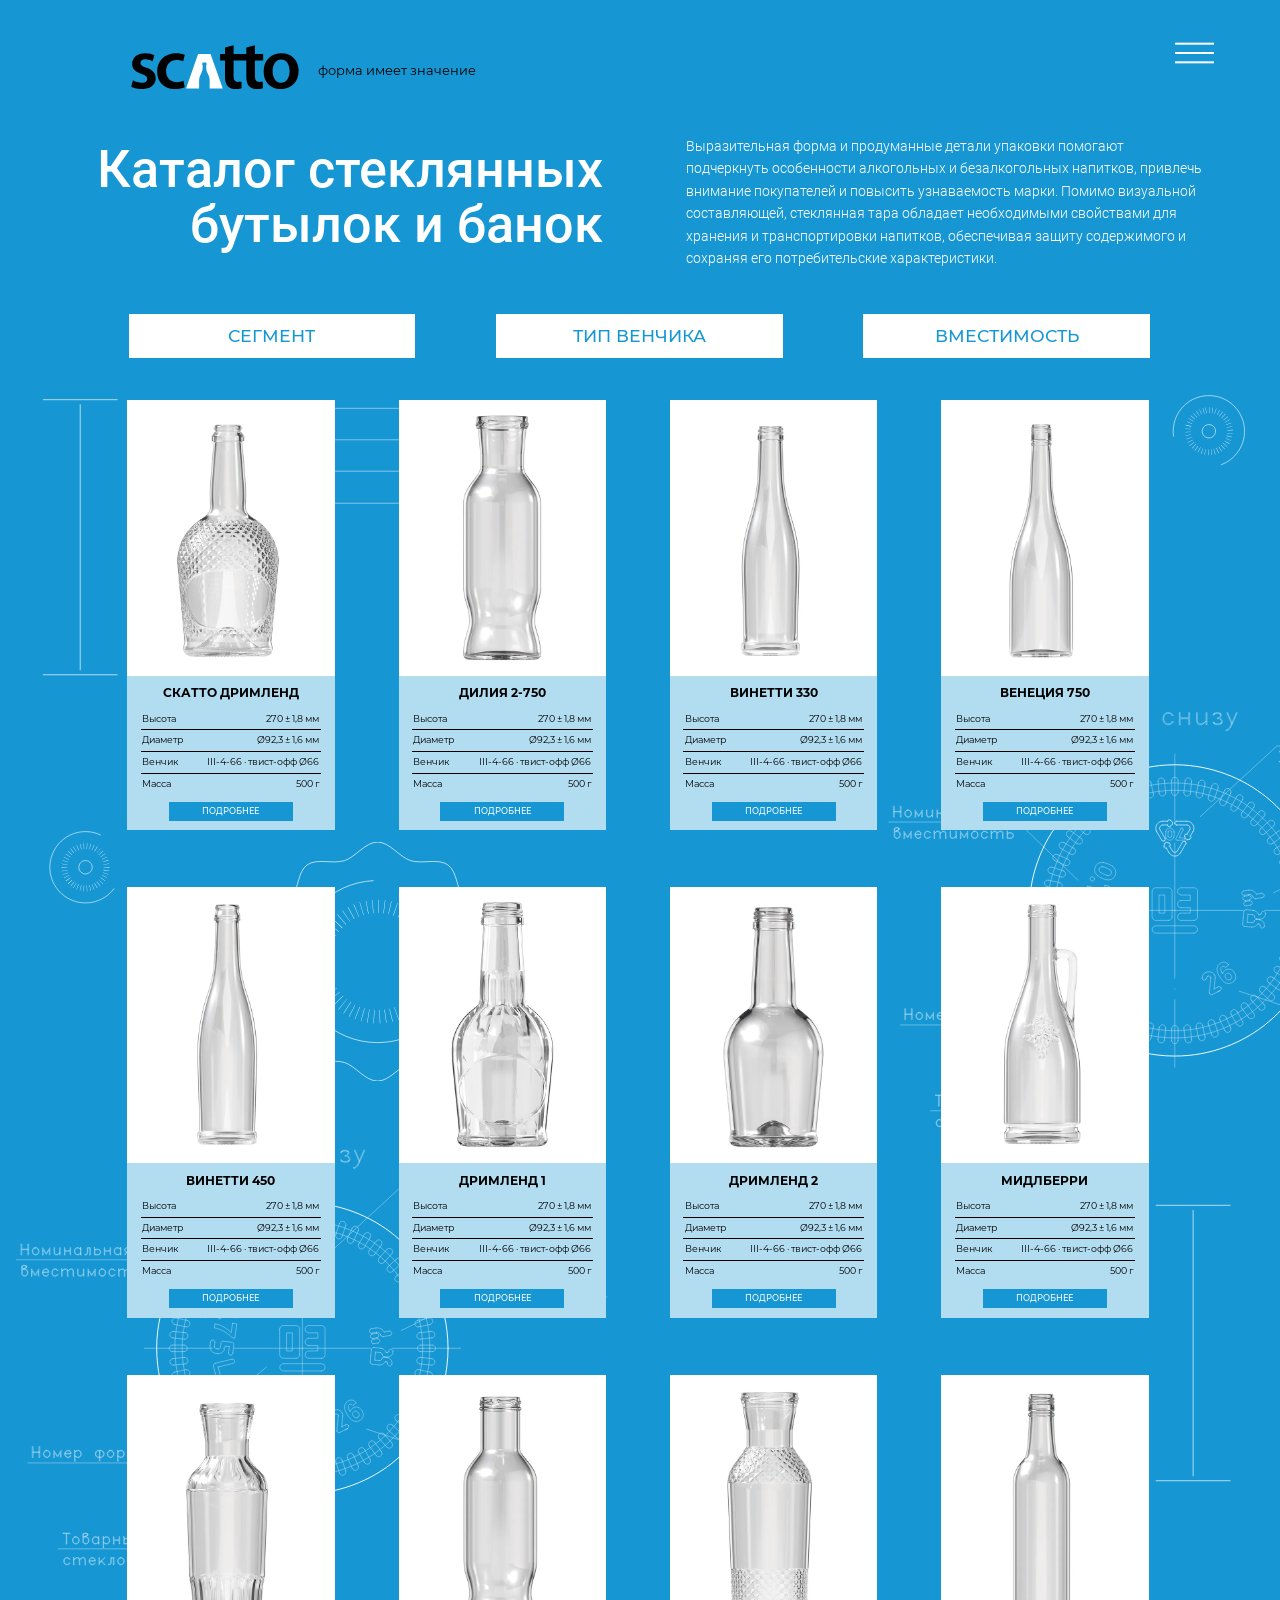
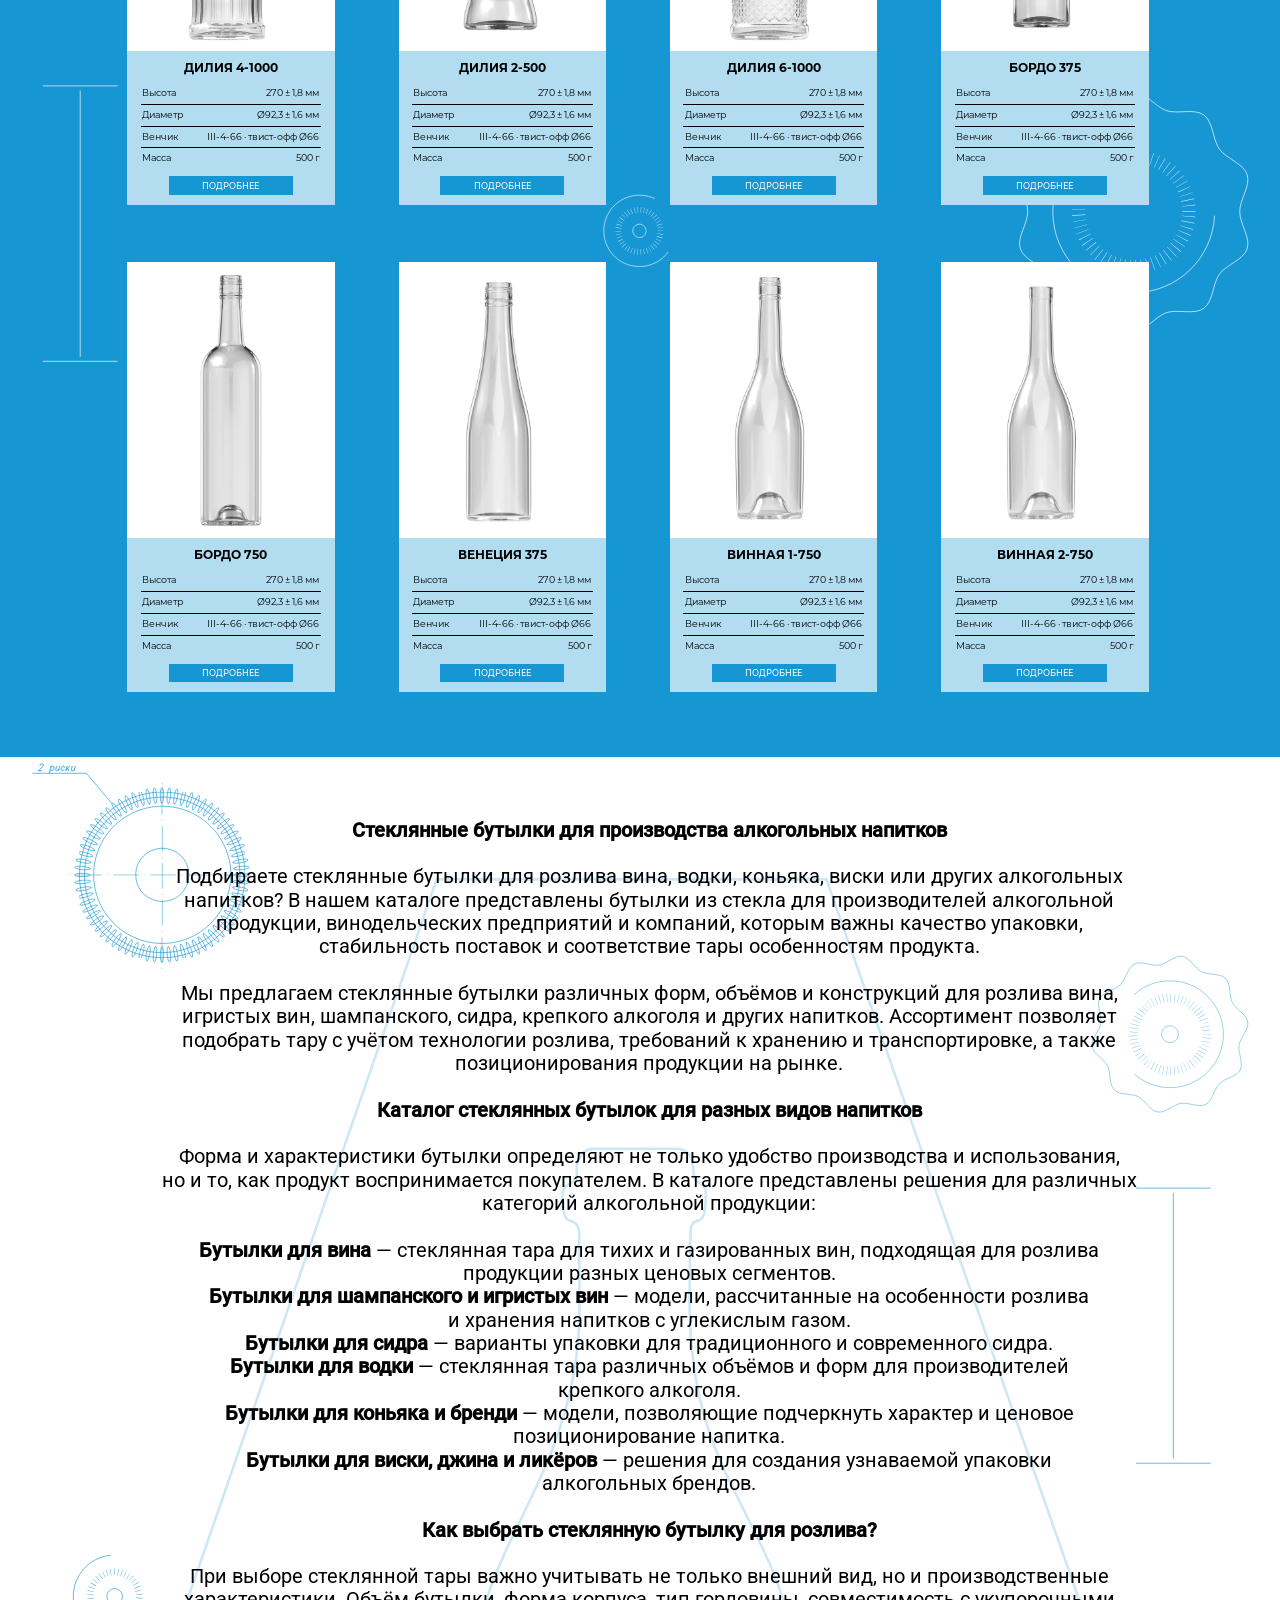
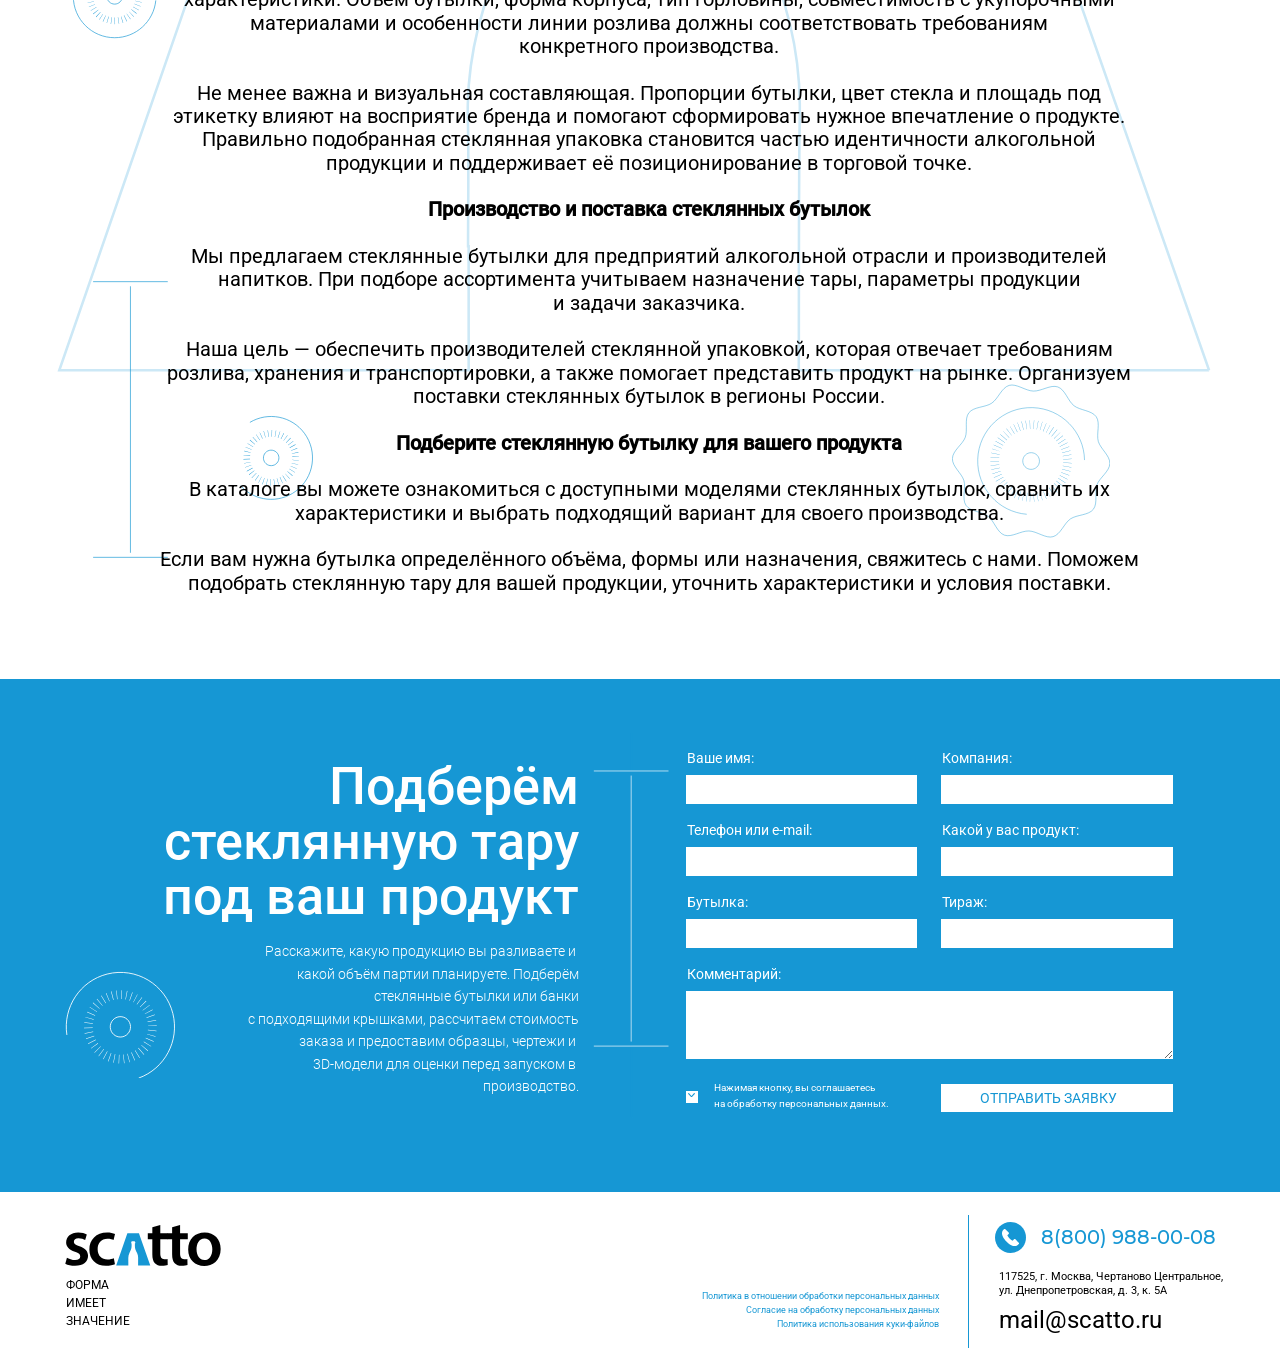
==== catalog.html @ 903e7312 "Кнопки у бутылок ведут в каталог, шапка фиксирована на десктопе, правки для Safari (бургер, вращающи" ====
<!doctype html>
<html lang="ru">
<head>
<meta charset="utf-8">
<meta name="viewport" content="width=device-width, initial-scale=1, viewport-fit=cover">
<title>Каталог стеклянных бутылок и банок | SCATTO</title>
<meta name="description" content="Каталог стеклянных бутылок и банок SCATTO для вина, игристых напитков, крепкого алкоголя и соков. Размеры, масса, венчик, образцы и чертежи по запросу.">
<meta name="theme-color" content="#1697d4">
<meta property="og:type" content="website">
<meta property="og:locale" content="ru_RU">
<meta property="og:site_name" content="SCATTO">
<meta property="og:title" content="Каталог стеклянных бутылок и банок SCATTO">
<meta property="og:description" content="Выберите стеклянную бутылку для вашего напитка: форма, объём, венчик, масса.">
<meta property="og:image" content="assets/img/b-venecia-750-big.webp">
<link rel="icon" href="assets/img/favicon.svg" type="image/svg+xml">
<script>document.documentElement.classList.add("js");try{history.scrollRestoration="manual"}catch(e){}</script>
<link rel="stylesheet" href="styles.css?v=3">
<link rel="stylesheet" href="catalog.css">
<script type="application/ld+json">{"@context": "https://schema.org", "@type": "CollectionPage", "name": "Каталог стеклянных бутылок и банок SCATTO", "mainEntity": {"@type": "ItemList", "itemListElement": [{"@type": "ListItem", "position": 1, "name": "Скатто Дримленд"}, {"@type": "ListItem", "position": 2, "name": "Дилия 2-750"}, {"@type": "ListItem", "position": 3, "name": "Винетти 330"}, {"@type": "ListItem", "position": 4, "name": "Венеция 750"}, {"@type": "ListItem", "position": 5, "name": "Винетти 450"}, {"@type": "ListItem", "position": 6, "name": "Дримленд 1"}, {"@type": "ListItem", "position": 7, "name": "Дримленд 2"}, {"@type": "ListItem", "position": 8, "name": "Мидлберри"}, {"@type": "ListItem", "position": 9, "name": "Дилия 4-1000"}, {"@type": "ListItem", "position": 10, "name": "Дилия 2-500"}, {"@type": "ListItem", "position": 11, "name": "Дилия 6-1000"}, {"@type": "ListItem", "position": 12, "name": "Бордо 375"}, {"@type": "ListItem", "position": 13, "name": "Бордо 750"}, {"@type": "ListItem", "position": 14, "name": "Венеция 375"}, {"@type": "ListItem", "position": 15, "name": "Винная 1-750"}, {"@type": "ListItem", "position": 16, "name": "Винная 2-750"}]}}</script>
</head>
<body class="is-catalog">
<div class="page">
<img class="decor" src="assets/img/cat-decor-1.svg" width="1920" height="1581" alt="" aria-hidden="true" style="top:17.57rem;height:158.12rem">
<img class="decor" src="assets/img/cat-decor-2.svg" width="1920" height="1199" alt="" aria-hidden="true" style="top:174.64rem;height:119.89rem">
<img class="decor" src="assets/img/cat-decor-3.svg" width="1920" height="1818" alt="" aria-hidden="true" style="top:354.13rem;height:181.83rem">
<img class="decor" src="assets/img/cat-decor-4.svg" width="1920" height="421" alt="" aria-hidden="true" style="top:521.9rem;height:42.07rem">
<img class="decor" src="assets/img/cat-decor-5.svg" width="1920" height="585" alt="" aria-hidden="true" style="top:589.54rem;height:58.5rem">
<img class="gauge cgauge" src="assets/img/cat-gauge-1.svg" width="352" height="359" alt="" aria-hidden="true" style="left:39rem;top:126.3rem;width:35.2rem;-webkit-transform-origin:50.03% 50.03%;transform-origin:50.03% 50.03%">
<img class="gauge cgauge" src="assets/img/cat-gauge-2.svg" width="352" height="359" alt="" aria-hidden="true" style="left:152.5rem;top:253.8rem;width:35.2rem;-webkit-transform-origin:49.89% 50.06%;transform-origin:49.89% 50.06%">
<img class="gauge cgauge" src="assets/img/cat-gauge-3.svg" width="249" height="249" alt="" aria-hidden="true" style="left:11.8rem;top:358.8rem;width:24.9rem;-webkit-transform-origin:50.00% 50.00%;transform-origin:50.00% 50.00%">
<img class="gauge cgauge" src="assets/img/cat-gauge-4.svg" width="237" height="237" alt="" aria-hidden="true" style="left:163.7rem;top:383.3rem;width:23.7rem;-webkit-transform-origin:50.00% 50.13%;transform-origin:50.00% 50.13%">
<img class="gauge cgauge" src="assets/img/cat-gauge-5.svg" width="237" height="234" alt="" aria-hidden="true" style="left:142.8rem;top:537.5rem;width:23.7rem;-webkit-transform-origin:50.08% 50.00%;transform-origin:50.08% 50.00%">
<img class="gauge cgauge" src="assets/img/cat-gauge-6.svg" width="176" height="166" alt="" aria-hidden="true" style="left:9.4rem;top:625.1rem;width:17.6rem;-webkit-transform-origin:49.03% 53.92%;transform-origin:49.03% 53.92%">

<header class="hdr" id="top">
  <a class="logo" href="index.html" aria-label="SCATTO, на главную"><img src="assets/img/logo-hero.svg" width="251" height="66" alt="SCATTO"></a>
  <p class="hdr__tag">форма имеет значение</p>
  <button class="burger" type="button" aria-controls="menu" aria-expanded="false" aria-label="Открыть меню"><span></span><span></span><span></span></button>
</header>

<nav class="menu" id="menu" aria-label="Главное меню" hidden>
  <ul class="menu__list">
    <li><a href="index.html#about">О нас</a></li>
    <li><a href="#catalog">Каталог</a></li>
    <li><a href="index.html#delivery">Доставка</a></li>
    <li><a href="index.html#faq">Вопросы</a></li>
    <li><a href="#lead">Подобрать бутылку</a></li>
  </ul>
  <a class="menu__phone" href="tel:88009880008">8(800)&nbsp;988-00-08</a>
  <a class="menu__mail" href="mailto:mail@scatto.ru">mail@scatto.ru</a>
</nav>

<main>
<section class="ct" id="catalog" aria-labelledby="ct-title">
  <h1 class="h2 ct__title" id="ct-title" data-anim="left">Каталог стеклянных <br class="d">бутылок и&nbsp;банок</h1>
  <p class="txt ct__txt" data-anim="right" data-d="150">Выразительная форма и&nbsp;продуманные детали упаковки помогают <br class="d">подчеркнуть особенности алкогольных и&nbsp;безалкогольных напитков, привлечь <br class="d">внимание покупателей и&nbsp;повысить узнаваемость марки. Помимо визуальной <br class="d">составляющей, стеклянная тара обладает необходимыми свойствами для <br class="d">хранения и&nbsp;транспортировки напитков, обеспечивая защиту содержимого и&nbsp;<br class="d">сохраняя его потребительские характеристики.</p>

  <div class="flt" role="group" aria-label="Фильтры каталога">
    <div class="sel" data-f="seg"><button class="sel__b" type="button" aria-haspopup="listbox" aria-expanded="false" data-label="СЕГМЕНТ"><span>СЕГМЕНТ</span></button><ul class="sel__l" role="listbox" hidden><li role="option" data-v="">ВСЕ СЕГМЕНТЫ</li><li role="option" data-v="strong">КРЕПКИЙ АЛКОГОЛЬ</li><li role="option" data-v="juice">СОКИ</li><li role="option" data-v="sparkling">ИГРИСТЫЕ НАПИТКИ</li><li role="option" data-v="champagne">ШАМПАНСКОЕ</li><li role="option" data-v="wine">ТИХИЕ ВИНА</li></ul></div>
    <div class="sel" data-f="neck"><button class="sel__b" type="button" aria-haspopup="listbox" aria-expanded="false" data-label="ТИП ВЕНЧИКА"><span>ТИП ВЕНЧИКА</span></button><ul class="sel__l" role="listbox" hidden><li role="option" data-v="">ВСЕ ТИПЫ</li><li role="option" data-v="t66">III-4-66 · ТВИСТ-ОФФ</li></ul></div>
    <div class="sel" data-f="vol"><button class="sel__b" type="button" aria-haspopup="listbox" aria-expanded="false" data-label="ВМЕСТИМОСТЬ"><span>ВМЕСТИМОСТЬ</span></button><ul class="sel__l" role="listbox" hidden><li role="option" data-v="">ЛЮБАЯ</li><li role="option" data-v="330">330 мл</li><li role="option" data-v="375">375 мл</li><li role="option" data-v="450">450 мл</li><li role="option" data-v="500">500 мл</li><li role="option" data-v="750">750 мл</li><li role="option" data-v="1000">1000 мл</li></ul></div>
  </div>

  <ul class="cg" id="cg">
    <li class="card" data-anim="up" data-d="0" data-seg="strong" data-vol="750" data-neck="t66"
        data-name="СКАТТО ДРИМЛЕНД" data-img="assets/img/b-scatto-dreamland-big.webp" data-vol-t="750 мл" data-h="270 ± 1,8 мм" data-d-t="Ø92,3 ± 1,6 мм" data-neck-t="III-4-66 · твист-офф Ø66" data-m="500 г" data-color="бесцветный" data-desc="Стеклянная бутылка Скатто Дримленд предназначена для розлива напитков в серийном производстве. Подробные характеристики и чертёж пришлём по запросу.">
      <img class="card__img" src="assets/img/b-scatto-dreamland.webp" width="620" height="827" alt="Стеклянная бутылка СКАТТО Дримленд с рельефным ромбовидным узором" loading="lazy">
      <div class="card__body">
        <h3 class="card__title">СКАТТО ДРИМЛЕНД</h3>
        <dl class="card__spec"><div><dt>Высота</dt><dd>270&nbsp;±&nbsp;1,8&nbsp;мм</dd></div><div><dt>Диаметр</dt><dd>Ø92,3&nbsp;±&nbsp;1,6&nbsp;мм</dd></div><div><dt>Венчик</dt><dd>III-4-66&nbsp;·&nbsp;твист-офф&nbsp;Ø66</dd></div><div><dt>Масса</dt><dd>500&nbsp;г</dd></div></dl>
        <button class="btn btn--sm card__more" type="button" aria-haspopup="dialog">Подробнее</button>
      </div>
    </li>
    <li class="card" data-anim="up" data-d="110" data-seg="juice" data-vol="750" data-neck="t66"
        data-name="ДИЛИЯ 2-750" data-img="assets/img/b-diliya-2-750-big.webp" data-vol-t="750 мл" data-h="270 ± 1,8 мм" data-d-t="Ø92,3 ± 1,6 мм" data-neck-t="III-4-66 · твист-офф Ø66" data-m="500 г" data-color="бесцветный" data-desc="Стеклянная бутылка Дилия 2-750 предназначена для розлива напитков в серийном производстве. Подробные характеристики и чертёж пришлём по запросу.">
      <img class="card__img" src="assets/img/b-diliya-2-750.webp" width="620" height="827" alt="Стеклянная бутылка Дилия 2 на 750 мл" loading="lazy">
      <div class="card__body">
        <h3 class="card__title">ДИЛИЯ 2-750</h3>
        <dl class="card__spec"><div><dt>Высота</dt><dd>270&nbsp;±&nbsp;1,8&nbsp;мм</dd></div><div><dt>Диаметр</dt><dd>Ø92,3&nbsp;±&nbsp;1,6&nbsp;мм</dd></div><div><dt>Венчик</dt><dd>III-4-66&nbsp;·&nbsp;твист-офф&nbsp;Ø66</dd></div><div><dt>Масса</dt><dd>500&nbsp;г</dd></div></dl>
        <button class="btn btn--sm card__more" type="button" aria-haspopup="dialog">Подробнее</button>
      </div>
    </li>
    <li class="card" data-anim="up" data-d="220" data-seg="wine" data-vol="330" data-neck="t66"
        data-name="ВИНЕТТИ 330" data-img="assets/img/b-vinetti-330-big.webp" data-vol-t="330 мл" data-h="270 ± 1,8 мм" data-d-t="Ø92,3 ± 1,6 мм" data-neck-t="III-4-66 · твист-офф Ø66" data-m="500 г" data-color="бесцветный" data-desc="Стеклянная бутылка Винетти 330 предназначена для розлива напитков в серийном производстве. Подробные характеристики и чертёж пришлём по запросу.">
      <img class="card__img" src="assets/img/b-vinetti-330.webp" width="620" height="827" alt="Стеклянная бутылка Винетти 330 мл" loading="lazy">
      <div class="card__body">
        <h3 class="card__title">ВИНЕТТИ 330</h3>
        <dl class="card__spec"><div><dt>Высота</dt><dd>270&nbsp;±&nbsp;1,8&nbsp;мм</dd></div><div><dt>Диаметр</dt><dd>Ø92,3&nbsp;±&nbsp;1,6&nbsp;мм</dd></div><div><dt>Венчик</dt><dd>III-4-66&nbsp;·&nbsp;твист-офф&nbsp;Ø66</dd></div><div><dt>Масса</dt><dd>500&nbsp;г</dd></div></dl>
        <button class="btn btn--sm card__more" type="button" aria-haspopup="dialog">Подробнее</button>
      </div>
    </li>
    <li class="card" data-anim="up" data-d="330" data-seg="sparkling" data-vol="750" data-neck="t66"
        data-name="ВЕНЕЦИЯ 750" data-img="assets/img/b-venecia-750-big.webp" data-vol-t="750 мл" data-h="313 ± 1,8 мм" data-d-t="Ø84 ± 1,5 мм" data-neck-t="III-4-66 · твист-офф Ø66" data-m="483 г" data-color="бесцветный" data-desc="Стеклянная бутылка ВЕНЕЦИЯ объёмом 750 мл предназначена для розлива тихих и игристых вин, газированных винных напитков, сидра и другой продукции. Универсальный формат позволяет использовать бутылку для розлива алкогольных напитков различных категорий. VINETTI подходит винодельням и производителям сидра, которым требуется стеклянная тара объёмом 750 мл для серийного выпуска продукции.">
      <img class="card__img" src="assets/img/b-venecia-750.webp" width="620" height="827" alt="Стеклянная бутылка Венеция 750 мл" loading="lazy">
      <div class="card__body">
        <h3 class="card__title">ВЕНЕЦИЯ 750</h3>
        <dl class="card__spec"><div><dt>Высота</dt><dd>270&nbsp;±&nbsp;1,8&nbsp;мм</dd></div><div><dt>Диаметр</dt><dd>Ø92,3&nbsp;±&nbsp;1,6&nbsp;мм</dd></div><div><dt>Венчик</dt><dd>III-4-66&nbsp;·&nbsp;твист-офф&nbsp;Ø66</dd></div><div><dt>Масса</dt><dd>500&nbsp;г</dd></div></dl>
        <button class="btn btn--sm card__more" type="button" aria-haspopup="dialog">Подробнее</button>
      </div>
    </li>
    <li class="card" data-anim="up" data-d="0" data-seg="wine" data-vol="450" data-neck="t66"
        data-name="ВИНЕТТИ 450" data-img="assets/img/b-vinetti-450-big.webp" data-vol-t="450 мл" data-h="270 ± 1,8 мм" data-d-t="Ø92,3 ± 1,6 мм" data-neck-t="III-4-66 · твист-офф Ø66" data-m="500 г" data-color="бесцветный" data-desc="Стеклянная бутылка Винетти 450 предназначена для розлива напитков в серийном производстве. Подробные характеристики и чертёж пришлём по запросу.">
      <img class="card__img" src="assets/img/b-vinetti-450.webp" width="620" height="827" alt="Стеклянная бутылка Винетти 450 мл" loading="lazy">
      <div class="card__body">
        <h3 class="card__title">ВИНЕТТИ 450</h3>
        <dl class="card__spec"><div><dt>Высота</dt><dd>270&nbsp;±&nbsp;1,8&nbsp;мм</dd></div><div><dt>Диаметр</dt><dd>Ø92,3&nbsp;±&nbsp;1,6&nbsp;мм</dd></div><div><dt>Венчик</dt><dd>III-4-66&nbsp;·&nbsp;твист-офф&nbsp;Ø66</dd></div><div><dt>Масса</dt><dd>500&nbsp;г</dd></div></dl>
        <button class="btn btn--sm card__more" type="button" aria-haspopup="dialog">Подробнее</button>
      </div>
    </li>
    <li class="card" data-anim="up" data-d="110" data-seg="strong" data-vol="500" data-neck="t66"
        data-name="ДРИМЛЕНД 1" data-img="assets/img/b-dreamland-1-big.webp" data-vol-t="500 мл" data-h="270 ± 1,8 мм" data-d-t="Ø92,3 ± 1,6 мм" data-neck-t="III-4-66 · твист-офф Ø66" data-m="500 г" data-color="бесцветный" data-desc="Стеклянная бутылка Дримленд 1 предназначена для розлива напитков в серийном производстве. Подробные характеристики и чертёж пришлём по запросу.">
      <img class="card__img" src="assets/img/b-dreamland-1.webp" width="620" height="827" alt="Стеклянная бутылка Дримленд 1" loading="lazy">
      <div class="card__body">
        <h3 class="card__title">ДРИМЛЕНД 1</h3>
        <dl class="card__spec"><div><dt>Высота</dt><dd>270&nbsp;±&nbsp;1,8&nbsp;мм</dd></div><div><dt>Диаметр</dt><dd>Ø92,3&nbsp;±&nbsp;1,6&nbsp;мм</dd></div><div><dt>Венчик</dt><dd>III-4-66&nbsp;·&nbsp;твист-офф&nbsp;Ø66</dd></div><div><dt>Масса</dt><dd>500&nbsp;г</dd></div></dl>
        <button class="btn btn--sm card__more" type="button" aria-haspopup="dialog">Подробнее</button>
      </div>
    </li>
    <li class="card" data-anim="up" data-d="220" data-seg="strong" data-vol="500" data-neck="t66"
        data-name="ДРИМЛЕНД 2" data-img="assets/img/b-dreamland-2-big.webp" data-vol-t="500 мл" data-h="270 ± 1,8 мм" data-d-t="Ø92,3 ± 1,6 мм" data-neck-t="III-4-66 · твист-офф Ø66" data-m="500 г" data-color="бесцветный" data-desc="Стеклянная бутылка Дримленд 2 предназначена для розлива напитков в серийном производстве. Подробные характеристики и чертёж пришлём по запросу.">
      <img class="card__img" src="assets/img/b-dreamland-2.webp" width="620" height="827" alt="Стеклянная бутылка Дримленд 2" loading="lazy">
      <div class="card__body">
        <h3 class="card__title">ДРИМЛЕНД 2</h3>
        <dl class="card__spec"><div><dt>Высота</dt><dd>270&nbsp;±&nbsp;1,8&nbsp;мм</dd></div><div><dt>Диаметр</dt><dd>Ø92,3&nbsp;±&nbsp;1,6&nbsp;мм</dd></div><div><dt>Венчик</dt><dd>III-4-66&nbsp;·&nbsp;твист-офф&nbsp;Ø66</dd></div><div><dt>Масса</dt><dd>500&nbsp;г</dd></div></dl>
        <button class="btn btn--sm card__more" type="button" aria-haspopup="dialog">Подробнее</button>
      </div>
    </li>
    <li class="card" data-anim="up" data-d="330" data-seg="juice" data-vol="500" data-neck="t66"
        data-name="МИДЛБЕРРИ" data-img="assets/img/b-midlberry-big.webp" data-vol-t="500 мл" data-h="270 ± 1,8 мм" data-d-t="Ø92,3 ± 1,6 мм" data-neck-t="III-4-66 · твист-офф Ø66" data-m="500 г" data-color="бесцветный" data-desc="Стеклянная бутылка Мидлберри предназначена для розлива напитков в серийном производстве. Подробные характеристики и чертёж пришлём по запросу.">
      <img class="card__img" src="assets/img/b-midlberry.webp" width="620" height="827" alt="Стеклянная бутылка Мидлберри с ручкой" loading="lazy">
      <div class="card__body">
        <h3 class="card__title">МИДЛБЕРРИ</h3>
        <dl class="card__spec"><div><dt>Высота</dt><dd>270&nbsp;±&nbsp;1,8&nbsp;мм</dd></div><div><dt>Диаметр</dt><dd>Ø92,3&nbsp;±&nbsp;1,6&nbsp;мм</dd></div><div><dt>Венчик</dt><dd>III-4-66&nbsp;·&nbsp;твист-офф&nbsp;Ø66</dd></div><div><dt>Масса</dt><dd>500&nbsp;г</dd></div></dl>
        <button class="btn btn--sm card__more" type="button" aria-haspopup="dialog">Подробнее</button>
      </div>
    </li>
    <li class="card" data-anim="up" data-d="0" data-seg="juice" data-vol="1000" data-neck="t66"
        data-name="ДИЛИЯ 4-1000" data-img="assets/img/b-diliya-4-1000-big.webp" data-vol-t="1000 мл" data-h="270 ± 1,8 мм" data-d-t="Ø92,3 ± 1,6 мм" data-neck-t="III-4-66 · твист-офф Ø66" data-m="500 г" data-color="бесцветный" data-desc="Стеклянная бутылка Дилия 4-1000 предназначена для розлива напитков в серийном производстве. Подробные характеристики и чертёж пришлём по запросу.">
      <img class="card__img" src="assets/img/b-diliya-4-1000.webp" width="620" height="827" alt="Стеклянная бутылка Дилия 4 на 1000 мл с рёбрами" loading="lazy">
      <div class="card__body">
        <h3 class="card__title">ДИЛИЯ 4-1000</h3>
        <dl class="card__spec"><div><dt>Высота</dt><dd>270&nbsp;±&nbsp;1,8&nbsp;мм</dd></div><div><dt>Диаметр</dt><dd>Ø92,3&nbsp;±&nbsp;1,6&nbsp;мм</dd></div><div><dt>Венчик</dt><dd>III-4-66&nbsp;·&nbsp;твист-офф&nbsp;Ø66</dd></div><div><dt>Масса</dt><dd>500&nbsp;г</dd></div></dl>
        <button class="btn btn--sm card__more" type="button" aria-haspopup="dialog">Подробнее</button>
      </div>
    </li>
    <li class="card" data-anim="up" data-d="110" data-seg="juice" data-vol="500" data-neck="t66"
        data-name="ДИЛИЯ 2-500" data-img="assets/img/b-diliya-2-500-big.webp" data-vol-t="500 мл" data-h="270 ± 1,8 мм" data-d-t="Ø92,3 ± 1,6 мм" data-neck-t="III-4-66 · твист-офф Ø66" data-m="500 г" data-color="бесцветный" data-desc="Стеклянная бутылка Дилия 2-500 предназначена для розлива напитков в серийном производстве. Подробные характеристики и чертёж пришлём по запросу.">
      <img class="card__img" src="assets/img/b-diliya-2-500.webp" width="620" height="827" alt="Стеклянная бутылка Дилия 2 на 500 мл" loading="lazy">
      <div class="card__body">
        <h3 class="card__title">ДИЛИЯ 2-500</h3>
        <dl class="card__spec"><div><dt>Высота</dt><dd>270&nbsp;±&nbsp;1,8&nbsp;мм</dd></div><div><dt>Диаметр</dt><dd>Ø92,3&nbsp;±&nbsp;1,6&nbsp;мм</dd></div><div><dt>Венчик</dt><dd>III-4-66&nbsp;·&nbsp;твист-офф&nbsp;Ø66</dd></div><div><dt>Масса</dt><dd>500&nbsp;г</dd></div></dl>
        <button class="btn btn--sm card__more" type="button" aria-haspopup="dialog">Подробнее</button>
      </div>
    </li>
    <li class="card" data-anim="up" data-d="220" data-seg="juice" data-vol="1000" data-neck="t66"
        data-name="ДИЛИЯ 6-1000" data-img="assets/img/b-diliya-6-1000-big.webp" data-vol-t="1000 мл" data-h="270 ± 1,8 мм" data-d-t="Ø92,3 ± 1,6 мм" data-neck-t="III-4-66 · твист-офф Ø66" data-m="500 г" data-color="бесцветный" data-desc="Стеклянная бутылка Дилия 6-1000 предназначена для розлива напитков в серийном производстве. Подробные характеристики и чертёж пришлём по запросу.">
      <img class="card__img" src="assets/img/b-diliya-6-1000.webp" width="620" height="827" alt="Стеклянная бутылка Дилия 6 на 1000 мл с ромбовидным узором" loading="lazy">
      <div class="card__body">
        <h3 class="card__title">ДИЛИЯ 6-1000</h3>
        <dl class="card__spec"><div><dt>Высота</dt><dd>270&nbsp;±&nbsp;1,8&nbsp;мм</dd></div><div><dt>Диаметр</dt><dd>Ø92,3&nbsp;±&nbsp;1,6&nbsp;мм</dd></div><div><dt>Венчик</dt><dd>III-4-66&nbsp;·&nbsp;твист-офф&nbsp;Ø66</dd></div><div><dt>Масса</dt><dd>500&nbsp;г</dd></div></dl>
        <button class="btn btn--sm card__more" type="button" aria-haspopup="dialog">Подробнее</button>
      </div>
    </li>
    <li class="card" data-anim="up" data-d="330" data-seg="wine" data-vol="375" data-neck="t66"
        data-name="БОРДО 375" data-img="assets/img/b-bordo-375-big.webp" data-vol-t="375 мл" data-h="270 ± 1,8 мм" data-d-t="Ø92,3 ± 1,6 мм" data-neck-t="III-4-66 · твист-офф Ø66" data-m="500 г" data-color="бесцветный" data-desc="Стеклянная бутылка Бордо 375 предназначена для розлива напитков в серийном производстве. Подробные характеристики и чертёж пришлём по запросу.">
      <img class="card__img" src="assets/img/b-bordo-375.webp" width="620" height="827" alt="Стеклянная бутылка Бордо 375 мл" loading="lazy">
      <div class="card__body">
        <h3 class="card__title">БОРДО 375</h3>
        <dl class="card__spec"><div><dt>Высота</dt><dd>270&nbsp;±&nbsp;1,8&nbsp;мм</dd></div><div><dt>Диаметр</dt><dd>Ø92,3&nbsp;±&nbsp;1,6&nbsp;мм</dd></div><div><dt>Венчик</dt><dd>III-4-66&nbsp;·&nbsp;твист-офф&nbsp;Ø66</dd></div><div><dt>Масса</dt><dd>500&nbsp;г</dd></div></dl>
        <button class="btn btn--sm card__more" type="button" aria-haspopup="dialog">Подробнее</button>
      </div>
    </li>
    <li class="card" data-anim="up" data-d="0" data-seg="wine" data-vol="750" data-neck="t66"
        data-name="БОРДО 750" data-img="assets/img/b-bordo-750-big.webp" data-vol-t="750 мл" data-h="270 ± 1,8 мм" data-d-t="Ø92,3 ± 1,6 мм" data-neck-t="III-4-66 · твист-офф Ø66" data-m="500 г" data-color="бесцветный" data-desc="Стеклянная бутылка Бордо 750 предназначена для розлива напитков в серийном производстве. Подробные характеристики и чертёж пришлём по запросу.">
      <img class="card__img" src="assets/img/b-bordo-750.webp" width="620" height="827" alt="Стеклянная бутылка Бордо 750 мл" loading="lazy">
      <div class="card__body">
        <h3 class="card__title">БОРДО 750</h3>
        <dl class="card__spec"><div><dt>Высота</dt><dd>270&nbsp;±&nbsp;1,8&nbsp;мм</dd></div><div><dt>Диаметр</dt><dd>Ø92,3&nbsp;±&nbsp;1,6&nbsp;мм</dd></div><div><dt>Венчик</dt><dd>III-4-66&nbsp;·&nbsp;твист-офф&nbsp;Ø66</dd></div><div><dt>Масса</dt><dd>500&nbsp;г</dd></div></dl>
        <button class="btn btn--sm card__more" type="button" aria-haspopup="dialog">Подробнее</button>
      </div>
    </li>
    <li class="card" data-anim="up" data-d="110" data-seg="champagne" data-vol="375" data-neck="t66"
        data-name="ВЕНЕЦИЯ 375" data-img="assets/img/b-venecia-375-big.webp" data-vol-t="375 мл" data-h="270 ± 1,8 мм" data-d-t="Ø92,3 ± 1,6 мм" data-neck-t="III-4-66 · твист-офф Ø66" data-m="500 г" data-color="бесцветный" data-desc="Стеклянная бутылка Венеция 375 предназначена для розлива напитков в серийном производстве. Подробные характеристики и чертёж пришлём по запросу.">
      <img class="card__img" src="assets/img/b-venecia-375.webp" width="620" height="827" alt="Стеклянная бутылка Венеция 375 мл" loading="lazy">
      <div class="card__body">
        <h3 class="card__title">ВЕНЕЦИЯ 375</h3>
        <dl class="card__spec"><div><dt>Высота</dt><dd>270&nbsp;±&nbsp;1,8&nbsp;мм</dd></div><div><dt>Диаметр</dt><dd>Ø92,3&nbsp;±&nbsp;1,6&nbsp;мм</dd></div><div><dt>Венчик</dt><dd>III-4-66&nbsp;·&nbsp;твист-офф&nbsp;Ø66</dd></div><div><dt>Масса</dt><dd>500&nbsp;г</dd></div></dl>
        <button class="btn btn--sm card__more" type="button" aria-haspopup="dialog">Подробнее</button>
      </div>
    </li>
    <li class="card" data-anim="up" data-d="220" data-seg="wine" data-vol="750" data-neck="t66"
        data-name="ВИННАЯ 1-750" data-img="assets/img/b-vinnaya-1-750-big.webp" data-vol-t="750 мл" data-h="270 ± 1,8 мм" data-d-t="Ø92,3 ± 1,6 мм" data-neck-t="III-4-66 · твист-офф Ø66" data-m="500 г" data-color="бесцветный" data-desc="Стеклянная бутылка Винная 1-750 предназначена для розлива напитков в серийном производстве. Подробные характеристики и чертёж пришлём по запросу.">
      <img class="card__img" src="assets/img/b-vinnaya-1-750.webp" width="620" height="827" alt="Стеклянная бутылка Винная 1 на 750 мл" loading="lazy">
      <div class="card__body">
        <h3 class="card__title">ВИННАЯ 1-750</h3>
        <dl class="card__spec"><div><dt>Высота</dt><dd>270&nbsp;±&nbsp;1,8&nbsp;мм</dd></div><div><dt>Диаметр</dt><dd>Ø92,3&nbsp;±&nbsp;1,6&nbsp;мм</dd></div><div><dt>Венчик</dt><dd>III-4-66&nbsp;·&nbsp;твист-офф&nbsp;Ø66</dd></div><div><dt>Масса</dt><dd>500&nbsp;г</dd></div></dl>
        <button class="btn btn--sm card__more" type="button" aria-haspopup="dialog">Подробнее</button>
      </div>
    </li>
    <li class="card" data-anim="up" data-d="330" data-seg="wine" data-vol="750" data-neck="t66"
        data-name="ВИННАЯ 2-750" data-img="assets/img/b-vinnaya-2-750-big.webp" data-vol-t="750 мл" data-h="270 ± 1,8 мм" data-d-t="Ø92,3 ± 1,6 мм" data-neck-t="III-4-66 · твист-офф Ø66" data-m="500 г" data-color="бесцветный" data-desc="Стеклянная бутылка Винная 2-750 предназначена для розлива напитков в серийном производстве. Подробные характеристики и чертёж пришлём по запросу.">
      <img class="card__img" src="assets/img/b-vinnaya-2-750.webp" width="620" height="827" alt="Стеклянная бутылка Винная 2 на 750 мл" loading="lazy">
      <div class="card__body">
        <h3 class="card__title">ВИННАЯ 2-750</h3>
        <dl class="card__spec"><div><dt>Высота</dt><dd>270&nbsp;±&nbsp;1,8&nbsp;мм</dd></div><div><dt>Диаметр</dt><dd>Ø92,3&nbsp;±&nbsp;1,6&nbsp;мм</dd></div><div><dt>Венчик</dt><dd>III-4-66&nbsp;·&nbsp;твист-офф&nbsp;Ø66</dd></div><div><dt>Масса</dt><dd>500&nbsp;г</dd></div></dl>
        <button class="btn btn--sm card__more" type="button" aria-haspopup="dialog">Подробнее</button>
      </div>
    </li>
  </ul>
  <p class="cg__none" id="cg-none" hidden>По&nbsp;этим условиям бутылок нет. Сбросьте фильтры или&nbsp;<a href="#lead">напишите нам</a>, подберём под задачу.</p>
</section>

<section class="seo" aria-label="О каталоге">
  <div class="seo__in" data-anim="up">
    <h2 class="seo__h">Стеклянные бутылки для производства алкогольных напитков</h2>
    <p>Подбираете стеклянные бутылки для розлива вина, водки, коньяка, виски или других алкогольных напитков? В&nbsp;нашем каталоге представлены бутылки из&nbsp;стекла для производителей алкогольной продукции, винодельческих предприятий и&nbsp;компаний, которым важны качество упаковки, стабильность поставок и&nbsp;соответствие тары особенностям продукта.</p>
    <p>Мы предлагаем стеклянные бутылки различных форм, объёмов и&nbsp;конструкций для розлива вина, игристых вин, шампанского, сидра, крепкого алкоголя и&nbsp;других напитков. Ассортимент позволяет подобрать тару с&nbsp;учётом технологии розлива, требований к&nbsp;хранению и&nbsp;транспортировке, а&nbsp;также позиционирования продукции на&nbsp;рынке.</p>
    <h2 class="seo__h">Каталог стеклянных бутылок для разных видов напитков</h2>
    <p>Форма и&nbsp;характеристики бутылки определяют не&nbsp;только удобство производства и&nbsp;использования, но&nbsp;и&nbsp;то, как продукт воспринимается покупателем. В&nbsp;каталоге представлены решения для различных категорий алкогольной продукции:</p>
    <div class="seo__list">
      <p><strong>Бутылки для вина</strong> — стеклянная тара для тихих и&nbsp;газированных вин, подходящая для розлива продукции разных ценовых сегментов.</p>
      <p><strong>Бутылки для шампанского и&nbsp;игристых вин</strong> — модели, рассчитанные на&nbsp;особенности розлива и&nbsp;хранения напитков с&nbsp;углекислым газом.</p>
      <p><strong>Бутылки для сидра</strong> — варианты упаковки для традиционного и&nbsp;современного сидра.</p>
      <p><strong>Бутылки для водки</strong> — стеклянная тара различных объёмов и&nbsp;форм для производителей крепкого алкоголя.</p>
      <p><strong>Бутылки для коньяка и&nbsp;бренди</strong> — модели, позволяющие подчеркнуть характер и&nbsp;ценовое позиционирование напитка.</p>
      <p><strong>Бутылки для виски, джина и&nbsp;ликёров</strong> — решения для создания узнаваемой упаковки алкогольных брендов.</p>
    </div>
    <h2 class="seo__h">Как выбрать стеклянную бутылку для розлива?</h2>
    <p>При выборе стеклянной тары важно учитывать не&nbsp;только внешний вид, но&nbsp;и&nbsp;производственные характеристики. Объём бутылки, форма корпуса, тип горловины, совместимость с&nbsp;укупорочными материалами и&nbsp;особенности линии розлива должны соответствовать требованиям конкретного производства.</p>
    <p>Не&nbsp;менее важна и&nbsp;визуальная составляющая. Пропорции бутылки, цвет стекла и&nbsp;площадь под этикетку влияют на&nbsp;восприятие бренда и&nbsp;помогают сформировать нужное впечатление о&nbsp;продукте. Правильно подобранная стеклянная упаковка становится частью идентичности алкогольной продукции и&nbsp;поддерживает её позиционирование в&nbsp;торговой точке.</p>
    <h2 class="seo__h">Производство и&nbsp;поставка стеклянных бутылок</h2>
    <p>Мы предлагаем стеклянные бутылки для предприятий алкогольной отрасли и&nbsp;производителей напитков. При подборе ассортимента учитываем назначение тары, параметры продукции и&nbsp;задачи заказчика.</p>
    <p>Наша цель — обеспечить производителей стеклянной упаковкой, которая отвечает требованиям розлива, хранения и&nbsp;транспортировки, а&nbsp;также помогает представить продукт на&nbsp;рынке. Организуем поставки стеклянных бутылок в&nbsp;регионы России.</p>
    <h2 class="seo__h">Подберите стеклянную бутылку для вашего продукта</h2>
    <p>В&nbsp;каталоге вы можете ознакомиться с&nbsp;доступными моделями стеклянных бутылок, сравнить их характеристики и&nbsp;выбрать подходящий вариант для своего производства.</p>
    <p>Если вам нужна бутылка определённого объёма, формы или назначения, свяжитесь с&nbsp;нами. Поможем подобрать стеклянную тару для вашей продукции, уточнить характеристики и&nbsp;условия поставки.</p>
  </div>
</section>

<section class="lead lead--cat" id="lead" aria-labelledby="lead-title">
  <div class="lead__l">
    <h2 class="h2 lead__title" id="lead-title" data-anim="left">Подберём <br class="d">стеклянную тару <br class="d">под ваш продукт</h2>
    <p class="txt lead__txt" data-anim="left" data-d="150">Расскажите, какую продукцию вы&nbsp;разливаете и&nbsp;<br class="d">какой объём партии планируете. Подберём <br class="d">стеклянные бутылки или банки <br class="d">с&nbsp;подходящими крышками, рассчитаем стоимость <br class="d">заказа и&nbsp;предоставим образцы, чертежи и&nbsp;<br class="d">3D-модели для оценки перед запуском в&nbsp;<br class="d">производство.</p>
  </div>
  <form class="form" action="#" method="post" novalidate data-anim="right" data-d="200">
    <label class="fld"><span class="fld__l">Ваше имя:</span><input class="fld__i" type="text" name="name" autocomplete="name" required></label>
    <label class="fld"><span class="fld__l">Компания:</span><input class="fld__i" type="text" name="company" autocomplete="organization"></label>
    <label class="fld"><span class="fld__l">Телефон или e-mail:</span><input class="fld__i" type="text" name="contact" autocomplete="tel" inputmode="email" required></label>
    <label class="fld"><span class="fld__l">Какой у&nbsp;вас продукт:</span><input class="fld__i" type="text" name="product"></label>
    <label class="fld"><span class="fld__l">Бутылка:</span><input class="fld__i" type="text" name="bottle" id="f-bottle"></label>
    <label class="fld"><span class="fld__l">Тираж:</span><input class="fld__i" type="text" name="volume" inputmode="numeric"></label>
    <label class="fld fld--wide"><span class="fld__l">Комментарий:</span><textarea class="fld__i fld__t" name="comment" rows="3"></textarea></label>
    <label class="agree"><input class="agree__i" type="checkbox" name="agree" checked required><span class="agree__box" aria-hidden="true"></span><span class="agree__t">Нажимая кнопку, вы&nbsp;соглашаетесь <br>на&nbsp;обработку персональных данных.</span></label>
    <button class="btn form__send" type="submit">Отправить заявку</button>
    <p class="form__msg" role="status" aria-live="polite"></p>
  </form>
</section>
</main>

<footer class="ftr" id="contacts">
  <div class="ftr__brand">
    <a class="ftr__logo" href="index.html" aria-label="SCATTO, на главную"><img src="assets/img/logo-foot.svg" width="235" height="62" alt="SCATTO" loading="lazy"></a>
    <p class="ftr__tag">Форма <br>имеет <br>значение</p>
  </div>
  <ul class="ftr__docs">
    <li><a href="#">Политика в&nbsp;отношении обработки персональных данных</a></li>
    <li><a href="#">Согласие на&nbsp;обработку персональных данных</a></li>
    <li><a href="#">Политика использования куки-файлов</a></li>
  </ul>
  <address class="ftr__contacts">
    <a class="phone" href="tel:88009880008"><img class="phone__ico" src="assets/img/phone.svg" width="47" height="47" alt="" loading="lazy"><span class="phone__num">8(800)&nbsp;988-00-08</span></a>
    <p class="ftr__addr">117525, г.&nbsp;Москва, Чертаново Центральное, <br>ул.&nbsp;Днепропетровская, д.&nbsp;3, к.&nbsp;5А</p>
    <a class="ftr__mail" href="mailto:mail@scatto.ru">mail@scatto.ru</a>
  </address>
</footer>
</div>

<div class="mdl" id="mdl" role="dialog" aria-modal="true" aria-labelledby="mdl-title" hidden>
  <div class="mdl__box">
    <div class="mdl__pic"><img id="mdl-img" src="" width="900" height="1200" alt=""></div>
    <div class="mdl__info">
      <button class="mdl__x" type="button" aria-label="Закрыть"><span></span><span></span></button>
      <h2 class="mdl__t" id="mdl-title"></h2>
      <dl class="mdl__spec">
        <div><dt>Объём</dt><dd id="m-vol"></dd></div>
        <div><dt>Высота</dt><dd id="m-h"></dd></div>
        <div><dt>Диаметр</dt><dd id="m-d"></dd></div>
        <div><dt>Венчик</dt><dd id="m-neck"></dd></div>
        <div><dt>Масса</dt><dd id="m-m"></dd></div>
        <div><dt>Цвет</dt><dd id="m-color"></dd></div>
      </dl>
      <p class="mdl__desc" id="m-desc"></p>
    </div>
  </div>
</div>

<script src="catalog.js" defer></script>
</body>
</html>
---- styles.css ----
/* SCATTO, вариант 3 — вёрстка по макету site_3_1 (1920 px), «чертёжный» стиль.
   Десктоп ≥1100: 1rem = 10 px макета, блоки стоят по координатам макета, страница масштабируется от ширины окна.
   Ниже 1100 — обычный поток, декор чертежа скрыт. */

@font-face { font-family: "Roboto"; src: url("assets/fonts/Roboto-Light.woff") format("woff"); font-weight: 300; font-display: swap; }
@font-face { font-family: "Roboto"; src: url("assets/fonts/Roboto-Regular.woff") format("woff"); font-weight: 400; font-display: swap; }
@font-face { font-family: "Roboto"; src: url("assets/fonts/Roboto-Medium.woff") format("woff"); font-weight: 500; font-display: swap; }
@font-face { font-family: "Montserrat"; src: url("assets/fonts/Montserrat-Regular.woff") format("woff"); font-weight: 400; font-display: swap; }
@font-face { font-family: "Montserrat"; src: url("assets/fonts/Montserrat-Medium.woff") format("woff"); font-weight: 500; font-display: swap; }
@font-face { font-family: "Montserrat"; src: url("assets/fonts/Montserrat-Bold.woff") format("woff"); font-weight: 700; font-display: swap; }

:root {
  --blue: #1697d4;
  --blue-d: #0f7fb5;
  --sky: #b2ddf1;
  --ink: #000;
  --white: #fff;
  --ease: cubic-bezier(.22, 1, .36, 1);
  --rob: "Roboto", Arial, sans-serif;
  --mont: "Montserrat", Arial, sans-serif;
}

*, *::before, *::after { box-sizing: border-box; }
html { font-size: 10px; -webkit-text-size-adjust: 100%; }
@media (min-width: 1100px) { html { font-size: min(calc(100vw / 192), 13.34px); } }
body { margin: 0; background: var(--blue); color: var(--white); font-family: var(--rob); font-weight: 400; line-height: 1.5; overflow-x: hidden; }
img, video, svg { display: block; max-width: 100%; }
a { color: inherit; text-decoration: none; }
button, input, textarea { font: inherit; color: inherit; }
h1, h2, h3, p, ul, dl, dd { margin: 0; padding: 0; }
ul { list-style: none; }
address { font-style: normal; }
:focus-visible { outline: 2px solid var(--white); outline-offset: 3px; }
.d { display: inline; }

.page { position: relative; max-width: 256rem; margin: 0 auto; overflow: hidden; }
.decor { position: absolute; left: 0; width: 192rem; max-width: none; z-index: 1; pointer-events: none; }
.decor--1 { top: 102.17rem; height: 90.1rem; }
.decor--3 { top: 191.41rem; height: 139.2rem; }
.decor--4 { top: 319.06rem; height: 96.5rem; }
.decor--5 { top: 417.33rem; height: 164.5rem; }
.decor--6 { top: 595.29rem; height: 42.1rem; }
.gauge { position: absolute; z-index: 1; height: auto; max-width: none; pointer-events: none; -webkit-animation: spin 26s linear infinite; animation: spin 26s linear infinite; }
.gauge:nth-of-type(even) { -webkit-animation-duration: 34s; animation-duration: 34s; -webkit-animation-direction: reverse; animation-direction: reverse; }
.gauge--4, .gauge--6 { -webkit-animation-duration: 60s; animation-duration: 60s; }
@-webkit-keyframes spin { to { -webkit-transform: rotate(360deg); transform: rotate(360deg); } }
@keyframes spin { to { -webkit-transform: rotate(360deg); transform: rotate(360deg); } }
.gauge--1 { left: 65rem; top: 105.8rem; width: 12.8rem; -webkit-transform-origin: 48.52% 51.64%; transform-origin: 48.52% 51.64%; }
.gauge--2 { left: 130.9rem; top: 184.8rem; width: 12.8rem; -webkit-transform-origin: 51.48% 51.71%; transform-origin: 51.48% 51.71%; }
.gauge--3 { left: 175.6rem; top: 230.6rem; width: 11.6rem; -webkit-transform-origin: 49.40% 52.30%; transform-origin: 49.40% 52.30%; }
.gauge--4 { left: 39rem; top: 298.1rem; width: 35.2rem; -webkit-transform-origin: 50.03% 50.03%; transform-origin: 50.03% 50.03%; }
.gauge--5 { left: 12.1rem; top: 398.6rem; width: 11.1rem; -webkit-transform-origin: 39.10% 50.15%; transform-origin: 39.10% 50.15%; }
.gauge--6 { left: 163.7rem; top: 453.3rem; width: 23.7rem; -webkit-transform-origin: 50.00% 50.04%; transform-origin: 50.00% 50.04%; }
.gauge--7 { left: 22.5rem; top: 562.6rem; width: 12.4rem; -webkit-transform-origin: 50.32% 49.84%; transform-origin: 50.32% 49.84%; }
.gauge--8 { left: 9.3rem; top: 625.1rem; width: 17.7rem; -webkit-transform-origin: 49.32% 52.34%; transform-origin: 49.32% 52.34%; }

/* прогресс слайда — заполняется размерная линия чертежа, над ней номер слайда */
.hero__progress { position: absolute; left: 10.7rem; top: 112.45rem; width: 39.9rem; height: .3rem; z-index: 4; pointer-events: none; }
.hero__progress i { display: block; height: 100%; background: var(--white); transform: scaleX(0); transform-origin: 0 50%; will-change: transform; }
.hero__progress i.is-run { animation: grow var(--dur, 6s) linear forwards; }
.hero__progress.is-paused i { animation-play-state: paused; }
@keyframes grow { to { transform: scaleX(1); } }
.svg-defs { position: absolute; width: 0; height: 0; overflow: hidden; }
.hero__count { position: absolute; left: 10.7rem; top: 107.6rem; z-index: 4; font-family: var(--mont); font-size: 1.6rem; letter-spacing: .12em; color: rgba(255, 255, 255, .7); white-space: nowrap; }
.hero__count b { font-weight: 500; color: var(--white); margin-right: .6rem; }

/* чертёж проявляется шторкой сверху вниз, по одному блоку */
.js .decor { -webkit-clip-path: inset(0 0 100% 0); clip-path: inset(0 0 100% 0); -webkit-transition: -webkit-clip-path 2.2s cubic-bezier(.65, 0, .35, 1); transition: clip-path 2.2s cubic-bezier(.65, 0, .35, 1), -webkit-clip-path 2.2s cubic-bezier(.65, 0, .35, 1); }
.js .decor.is-drawn { -webkit-clip-path: inset(0 0 0 0); clip-path: inset(0 0 0 0); }
.js .gauge { opacity: 0; transition: opacity 1.4s var(--ease); }
.js .gauge.is-drawn { opacity: 1; }
.gauge { -webkit-backface-visibility: hidden; backface-visibility: hidden; }

/* фото в диагональных рамках чуть едут при прокрутке */
.why__photo img { will-change: transform; transition: none; }

main > section, .hdr, .ftr { position: relative; }
main > section > *, .ftr > * { position: relative; z-index: 2; }

/* общие */
.h2 { font-family: var(--rob); font-size: 7.83rem; font-weight: 500; line-height: 8.24rem; hyphens: none; }
.txt { font-size: 2.1rem; font-weight: 300; line-height: 3.385rem; }
.btn { display: inline-flex; align-items: center; justify-content: center; font-family: var(--mont); font-weight: 500; text-transform: uppercase; white-space: nowrap; transition: background-color .35s var(--ease), color .35s var(--ease); }
.btn--sm { width: 18.6rem; height: 2.8rem; font-size: 1.24rem; background: var(--blue); color: var(--white); }
.btn--sm:hover { background: var(--blue-d); }
.btn--lg { width: 43rem; height: 4.7rem; font-size: 2.6rem; background: var(--white); color: var(--blue); padding-left: .9rem; }
.btn--lg:hover { background: #e6f4fb; }

/* ---------- шапка ---------- */
.hdr { position: absolute; left: 0; top: 0; width: 100%; height: 14rem; z-index: 30; pointer-events: none; }
.hdr > * { pointer-events: auto; }
.logo { position: absolute; left: 19.7rem; top: 6.7rem; width: 25.1rem; }
.logo img { width: 100%; height: auto; }
.hdr__tag { position: absolute; left: 47.7rem; top: 9.33rem; font-family: var(--mont); font-size: 1.94rem; line-height: 2.4rem; color: var(--ink); white-space: nowrap; }
.burger { position: absolute; left: 175.2rem; top: 4.6rem; display: block; width: 7.9rem; height: 5.4rem; min-width: 44px; min-height: 44px; margin: 0; padding: 0; border: 0; border-radius: 0; background: transparent; -webkit-appearance: none; appearance: none; cursor: pointer; -webkit-tap-highlight-color: transparent; }
.burger span { position: absolute; left: 1rem; right: 1rem; top: 50%; display: block; height: 2px; margin-top: -1px; background: var(--white); -webkit-transition: -webkit-transform .5s var(--ease), opacity .3s; transition: transform .5s var(--ease), opacity .3s; }
.burger span:nth-child(1) { -webkit-transform: translateY(-1.4rem); transform: translateY(-1.4rem); }
.burger span:nth-child(3) { -webkit-transform: translateY(1.4rem); transform: translateY(1.4rem); }
.burger[aria-expanded="true"] span:nth-child(1) { -webkit-transform: rotate(45deg); transform: rotate(45deg); }
.burger[aria-expanded="true"] span:nth-child(2) { opacity: 0; }
.burger[aria-expanded="true"] span:nth-child(3) { -webkit-transform: rotate(-45deg); transform: rotate(-45deg); }
@media (min-width: 1100px) {
  .hdr { position: fixed; transition: height .4s var(--ease), background-color .4s; }
  .logo, .burger { transition: top .4s var(--ease), width .4s var(--ease), opacity 1s var(--ease), transform 1.2s var(--ease); }
  .hdr.is-stuck { height: 10rem; background: var(--blue); }
  .hdr.is-stuck .logo { top: 1.9rem; width: 20rem; }
  .hdr.is-stuck .hdr__tag { display: none; }
  .hdr.is-stuck .burger { top: 2.3rem; }
}

.menu { position: fixed; inset: 0; z-index: 25; display: flex; flex-direction: column; justify-content: center; padding: 14rem 19.7rem 8rem; background: var(--blue); -webkit-clip-path: circle(0 at calc(100% - 13rem) 7.4rem); clip-path: circle(0 at calc(100% - 13rem) 7.4rem); transition: clip-path .8s var(--ease); }
.menu[hidden] { display: flex; visibility: hidden; }
.menu.is-open { visibility: visible; -webkit-clip-path: circle(150% at calc(100% - 13rem) 7.4rem); clip-path: circle(150% at calc(100% - 13rem) 7.4rem); }
.menu__list a { display: inline-block; font-size: clamp(32px, 6rem, 72px); font-weight: 500; line-height: 1.25; opacity: 0; transform: translateX(-6rem); transition: opacity .7s var(--ease), transform .9s var(--ease), color .3s; }
.menu.is-open .menu__list a { opacity: 1; transform: none; }
.menu.is-open .menu__list li:nth-child(2) a { transition-delay: .08s; }
.menu.is-open .menu__list li:nth-child(3) a { transition-delay: .16s; }
.menu.is-open .menu__list li:nth-child(4) a { transition-delay: .24s; }
.menu.is-open .menu__list li:nth-child(5) a { transition-delay: .32s; }
.menu__list a:hover { color: var(--ink); }
.menu__phone, .menu__mail { margin-top: 4rem; font-family: var(--mont); font-size: clamp(20px, 2.9rem, 32px); font-weight: 500; }
.menu__mail { margin-top: 1rem; }

/* ---------- первый экран ---------- */
.hero { height: 121.6rem; }
/* видео стоит, сверху синяя плашка с вырезом-буквой (как у nikoland: плашка ездит за мышью) */
.hero { overflow: hidden; }
/* окно-буква: контейнер обрезан по форме А (встроенный clipPath), двигается за мышью,
   видео внутри сдвигается обратно — картинка стоит на месте. Видео ничем не накрыто,
   иначе браузер считает его невидимым и останавливает декодирование. */
.hero > .hero__win { z-index: 0; }
.hero__win { --side: 0rem; --mx: 0; --off: calc(var(--side) + var(--mx) * 10rem); position: absolute; left: 86.16rem; top: 14.72rem; width: 92.67rem; height: 87.94rem;
  -webkit-clip-path: url(#a-clip); clip-path: url(#a-clip); transform: translate3d(var(--off), 0, 0); transition: transform 1.2s var(--ease); will-change: transform; }
.hero.is-left .hero__win { --side: -71.92rem; }
.hero__media { position: absolute; left: -86.16rem; top: -14.72rem; width: 192rem; height: 121.6rem; transform: translate3d(calc(-1 * var(--off)), 0, 0); transition: transform 1.2s var(--ease); will-change: transform; }
.hero__video { position: absolute; max-width: none; object-fit: cover; opacity: 0; transform: scale(1.12); transition: opacity 1.1s var(--ease), transform 2.4s var(--ease); }
.hero__video.is-on { opacity: 1; transform: none; }
.hero__video[data-s="1"] { left: 36.9rem; top: 12.9rem; width: 181.6rem; height: 93.5rem; }
.hero__video[data-s="2"] { left: -40.7rem; top: 12.9rem; width: 181.6rem; height: 93.5rem; }
.hero__video[data-s="3"] { left: 44.4rem; top: 11.6rem; width: 166.6rem; height: 93.7rem; }
.hero__video[data-s="4"] { left: -38.9rem; top: 9.6rem; width: 178rem; height: 100.1rem; }
.hero__video[data-s="5"] { left: 65.4rem; top: 11.7rem; width: 166.7rem; height: 93.6rem; }
.hero__cover { position: absolute; inset: 0; background: var(--blue); transform: scaleY(0); transform-origin: 50% 0; }

.hero__slides { position: absolute; inset: 0; z-index: 4; pointer-events: none; }
.slide { position: absolute; left: 19rem; top: 19.29rem; visibility: hidden; }
.slide--r { left: 107.6rem; }
.slide.is-on, .slide.is-out { visibility: visible; }
.slide__title { font-size: 10.43rem; font-weight: 500; line-height: 10.97rem; white-space: nowrap; }
.ln { display: block; overflow: hidden; padding-bottom: .12em; margin-bottom: -.12em; }
.ln > span { display: inline-block; transform: translateY(110%); transition: transform 1.1s var(--ease); }
.slide.is-on .ln > span { transform: none; }
.slide.is-on .ln:nth-child(2) > span { transition-delay: .08s; }
.slide.is-on .ln:nth-child(3) > span { transition-delay: .16s; }
.slide.is-on .ln:nth-child(4) > span { transition-delay: .24s; }
.slide.is-out .ln > span { transform: translateY(-110%); transition-duration: .6s; }
.slide__text { margin: 5.55rem 0 0 .8rem; font-size: 2.4rem; line-height: 3.2rem; white-space: nowrap; opacity: 0; transform: translateX(-10rem); transition: opacity 1.1s var(--ease) .3s, transform 1.3s var(--ease) .3s; }
.slide--r .slide__text { margin-top: 4.21rem; transform: translateX(10rem); }
.slide.is-on .slide__text { opacity: 1; transform: none; }
.slide.is-out .slide__text { opacity: 0; transition-delay: 0s; transition-duration: .5s; }
.slide:nth-child(4) .slide__text { margin-top: 5.27rem; }

.hero__nav { display: contents; }
.hero__arr { position: absolute; top: 49.1rem; z-index: 5; width: 5.1rem; min-width: 44px; height: 8.3rem; padding: 1rem; border: 0; background: none; color: var(--white); cursor: pointer; transition: transform .45s var(--ease), opacity .3s; }
.hero__arr svg { width: 100%; height: 100%; }
.hero__arr--prev { left: 6.8rem; }
.hero__arr--next { left: 179.8rem; }
.hero__arr--prev:hover { transform: translateX(-.8rem); }
.hero__arr--next:hover { transform: translateX(.8rem); }

/* появление первого экрана при загрузке: буква вырастает от основания, видео приближается */
.js .hero__cover { transform: none; }
.js .hero.is-ready .hero__cover { transform: scaleY(0); transition: transform 1.5s cubic-bezier(.76, 0, .24, 1) .15s; }
.js .hero .hero__video.is-on { transform: scale(1.2); }
.js .hero.is-ready .hero__video.is-on { transform: none; }
.js .hdr .logo, .js .hdr__tag, .js .hero__arr { opacity: 0; transform: translateY(-3rem); transition: opacity 1s var(--ease), transform 1.2s var(--ease); }
.js .hero__arr { transform: none; }
.js body.is-ready .hdr .logo, .js body.is-ready .hdr__tag { opacity: 1; transform: none; }
.js body.is-ready .hdr__tag { transition-delay: .15s; }
.js body.is-ready .hero__arr { opacity: 1; transition-delay: .9s; }

/* ---------- почему нас выбирают ---------- */
.why { height: 70.1rem; }
.why__photo { position: absolute; top: 0; overflow: hidden; height: 70.1rem; }
.why__photo img { position: absolute; max-width: none; transition: transform .2s linear; }
.why__photo--l { left: 0; width: 79.8rem; -webkit-clip-path: polygon(0 0, 100% 0, 69.32% 100%, 0 100%); clip-path: polygon(0 0, 100% 0, 69.32% 100%, 0 100%); }
.why__photo--l img { left: -2.9rem; top: -4.2rem; width: 86.5rem; height: 86.5rem; }
.why__photo--r { left: 149.4rem; width: 42.6rem; -webkit-clip-path: polygon(54.62% 0, 100% 0, 100% 100%, 0 100%); clip-path: polygon(54.62% 0, 100% 0, 100% 100%, 0 100%); }
.why__photo--r img { left: -4rem; top: -7.1rem; width: 63.5rem; height: 85rem; }
.why__in { position: absolute; left: 87.2rem; top: 6.95rem; }
.why__title, .why__lead, .why__txt { white-space: nowrap; }
.why__lead { margin-top: 2.79rem; font-size: 3.56rem; line-height: 3.74rem; }
.why__txt { margin: 2.8rem 0 0 .3rem; }

/* ---------- каталог ---------- */
.cat { height: 127.7rem; }
.cat__title { position: absolute; right: 101.5rem; top: 11.65rem; text-align: right; white-space: nowrap; }
.cat__txt { position: absolute; left: 102.9rem; top: 10.3rem; white-space: nowrap; }
.cards { position: absolute; left: 19.1rem; top: 40rem; display: grid; grid-template-columns: repeat(4, 31.1rem); column-gap: 9.6rem; }
.card { background: var(--sky); color: var(--ink); display: flex; flex-direction: column; }
.card__img { width: 100%; height: auto; aspect-ratio: 311 / 414; object-fit: cover; background: #fff; }
.card__body { padding: 1.41rem 2rem 1.45rem; text-align: center; font-family: var(--mont); }
.card__title { font-size: 1.82rem; font-weight: 700; line-height: 2.4rem; }
.card__spec { margin: 1.07rem 0 1.1rem; font-size: 1.41rem; font-weight: 400; line-height: 1.9rem; text-align: left; }
.card__spec div { display: flex; justify-content: space-between; gap: 1rem; padding: .61rem .3rem .61rem .2rem; }
.card__spec div + div { border-top: max(.04rem, .5px) solid #000; }
.card__spec dt, .card__spec dd { margin: 0; }
.card__spec dd { white-space: nowrap; }
.cat__more { position: absolute; left: 74.5rem; top: 113.2rem; }
.card { transition: transform .6s var(--ease), box-shadow .6s var(--ease); }
.card:hover { transform: translateY(-1rem); box-shadow: 0 2.4rem 4rem -2rem rgba(0, 40, 70, .45); }

/* ---------- логистика ---------- */
.logi { height: 98.2rem; }
.logi__l { position: absolute; right: 108.1rem; top: 14.51rem; text-align: right; }
.logi__title, .logi__txt { white-space: nowrap; }
.logi__txt { margin-top: 4.33rem; }
.logi__globe { position: absolute; left: 111.2rem; top: 11.1rem; width: 50rem; height: 50rem; border-radius: 50%; overflow: hidden; z-index: 2; background: #f2f2f2; }
.logi__video { width: 100%; height: 100%; object-fit: cover; transform: scale(1.012); }
.logi__title2 { position: absolute; left: 106.3rem; top: 64.44rem; white-space: nowrap; }

/* ---------- вопросы ---------- */
.faq { height: 163.6rem; background: var(--white); color: var(--ink); }
.faq__in { position: absolute; left: 38rem; top: 7.82rem; width: 122rem; }
.faq__title { text-align: center; white-space: nowrap; margin-left: -2.88rem; }
.faq__list { margin-top: 2.5rem; }
.qa::before, .faq__list::after { content: ""; display: block; height: 2px; background: radial-gradient(circle at 1px 1px, #000 1px, transparent 1.2px) 0 0 / 1.0956rem 2px repeat-x; }
.qa__h { font: inherit; }
.qa__q { display: flex; align-items: center; justify-content: space-between; gap: 3rem; width: 100%; min-height: 10.07rem; padding: 0 0 .9rem; border: 0; background: none; text-align: left; cursor: pointer; font-size: 3.32rem; font-weight: 400; line-height: 4.1rem; }
.qa__q { padding-bottom: .24rem; }
.qa__ico { position: relative; width: 1.6rem; height: 1.6rem; flex: none; margin-right: 3.2rem; transition: transform .5s var(--ease); }
.qa__ico::before, .qa__ico::after { content: ""; position: absolute; left: 0; right: 0; top: 50%; height: .26rem; margin-top: -.13rem; background: var(--blue); }
.qa__ico::after { transform: rotate(90deg); }
.qa.is-open .qa__ico { transform: rotate(45deg) scale(.9); }
.qa__q:hover .qa__ico { transform: rotate(90deg); }
.qa.is-open .qa__q:hover .qa__ico { transform: rotate(135deg) scale(.9); }
.qa__a { display: grid; grid-template-rows: 0fr; transition: grid-template-rows .55s var(--ease); }
.qa__a > div { overflow: hidden; }
.qa.is-open .qa__a { grid-template-rows: 1fr; }
.qa__a p { padding: 0 3rem 3.445rem 0; margin-top: .26rem; font-size: 2.1rem; line-height: 3.38rem; }
.qa.is-open .qa__q { min-height: 0; padding: 2.68rem 0 2.77rem; }
.qa__a a { border-bottom: 1px solid rgba(0, 0, 0, .25); white-space: nowrap; }

/* ---------- заявка ---------- */
.lead { height: 72rem; }
.lead__l { position: absolute; right: 105.2rem; top: 12.18rem; text-align: right; }
.lead__title, .lead__txt { white-space: nowrap; }
.lead__txt { margin-top: 2.31rem; }
.form { position: absolute; left: 102.9rem; top: 10.65rem; display: grid; grid-template-columns: 34.7rem 34.7rem; column-gap: 3.6rem; row-gap: 2.63rem; }
.fld { display: flex; flex-direction: column; gap: 1rem; }
.fld--wide { grid-column: 1 / -1; }
.fld__l { font-size: 2.1rem; line-height: 2.8rem; padding-left: .1rem; }
.fld__i { width: 100%; height: 4.37rem; padding: 0 1.4rem; border: 0; border-radius: 0; background: var(--white); color: var(--ink); font-size: 1.8rem; outline: none; transition: box-shadow .3s var(--ease); -webkit-appearance: none; appearance: none; }
.fld__i:focus { box-shadow: 0 0 0 .3rem rgba(255, 255, 255, .45); }
.fld__t { height: 10.3rem; padding: 1rem 1.4rem; resize: vertical; }
.fld.is-bad .fld__i { box-shadow: 0 0 0 .3rem #ffd2c4; }
.agree { position: relative; display: flex; align-items: flex-start; gap: 2.4rem; margin-top: 1.08rem; cursor: pointer; }
.agree__i { position: absolute; opacity: 0; width: 1.8rem; height: 1.8rem; margin: 0; }
.agree__box { position: relative; width: 1.8rem; height: 1.8rem; flex: none; margin-top: 1.1rem; background: var(--white); }
.agree__i:checked + .agree__box::after { content: ""; position: absolute; left: .27rem; top: .23rem; width: 1.02rem; height: .66rem; background: no-repeat center / 100% 100% url("data:image/svg+xml,%3Csvg xmlns='http://www.w3.org/2000/svg' viewBox='0 0 10.2 6.6'%3E%3Cpath d='M.6.5l4.5 5.6L9.6.5' fill='none' stroke='%231697d4' stroke-width='1.66'/%3E%3C/svg%3E"); }
.agree__i:focus-visible + .agree__box { outline: 2px solid var(--white); outline-offset: 3px; }
.agree.is-bad .agree__box { box-shadow: 0 0 0 .3rem #ffd2c4; }
.agree__t { margin-top: -.63rem; font-size: 1.54rem; line-height: 2.48rem; }
.form__send { margin-top: 1.05rem; width: 34.7rem; height: 4.3rem; border: 0; background: var(--white); color: var(--blue); font-family: var(--rob); font-size: 2.1rem; font-weight: 400; cursor: pointer; padding-right: 3.48rem; }
.form__send:hover { background: #e6f4fb; }
.form__msg { grid-column: 1 / -1; font-size: 1.6rem; }
.form__msg:empty { display: none; }

/* ---------- подвал ---------- */
.ftr { z-index: 3; display: flex; align-items: flex-start; height: 26rem; padding: 4.9rem 9.8rem 0 9.7rem; background: var(--white); color: var(--ink); }
.ftr__logo { display: block; width: 23.5rem; }
.ftr__logo img { width: 100%; height: auto; }
.ftr__tag { margin-top: 1.55rem; padding-left: .2rem; font-size: 1.81rem; line-height: 2.7rem; text-transform: uppercase; }
.ftr__docs { position: absolute; right: 51.2rem; top: 14.49rem; text-align: right; font-size: 1.4rem; line-height: 2.1rem; }
.ftr__docs a { color: var(--blue); transition: color .3s var(--ease); }
.ftr__docs a:hover { color: var(--ink); }
.ftr__contacts { position: absolute; left: 145.15rem; top: 3.5rem; padding-left: 4.05rem; }
.ftr__contacts::before { content: ""; position: absolute; left: 0; top: 0; width: 1px; height: 19.9rem; background: var(--blue); }
.phone { display: flex; align-items: center; gap: 2.3rem; margin-top: .94rem; color: var(--blue); }
.phone__ico { width: 4.7rem; height: 4.7rem; flex: none; transition: transform .5s var(--ease); }
.phone:hover .phone__ico { transform: rotate(-12deg); }
.phone__num { font-family: var(--mont); font-size: 2.93rem; font-weight: 500; line-height: 1; white-space: nowrap; }
.ftr__addr { margin-top: 2.62rem; padding-left: .7rem; font-size: 1.61rem; line-height: 2rem; white-space: nowrap; }
.ftr__mail { display: inline-block; margin-top: 1.4rem; padding-left: .6rem; font-size: 3.59rem; line-height: 4.4rem; transition: color .3s var(--ease); }
.ftr__mail:hover { color: var(--blue); }
a[href^="tel:"] { white-space: nowrap; }

/* ---------- появление при прокрутке (как у nikoland: въезд на 100 px за 1,3 с, лесенкой) ---------- */
.js [data-anim] { opacity: 0; transition: opacity 1.3s var(--ease), transform 1.3s var(--ease); transition-delay: var(--d, 0ms); }
.js [data-anim="left"] { transform: translateX(-10rem); }
.js [data-anim="right"] { transform: translateX(10rem); }
.js [data-anim="up"] { transform: translateY(10rem); }
.js [data-anim="zoom"] { transform: scale(.8) rotate(-12deg); }
.js [data-anim].is-in { opacity: 1; transform: none; }
.js .card.is-in:hover { transform: translateY(-1rem); transition-delay: 0s; }

/* ================= ПЛАНШЕТ И ТЕЛЕФОН <1100 ================= */
@media (max-width: 1099px) {
  :root { --pad: 32px; }
  .d { display: none; }
  .decor, .gauge { display: none; }
  .page { overflow: visible; overflow-x: clip; }
  .h2 { font-size: 44px; line-height: 1.06; text-wrap: balance; }
  .txt { font-size: 17px; line-height: 1.6; text-wrap: pretty; }

  .hdr { position: sticky; top: 0; height: 72px; background: var(--blue); }
  .logo { left: var(--pad); top: 50%; width: 140px; transform: translateY(-50%); }
  .js body.is-ready .hdr .logo { transform: translateY(-50%); }
  .hdr__tag { left: calc(var(--pad) + 156px); top: 50%; font-size: 13px; line-height: 1.3; margin-top: -4px; }
  .burger { left: auto; right: calc(var(--pad) - 10px); top: 50%; width: 52px; height: 48px; margin-top: -24px; }
  .burger span:nth-child(1) { -webkit-transform: translateY(-9px); transform: translateY(-9px); }
  .burger span:nth-child(3) { -webkit-transform: translateY(9px); transform: translateY(9px); }
  .menu { padding: 96px var(--pad) 48px; -webkit-clip-path: circle(0 at calc(100% - 48px) 36px); clip-path: circle(0 at calc(100% - 48px) 36px); }
  .menu.is-open { -webkit-clip-path: circle(150% at calc(100% - 48px) 36px); clip-path: circle(150% at calc(100% - 48px) 36px); }

  .hero { height: auto; padding: 16px var(--pad) 40px; display: flex; flex-direction: column; }
  .hero__win { position: relative; left: auto; top: auto; width: min(100%, 560px); height: auto; aspect-ratio: 926.7 / 879.4; margin: 0 auto; transform: none; }
  .hero__media { left: 0; top: 0; width: 100%; height: 100%; transform: none; }
  .hero__video { left: 0 !important; top: 0 !important; width: 100% !important; height: 100% !important; }
  .hero__slides { position: relative; inset: auto; display: grid; margin-top: 28px; pointer-events: auto; }
  .slide, .slide--r { position: relative; left: 0; top: 0; grid-area: 1 / 1; }
  .slide__title { font-size: clamp(36px, 7vw, 56px); line-height: 1.05; white-space: normal; }
  .slide__text, .slide--r .slide__text, .slide:nth-child(4) .slide__text { margin: 18px 0 0; font-size: 16px; line-height: 1.55; white-space: normal; max-width: 560px; }
  .hero__nav { display: flex; gap: 8px; margin-top: 20px; }
  .hero__progress { position: relative; left: auto; top: auto; order: 9; width: 100%; height: 2px; margin-top: 18px; background: rgba(255, 255, 255, .3); }
  .hero__count { display: none; }
  .hero__arr { position: relative; top: auto; left: auto !important; width: 48px; height: 48px; padding: 11px 15px; border: 1px solid rgba(255, 255, 255, .45); border-radius: 50%; }

  .why { height: auto; padding: 56px var(--pad) 0; display: grid; grid-template-columns: 1fr 1fr; gap: 0 12px; }
  .why__in { position: relative; left: auto; top: auto; grid-column: 1 / -1; order: -1; }
  .why__title, .why__lead, .why__txt { white-space: normal; }
  .why__lead { margin-top: 18px; font-size: 24px; line-height: 1.25; }
  .why__txt { margin: 16px 0 0; }
  .why__photo { position: relative; left: auto !important; width: auto !important; height: 260px; margin-top: 36px; }
  .why__photo--l img { left: -6%; top: -8%; width: 112%; height: auto; }
  .why__photo--r img { left: -8%; top: -10%; width: 116%; height: auto; }
  .why__photo--l { -webkit-clip-path: polygon(0 0, 100% 0, 82% 100%, 0 100%); clip-path: polygon(0 0, 100% 0, 82% 100%, 0 100%); }
  .why__photo--r { -webkit-clip-path: polygon(18% 0, 100% 0, 100% 100%, 0 100%); clip-path: polygon(18% 0, 100% 0, 100% 100%, 0 100%); }

  .cat { height: auto; padding: 64px 0 72px; }
  .cat__title, .cat__txt { position: relative; right: auto; left: auto; top: auto; text-align: left; white-space: normal; padding: 0 var(--pad); }
  .cat__txt { margin-top: 20px; }
  .cards { position: relative; left: auto; top: auto; grid-template-columns: repeat(2, minmax(0, 1fr)); gap: 24px; margin-top: 40px; padding: 0 var(--pad); }
  .card__body { padding: 14px 20px 20px; }
  .card__title { font-size: 18px; line-height: 24px; }
  .card__spec { margin: 8px 0 18px; font-size: 14px; line-height: 19px; }
  .card__spec div { padding: 7px 2px; }
  .card__spec div + div { border-top-width: 1px; border-top-color: rgba(0, 0, 0, .5); }
  .btn--sm { width: auto; min-width: 186px; height: 44px; padding: 0 20px; font-size: 13px; }
  .btn--lg { position: relative; left: auto; top: auto; display: flex; width: min(430px, calc(100% - 2 * var(--pad))); height: 56px; margin: 40px auto 0; font-size: 20px; padding-left: 0; }

  .logi { height: auto; padding: 56px var(--pad) 64px; display: flex; flex-direction: column; }
  .logi__l { position: relative; right: auto; top: auto; text-align: left; }
  .logi__title, .logi__txt, .logi__title2 { white-space: normal; }
  .logi__txt { margin: 20px 0 0; }
  .logi__globe { position: relative; left: auto; top: auto; width: min(100%, 420px); height: auto; aspect-ratio: 1; margin: 40px auto 0; }
  .logi__title2 { position: relative; left: auto; top: auto; margin-top: 36px; }

  .faq { height: auto; padding: 64px 0 72px; }
  .faq__in { position: relative; left: auto; top: auto; width: auto; padding: 0 var(--pad); }
  .faq__title { white-space: normal; margin: 0; }
  .faq__list { margin-top: 32px; }
  .qa::before, .faq__list::after { background-size: 11px 2px; }
  .qa__q { min-height: 80px; padding: 18px 0; gap: 20px; font-size: 20px; line-height: 1.3; }
  .qa.is-open .qa__q { padding: 22px 0 16px; }
  .qa__ico { width: 16px; height: 16px; margin-right: 6px; }
  .qa__ico::before, .qa__ico::after { height: 2px; margin-top: -1px; }
  .qa__a p { margin: 0; padding: 0 24px 24px 0; font-size: 16px; line-height: 1.6; }

  .lead { height: auto; padding: 64px var(--pad) 72px; }
  .lead__l { position: relative; right: auto; top: auto; text-align: left; }
  .lead__title, .lead__txt { white-space: normal; }
  .lead__txt { margin: 20px 0 0; }
  .form { position: relative; left: auto; top: auto; grid-template-columns: 1fr 1fr; column-gap: 20px; row-gap: 18px; margin-top: 36px; }
  .fld { gap: 8px; }
  .fld__l { font-size: 16px; line-height: 1.4; }
  .fld__i { height: 52px; font-size: 16px; }
  .fld__t { height: 120px; }
  .agree { gap: 14px; margin-top: 4px; align-items: center; }
  .agree__i, .agree__box { width: 22px; height: 22px; }
  .agree__box { margin-top: 0; }
  .agree__i:checked + .agree__box::after { left: 5px; top: 7px; width: 12px; height: 8px; }
  .agree__t { font-size: 14px; line-height: 1.45; }
  .agree__t br { display: none; }
  .form__send { width: 100%; height: 56px; font-size: 18px; margin-top: 4px; }
  .form__msg { font-size: 15px; }

  .ftr { height: auto; flex-wrap: wrap; gap: 32px 40px; padding: 48px var(--pad); }
  .ftr__logo { width: 170px; }
  .ftr__tag { font-size: 15px; line-height: 1.5; margin-top: 12px; padding: 0; }
  .ftr__docs { position: static; order: 3; flex-basis: 100%; margin: 0; text-align: left; font-size: 14px; line-height: 1.5; display: flex; flex-wrap: wrap; gap: 8px 28px; }
  .ftr__docs a { display: inline-block; padding: 6px 0; }
  .ftr__contacts { position: relative; left: auto; top: auto; margin: 0 0 0 auto; padding-left: 28px; }
  .ftr__contacts::before { height: 100%; }
  .phone { margin-top: 0; gap: 14px; }
  .phone__ico { width: 40px; height: 40px; }
  .phone__num { font-size: 22px; }
  .ftr__addr { margin-top: 14px; padding: 0; font-size: 15px; line-height: 1.4; white-space: normal; }
  .ftr__mail { margin-top: 10px; padding: 0; font-size: 26px; line-height: 1.3; }

  .js [data-anim="left"] { transform: translateX(-40px); }
  .js [data-anim="right"] { transform: translateX(40px); }
  .js [data-anim="up"] { transform: translateY(40px); }
}

@media (max-width: 767px) {
  :root { --pad: 16px; }
  .hdr { height: 64px; }
  .logo { width: 116px; }
  .hdr__tag { left: calc(var(--pad) + 128px); font-size: 11px; max-width: 90px; white-space: normal; }
  .h2 { font-size: clamp(30px, 8.6vw, 38px); }
  .txt { font-size: 16px; }
  .hero { padding-bottom: 32px; }
  .why { grid-template-columns: 1fr 1fr; }
  .why__photo { height: 200px; margin-top: 28px; }
  .cards { display: flex; gap: 14px; margin-top: 32px; padding: 0 var(--pad) 6px; overflow-x: auto; scroll-snap-type: x mandatory; scroll-padding: 0 var(--pad); scrollbar-width: none; }
  .cards::-webkit-scrollbar { display: none; }
  .card { flex: 0 0 min(78%, 300px); scroll-snap-align: start; }
  .qa__q { min-height: 72px; padding: 16px 0; gap: 16px; font-size: 17px; line-height: 1.35; }
  .qa__a p { font-size: 15px; padding-right: 8px; }
  .form { grid-template-columns: 1fr; row-gap: 16px; }
  .ftr { flex-direction: column; gap: 28px; padding: 40px var(--pad) 36px; }
  .ftr__contacts { margin: 0; padding-left: 20px; }
  .ftr__docs { order: 3; flex-direction: column; gap: 0; }
}

@media (prefers-reduced-motion: reduce) {
  *, *::before, *::after { animation-duration: .01ms !important; animation-iteration-count: 1 !important; transition-duration: .01ms !important; transition-delay: 0s !important; scroll-behavior: auto !important; }
  .js [data-anim] { opacity: 1; transform: none; }
}
---- catalog.css ----
/* SCATTO, вариант 3: страница каталога (макет v3_catalog). Общее (шапка, меню, форма, подвал, карточки) берётся из styles.css.
   Десктоп ≥1100: 1rem = 10 px макета 1920. Ниже 1100 обычный поток. */

.card[hidden], .cg__none[hidden] { display: none; }
.sel__l[hidden] { display: none; }
.mdl[hidden] { display: none; }

/* ---------- фильтры ---------- */
.sel { position: relative; }
.sel__b { display: flex; align-items: center; justify-content: center; width: 100%; height: 4.7rem; min-height: 44px; padding: 0 1.6rem; border: 0; border-radius: 0; background: var(--white); color: var(--blue); font-family: var(--mont); font-size: 2.6rem; font-weight: 500; line-height: 1; text-transform: uppercase; white-space: nowrap; cursor: pointer; transition: background-color .3s var(--ease); }
.sel__b span { overflow: hidden; text-overflow: ellipsis; }
.sel__b:hover, .sel.is-open .sel__b { background: #e6f4fb; }
.sel__l { position: absolute; left: 0; right: 0; top: 100%; z-index: 6; margin: 0; padding: 0; background: var(--white); box-shadow: 0 2.4rem 4rem -2rem rgba(0, 40, 70, .45); }
.sel__l li { display: flex; align-items: center; justify-content: center; height: 4.74rem; min-height: 44px; padding: 0 1.2rem; color: var(--blue); font-family: var(--mont); font-size: 2.6rem; font-weight: 500; line-height: 1; text-align: center; text-transform: uppercase; cursor: pointer; transition: background-color .2s var(--ease); }
.sel__l li:hover, .sel__l li:focus-visible, .sel__l li[aria-selected="true"] { background: var(--sky); outline: 0; }
.sel.is-set .sel__b { background: var(--sky); }

.cg { display: grid; grid-template-columns: repeat(4, 31.1rem); column-gap: 9.6rem; row-gap: 8.55rem; }
.cg__none { font-size: 2.1rem; font-weight: 300; line-height: 3.4rem; }
.cg__none a { border-bottom: 1px solid rgba(255, 255, 255, .6); }
.card__more { border: 0; cursor: pointer; }

/* ---------- текст для поисковиков ---------- */
.seo { background: var(--white); color: var(--ink); }
.seo__in { font-size: 3rem; font-weight: 400; line-height: 3.5rem; text-align: center; }
.seo__in p { margin: 0 0 3.5rem; text-wrap: pretty; }
.seo__list { margin-bottom: 3.5rem; }
.seo__list p { margin: 0; }
.seo__h { margin: 0 0 3.5rem; font-size: 3rem; font-weight: 700; line-height: 3.5rem; }
.seo__in strong { font-weight: 700; }

/* ---------- окно «Подробнее» ---------- */
.mdl { position: fixed; inset: 0; z-index: 40; display: flex; align-items: flex-start; justify-content: center; padding: 16px; background: rgba(8, 55, 90, .5); opacity: 0; transition: opacity .35s var(--ease); overflow-y: auto; }
.mdl.is-open { opacity: 1; }
.mdl__box { position: relative; margin: auto; display: grid; grid-template-columns: 4.93fr 5.41fr; width: min(1052px, 100%); background: var(--white); color: var(--ink); font-family: var(--mont); transform: translateY(28px) scale(.98); transition: transform .5s var(--ease); }
.mdl.is-open .mdl__box { transform: none; }
.mdl__pic { display: flex; align-items: center; justify-content: center; min-height: 0; padding: 24px; }
.mdl__pic img { width: 100%; height: 100%; max-height: 640px; object-fit: contain; }
.mdl__info { position: relative; margin: 14px 18px 14px 0; padding: 36px 56px 40px; background: var(--sky); }
.mdl__x { position: absolute; right: 12px; top: 12px; width: 44px; height: 44px; padding: 0; border: 1px solid var(--blue); background: transparent; cursor: pointer; transition: background-color .3s var(--ease); }
.mdl__x:hover { background: rgba(255, 255, 255, .6); }
.mdl__x span { position: absolute; left: 11px; right: 11px; top: 50%; height: 1.5px; margin-top: -1px; background: var(--blue); transform: rotate(45deg); }
.mdl__x span + span { transform: rotate(-45deg); }
.mdl__t { padding: 0 48px; text-align: center; font-size: 26px; font-weight: 700; line-height: 1.3; }
.mdl__spec { margin: 32px 0 0; font-size: 21px; line-height: 1.3; }
.mdl__spec div { display: flex; justify-content: space-between; gap: 16px; padding: 11px 6px; }
.mdl__spec div + div { border-top: 1px solid rgba(0, 0, 0, .55); }
.mdl__spec dt, .mdl__spec dd { margin: 0; }
.mdl__spec dd { text-align: right; }
.mdl__desc { margin: 28px 0 0; padding: 0 10px; text-align: center; font-size: 19px; line-height: 1.25; }

@media (min-width: 1100px) {
  .ct { padding: 60rem 0 9.8rem 19.1rem; height: auto; }
  .ct__title { position: absolute; right: 101.5rem; top: 21.5rem; text-align: right; white-space: nowrap; }
  .ct__txt { position: absolute; left: 102.9rem; top: 20.2rem; white-space: nowrap; }
  .flt { position: absolute; left: 19.3rem; top: 47.1rem; z-index: 6; width: 148.2rem; height: 4.7rem; }
  .sel { position: absolute; top: 0; width: 43rem; }
  .sel[data-f="seg"] { left: 0; }
  .sel[data-f="neck"] { left: 55.1rem; }
  .sel[data-f="vol"] { left: 110.2rem; }
  .cg { position: relative; z-index: 2; }
  .cg__none { padding: 6rem 0 12rem; }
  .seo { height: auto; min-height: 228.3rem; padding: 9.19rem 0 9rem; }
  .seo__in { width: 148.4rem; margin-left: 23.2rem; }
  .lead--cat { height: 76.9rem; }
  .lead--cat .lead__l { top: 12.06rem; }
  .lead--cat .form { top: 10.5rem; }
  .mdl { padding: 0; }
  .mdl__box { width: 105.2rem; height: 84.4rem; }
  .mdl__pic { padding: 0; }
  .mdl__pic img { max-height: none; }
  .mdl__info { margin: 1.4rem 1.8rem 1.4rem 0; padding: 4.3rem 5.8rem 0 7rem; }
  .mdl__x { right: 1.4rem; top: 1.4rem; width: 2.6rem; height: 2.6rem; min-width: 26px; min-height: 26px; }
  .mdl__x span { left: .5rem; right: .5rem; }
  .mdl__t { padding: 0; font-size: 2.68rem; }
  .mdl__spec { margin-top: 5.2rem; font-size: 2.19rem; }
  .mdl__spec div { padding: 1.35rem .6rem; }
  .mdl__desc { margin-top: 3.3rem; padding: 0 .4rem; font-size: 2rem; line-height: 2.4rem; }
}

@media (max-width: 1099px) {
  .ct { height: auto; padding: 0 0 56px; }
  .ct__title, .ct__txt { position: relative; right: auto; left: auto; top: auto; text-align: left; white-space: normal; padding: 32px var(--pad) 0; }
  .ct__txt { padding-top: 20px; }
  .flt { display: grid; grid-template-columns: repeat(3, minmax(0, 1fr)); gap: 12px; padding: 32px var(--pad) 0; position: relative; z-index: 6; }
  .sel__b { font-size: 15px; height: 52px; padding: 0 10px; }
  .sel__l li { font-size: 15px; height: 48px; }
  .cg { grid-template-columns: repeat(2, minmax(0, 1fr)); gap: 24px; margin-top: 32px; padding: 0 var(--pad); }
  .cg__none { padding: 40px var(--pad) 0; font-size: 17px; line-height: 1.6; }
  .card__more { width: auto; }
  .seo { padding: 56px var(--pad) 24px; }
  .seo__in { font-size: 17px; line-height: 1.65; text-align: left; max-width: 760px; margin: 0 auto; }
  .seo__in p { margin-bottom: 20px; }
  .seo__h { margin-bottom: 14px; font-size: 21px; line-height: 1.3; }
  .seo__list { margin-bottom: 20px; }
  .seo__list p { margin-bottom: 10px; }
  .mdl__box { grid-template-columns: 1fr; width: min(560px, 100%); margin: auto; }
  .mdl__pic { height: 340px; padding: 20px 20px 0; }
  .mdl__info { margin: 0; padding: 28px 24px 32px; }
}

@media (max-width: 767px) {
  .flt { grid-template-columns: 1fr; gap: 10px; }
  .sel__b { font-size: 16px; }
  .sel__l li { font-size: 16px; }
  .cg { grid-template-columns: 1fr; gap: 16px; }
  .cg .card { flex-direction: row; }
  .cg .card__img { width: 38%; height: auto; flex: none; aspect-ratio: auto; object-fit: contain; align-self: stretch; }
  .cg .card__body { flex: 1; min-width: 0; display: flex; flex-direction: column; justify-content: center; padding: 14px 14px 16px; text-align: left; }
  .cg .card__spec { margin: 6px 0 12px; font-size: 13px; line-height: 17px; }
  .cg .card__spec div { flex-wrap: wrap; column-gap: 8px; padding: 5px 0; }
  .cg .card__spec dd { white-space: normal; text-align: right; }
  .cg .btn--sm { width: 100%; min-width: 0; }
  .mdl { padding: 0; }
  .mdl__box { width: 100%; min-height: 100%; }
  .mdl__pic { height: 300px; }
  .mdl__t { font-size: 22px; padding: 0 40px; }
  .mdl__spec { font-size: 17px; }
  .mdl__desc { font-size: 16px; }
}
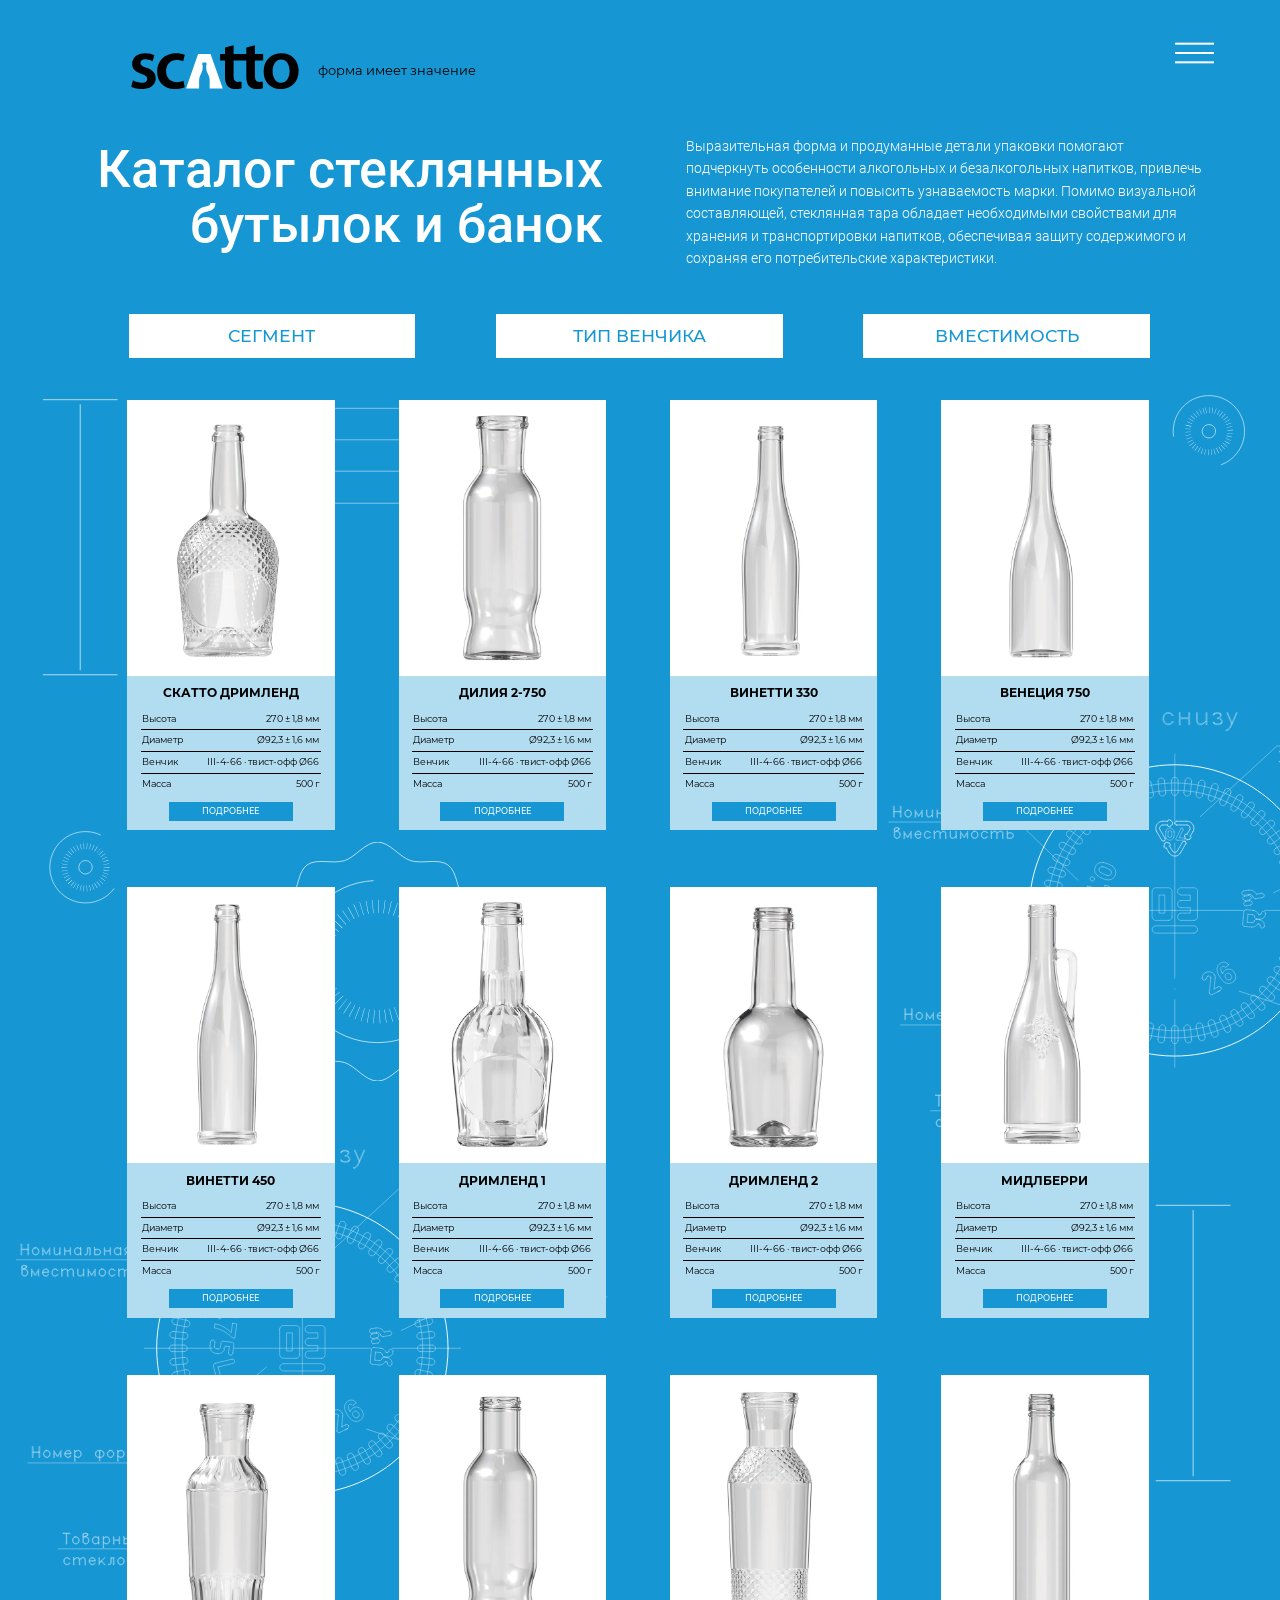
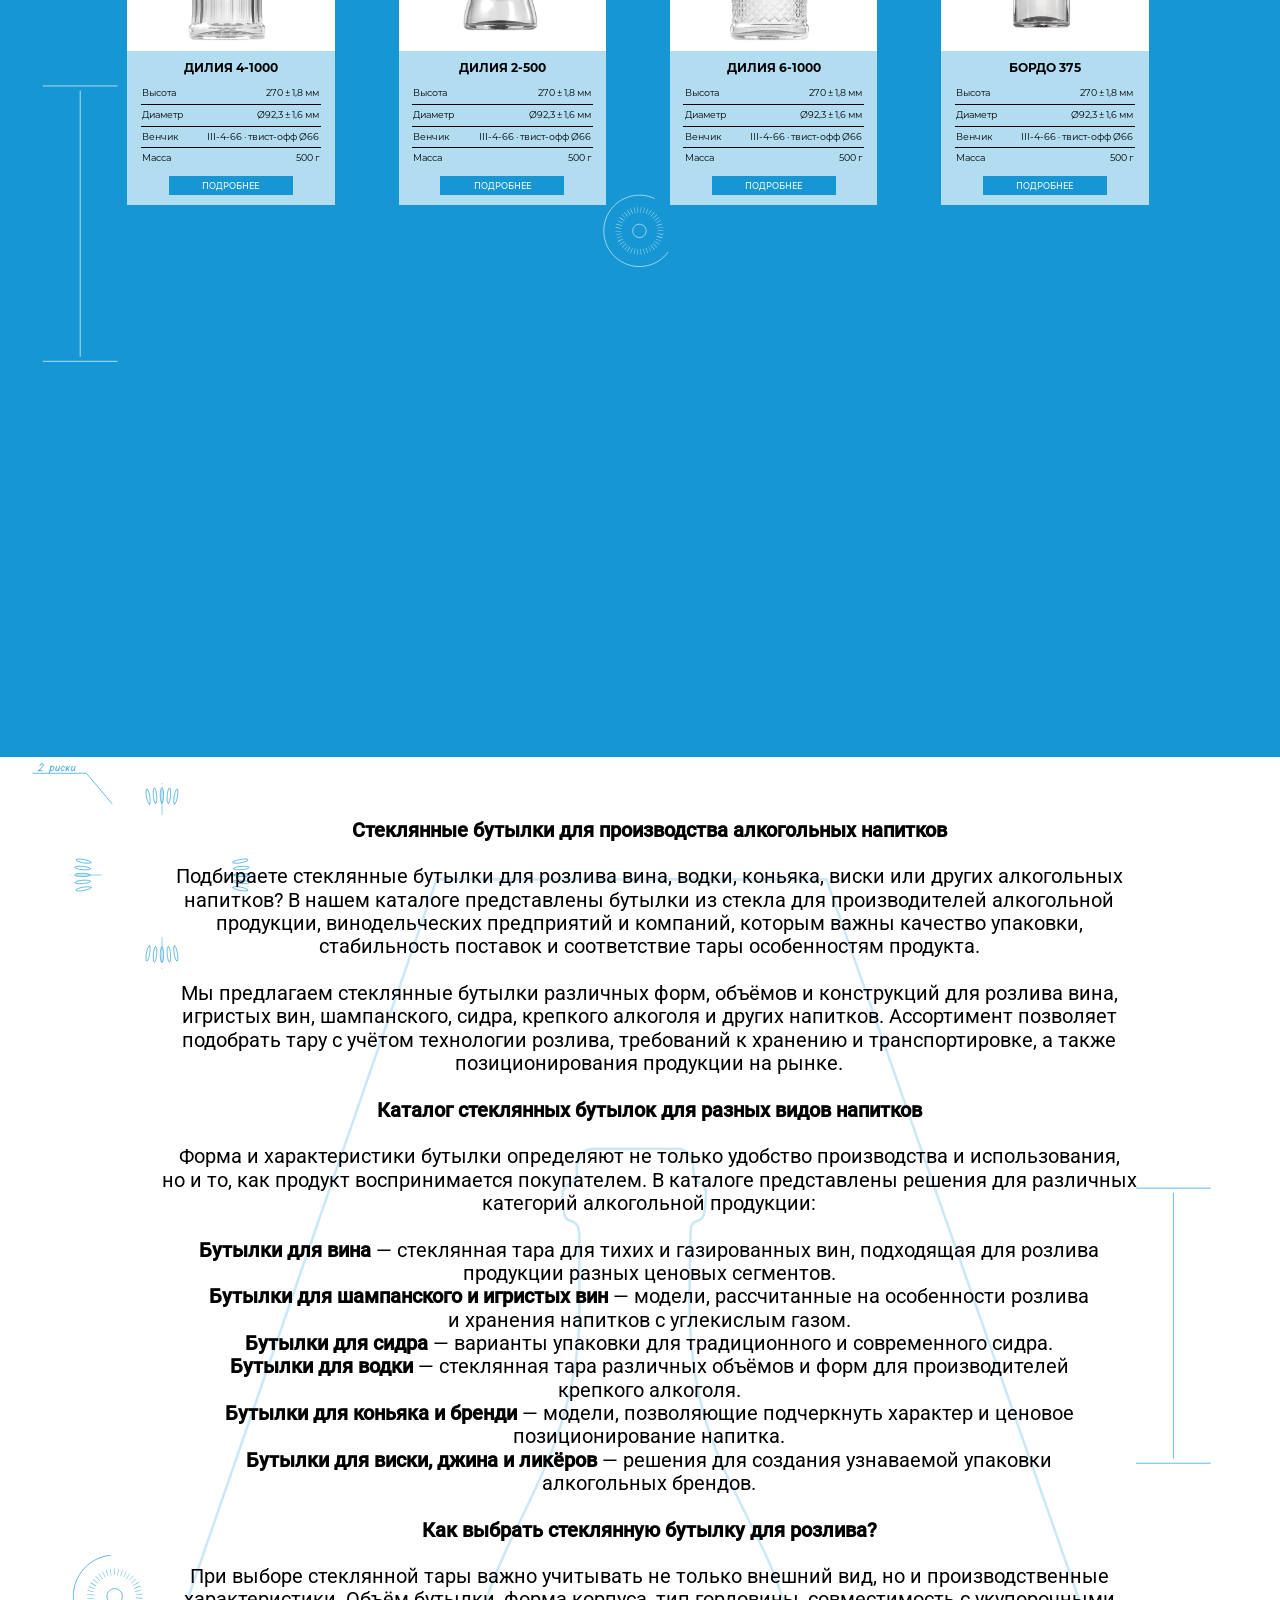
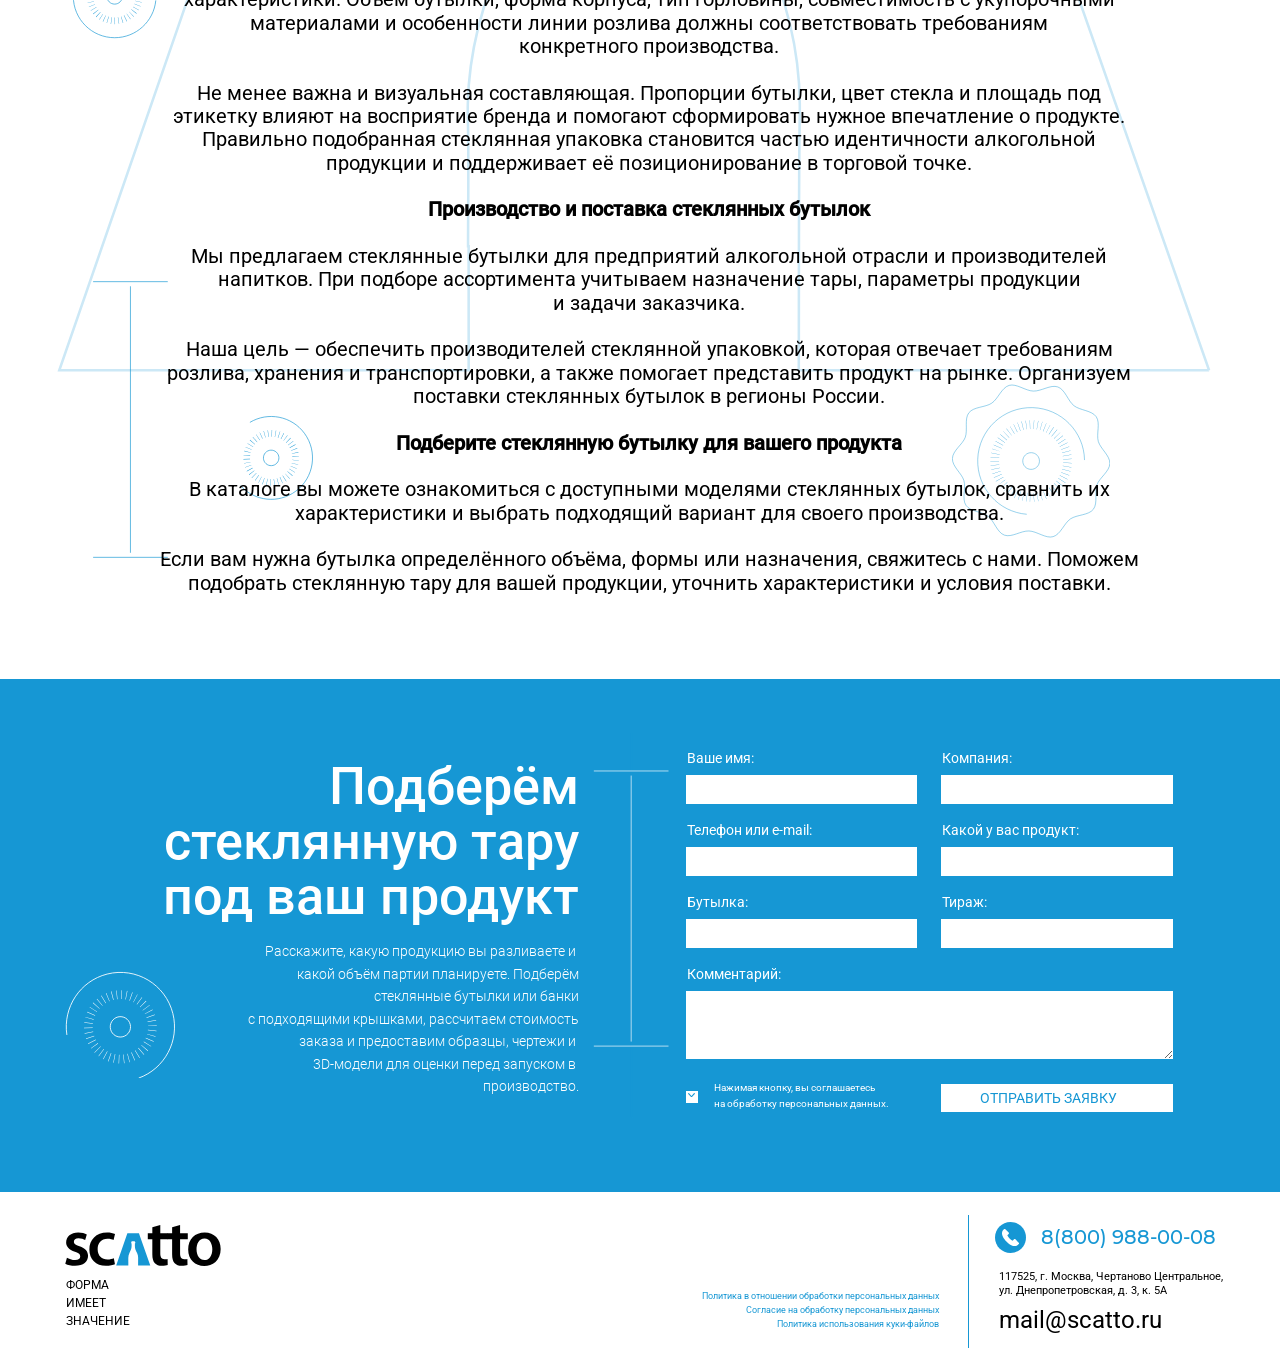
==== commit 5d28db6e: "Шапка: логотип виден сразу, если страница открыта уже прокрученной" ====
--- a/catalog.html
+++ b/catalog.html
@@ -14,7 +14,7 @@
 <meta property="og:image" content="assets/img/b-venecia-750-big.webp">
 <link rel="icon" href="assets/img/favicon.svg" type="image/svg+xml">
 <script>document.documentElement.classList.add("js");try{history.scrollRestoration="manual"}catch(e){}</script>
-<link rel="stylesheet" href="styles.css?v=3">
+<link rel="stylesheet" href="styles.css?v=4">
 <link rel="stylesheet" href="catalog.css">
 <script type="application/ld+json">{"@context": "https://schema.org", "@type": "CollectionPage", "name": "Каталог стеклянных бутылок и банок SCATTO", "mainEntity": {"@type": "ItemList", "itemListElement": [{"@type": "ListItem", "position": 1, "name": "Скатто Дримленд"}, {"@type": "ListItem", "position": 2, "name": "Дилия 2-750"}, {"@type": "ListItem", "position": 3, "name": "Винетти 330"}, {"@type": "ListItem", "position": 4, "name": "Венеция 750"}, {"@type": "ListItem", "position": 5, "name": "Винетти 450"}, {"@type": "ListItem", "position": 6, "name": "Дримленд 1"}, {"@type": "ListItem", "position": 7, "name": "Дримленд 2"}, {"@type": "ListItem", "position": 8, "name": "Мидлберри"}, {"@type": "ListItem", "position": 9, "name": "Дилия 4-1000"}, {"@type": "ListItem", "position": 10, "name": "Дилия 2-500"}, {"@type": "ListItem", "position": 11, "name": "Дилия 6-1000"}, {"@type": "ListItem", "position": 12, "name": "Бордо 375"}, {"@type": "ListItem", "position": 13, "name": "Бордо 750"}, {"@type": "ListItem", "position": 14, "name": "Венеция 375"}, {"@type": "ListItem", "position": 15, "name": "Винная 1-750"}, {"@type": "ListItem", "position": 16, "name": "Винная 2-750"}]}}</script>
 </head>
@@ -294,6 +294,6 @@
   </div>
 </div>
 
-<script src="catalog.js" defer></script>
+<script src="catalog.js?v=4" defer></script>
 </body>
 </html>
--- a/styles.css
+++ b/styles.css
@@ -106,6 +106,7 @@
   .hdr.is-stuck .logo { top: 1.9rem; width: 20rem; }
   .hdr.is-stuck .hdr__tag { display: none; }
   .hdr.is-stuck .burger { top: 2.3rem; }
+  .js .hdr.is-stuck .logo, .js .hdr.is-stuck .hdr__tag { opacity: 1; -webkit-transform: none; transform: none; }
 }
 
 .menu { position: fixed; inset: 0; z-index: 25; display: flex; flex-direction: column; justify-content: center; padding: 14rem 19.7rem 8rem; background: var(--blue); -webkit-clip-path: circle(0 at calc(100% - 13rem) 7.4rem); clip-path: circle(0 at calc(100% - 13rem) 7.4rem); transition: clip-path .8s var(--ease); }
@@ -306,6 +307,8 @@
   .hdr { position: sticky; top: 0; height: 72px; background: var(--blue); }
   .logo { left: var(--pad); top: 50%; width: 140px; transform: translateY(-50%); }
   .js body.is-ready .hdr .logo { transform: translateY(-50%); }
+  .js .hdr.is-stuck .logo { opacity: 1; -webkit-transform: translateY(-50%); transform: translateY(-50%); }
+  .js .hdr.is-stuck .hdr__tag { opacity: 1; -webkit-transform: none; transform: none; }
   .hdr__tag { left: calc(var(--pad) + 156px); top: 50%; font-size: 13px; line-height: 1.3; margin-top: -4px; }
   .burger { left: auto; right: calc(var(--pad) - 10px); top: 50%; width: 52px; height: 48px; margin-top: -24px; }
   .burger span:nth-child(1) { -webkit-transform: translateY(-9px); transform: translateY(-9px); }
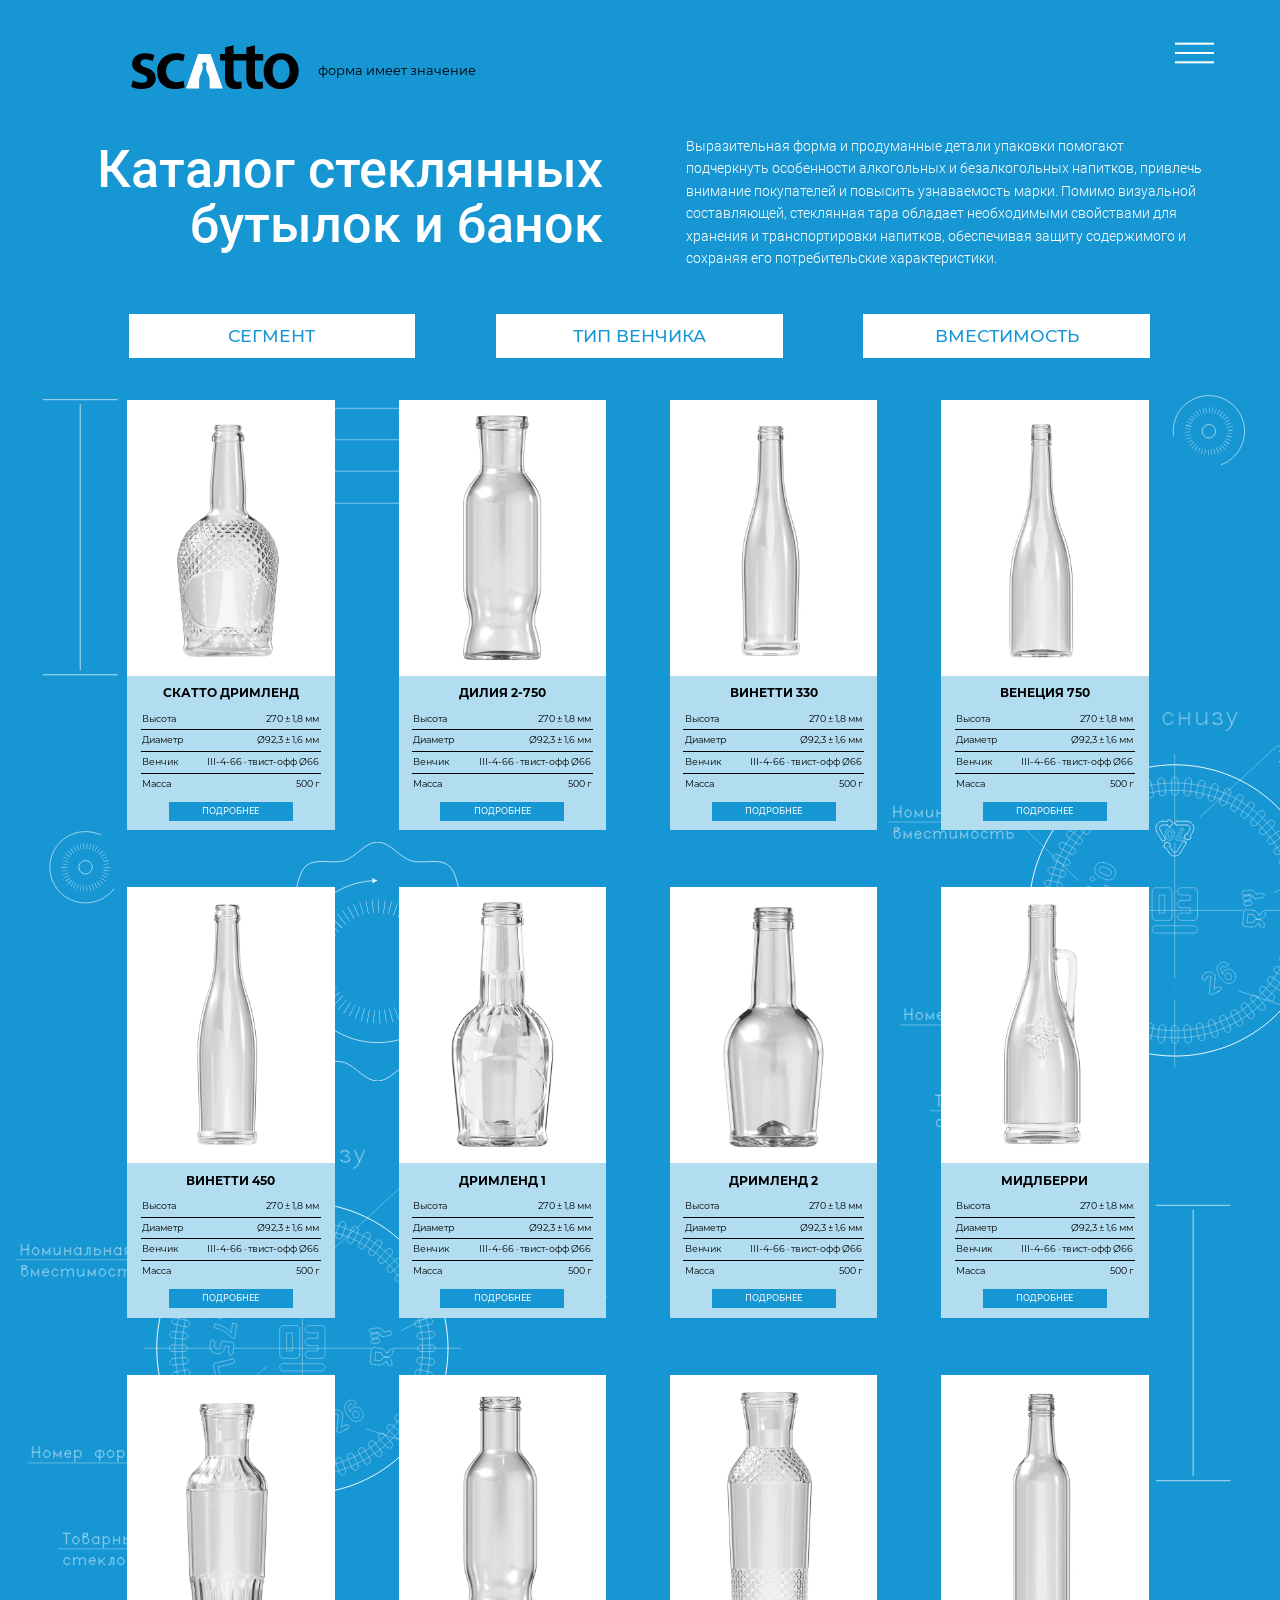
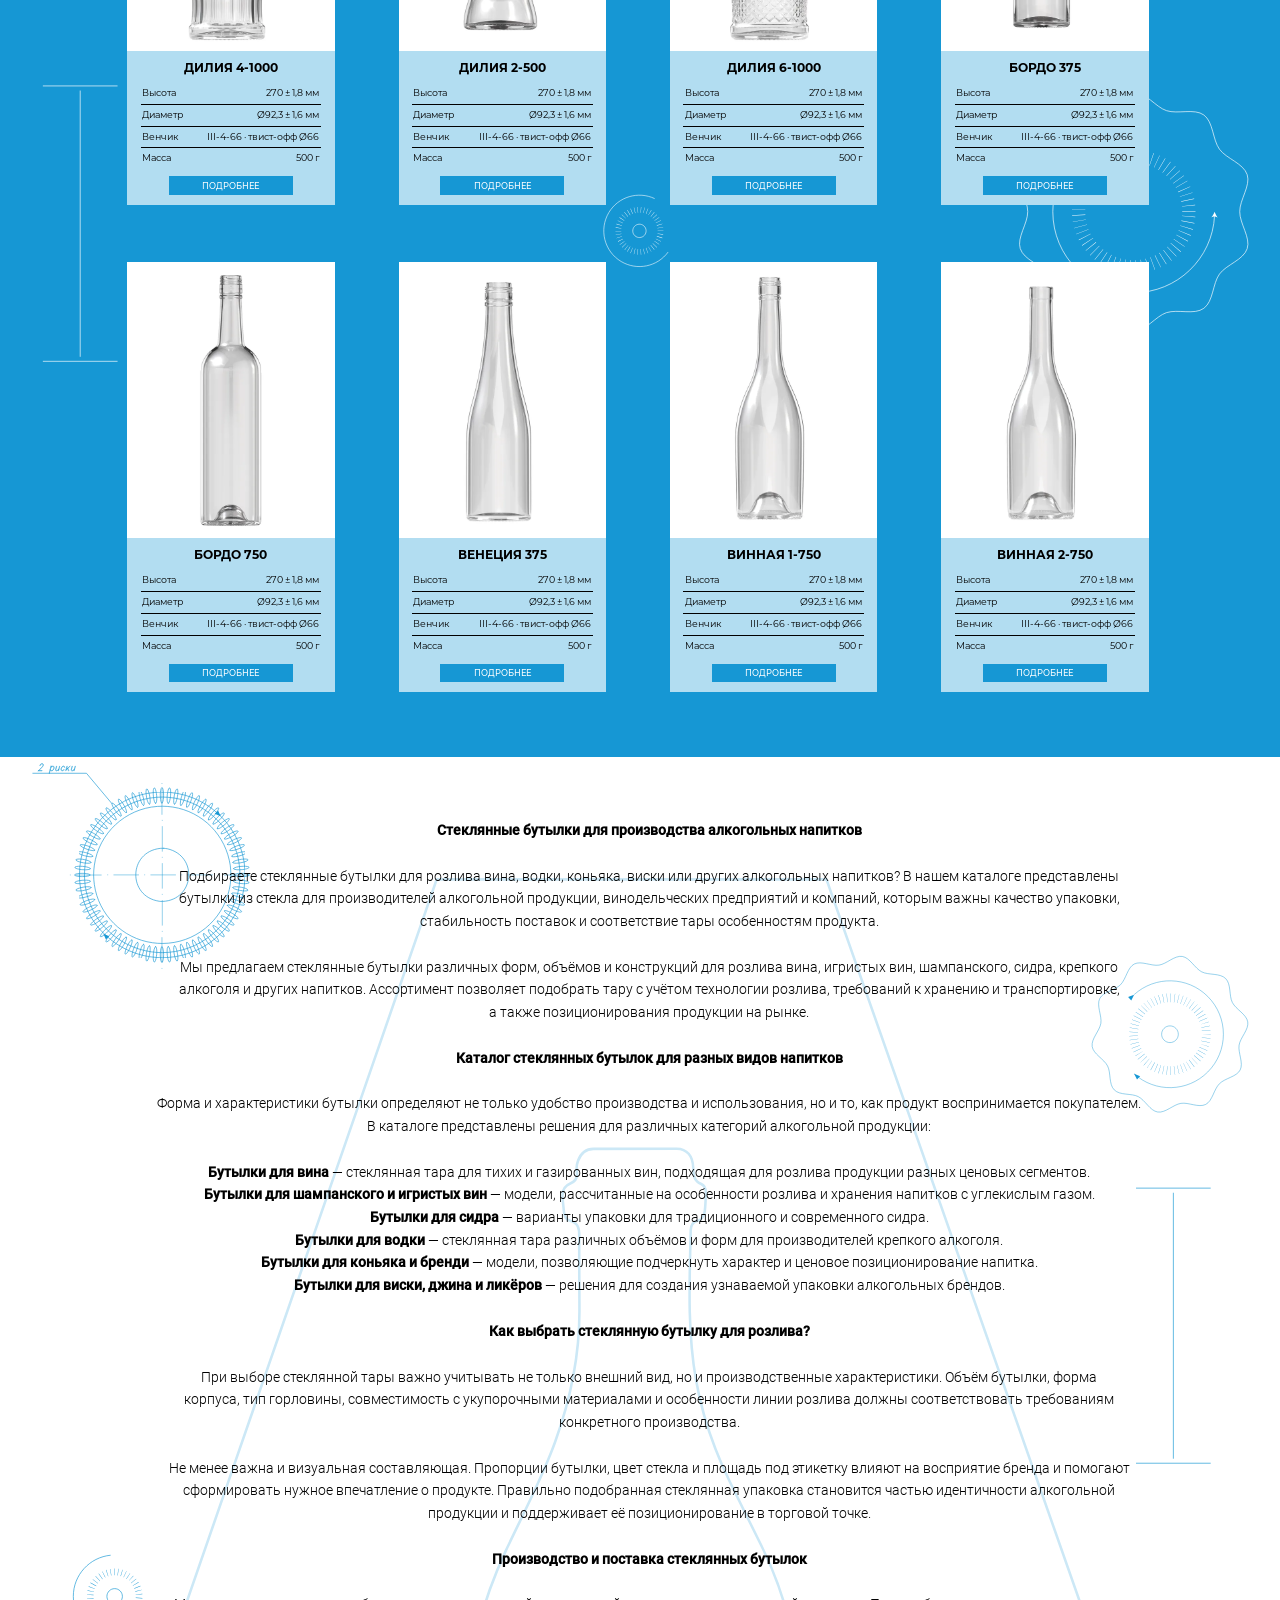
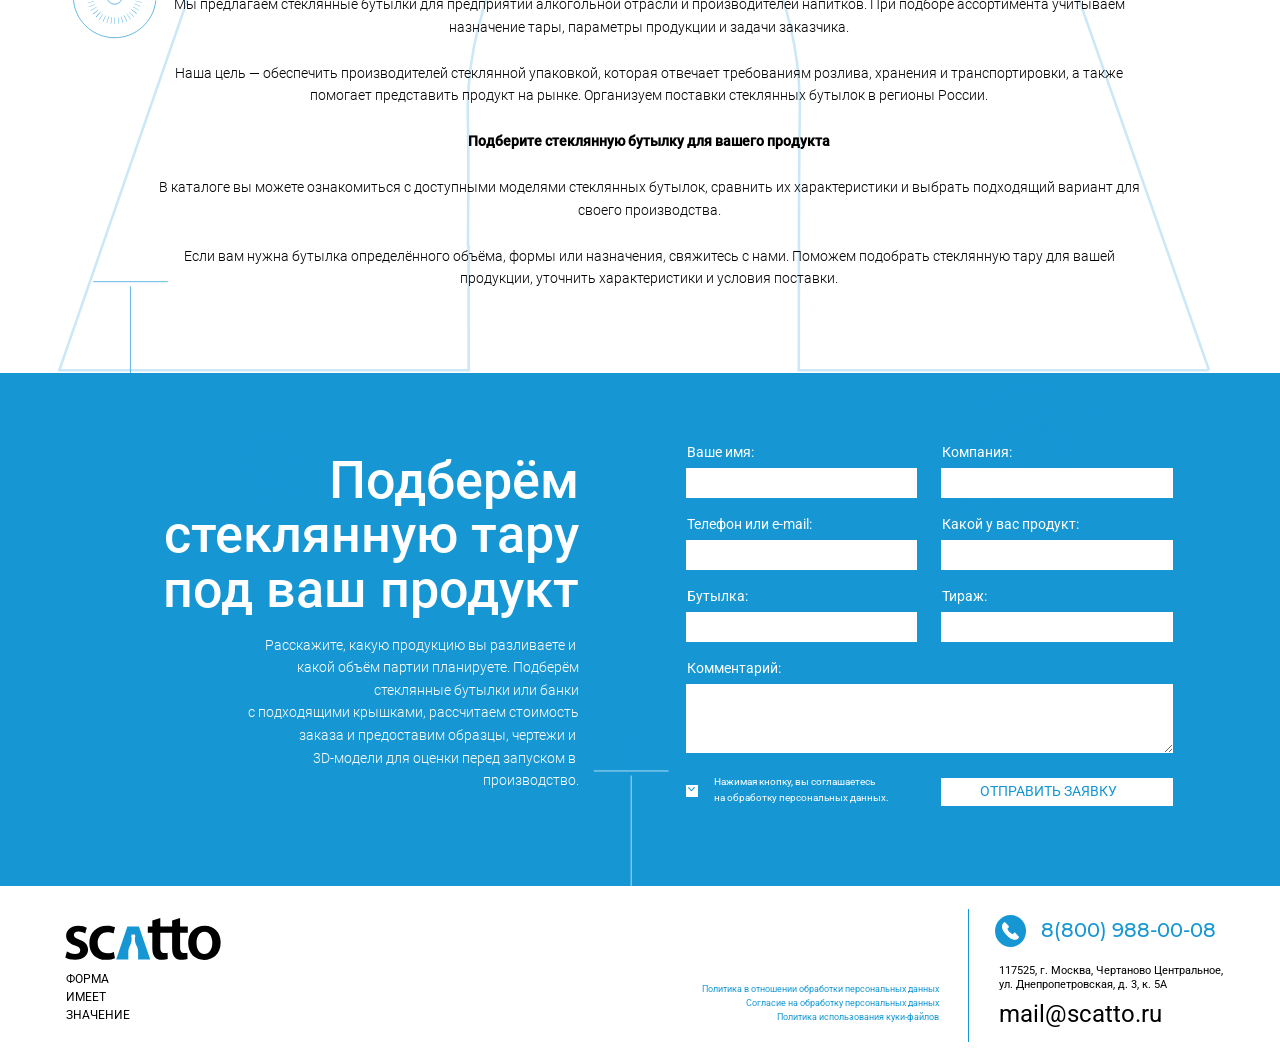
==== commit bc4c536c: "Вернуть стрелки на вращающиеся круги каталога" ====
--- a/catalog.html
+++ b/catalog.html
@@ -25,12 +25,12 @@
 <img class="decor" src="assets/img/cat-decor-3.svg" width="1920" height="1818" alt="" aria-hidden="true" style="top:354.13rem;height:181.83rem">
 <img class="decor" src="assets/img/cat-decor-4.svg" width="1920" height="421" alt="" aria-hidden="true" style="top:521.9rem;height:42.07rem">
 <img class="decor" src="assets/img/cat-decor-5.svg" width="1920" height="585" alt="" aria-hidden="true" style="top:589.54rem;height:58.5rem">
-<img class="gauge cgauge" src="assets/img/cat-gauge-1.svg" width="352" height="359" alt="" aria-hidden="true" style="left:39rem;top:126.3rem;width:35.2rem;-webkit-transform-origin:50.03% 50.03%;transform-origin:50.03% 50.03%">
-<img class="gauge cgauge" src="assets/img/cat-gauge-2.svg" width="352" height="359" alt="" aria-hidden="true" style="left:152.5rem;top:253.8rem;width:35.2rem;-webkit-transform-origin:49.89% 50.06%;transform-origin:49.89% 50.06%">
-<img class="gauge cgauge" src="assets/img/cat-gauge-3.svg" width="249" height="249" alt="" aria-hidden="true" style="left:11.8rem;top:358.8rem;width:24.9rem;-webkit-transform-origin:50.00% 50.00%;transform-origin:50.00% 50.00%">
-<img class="gauge cgauge" src="assets/img/cat-gauge-4.svg" width="237" height="237" alt="" aria-hidden="true" style="left:163.7rem;top:383.3rem;width:23.7rem;-webkit-transform-origin:50.00% 50.13%;transform-origin:50.00% 50.13%">
-<img class="gauge cgauge" src="assets/img/cat-gauge-5.svg" width="237" height="234" alt="" aria-hidden="true" style="left:142.8rem;top:537.5rem;width:23.7rem;-webkit-transform-origin:50.08% 50.00%;transform-origin:50.08% 50.00%">
-<img class="gauge cgauge" src="assets/img/cat-gauge-6.svg" width="176" height="166" alt="" aria-hidden="true" style="left:9.4rem;top:625.1rem;width:17.6rem;-webkit-transform-origin:49.03% 53.92%;transform-origin:49.03% 53.92%">
+<img class="gauge cgauge" src="assets/img/cat-gauge-1.svg?v=2" width="352" height="359" alt="" aria-hidden="true" style="left:39rem;top:126.3rem;width:35.2rem;-webkit-transform-origin:50.03% 50.03%;transform-origin:50.03% 50.03%">
+<img class="gauge cgauge" src="assets/img/cat-gauge-2.svg?v=2" width="352" height="359" alt="" aria-hidden="true" style="left:152.5rem;top:253.8rem;width:35.2rem;-webkit-transform-origin:49.89% 50.06%;transform-origin:49.89% 50.06%">
+<img class="gauge cgauge" src="assets/img/cat-gauge-3.svg?v=2" width="249" height="249" alt="" aria-hidden="true" style="left:11.8rem;top:358.8rem;width:24.9rem;-webkit-transform-origin:50.00% 50.00%;transform-origin:50.00% 50.00%">
+<img class="gauge cgauge" src="assets/img/cat-gauge-4.svg?v=2" width="237" height="237" alt="" aria-hidden="true" style="left:163.7rem;top:383.3rem;width:23.7rem;-webkit-transform-origin:50.00% 50.13%;transform-origin:50.00% 50.13%">
+<img class="gauge cgauge" src="assets/img/cat-gauge-5.svg?v=2" width="237" height="234" alt="" aria-hidden="true" style="left:142.8rem;top:537.5rem;width:23.7rem;-webkit-transform-origin:50.08% 50.00%;transform-origin:50.08% 50.00%">
+<img class="gauge cgauge" src="assets/img/cat-gauge-6.svg?v=2" width="176" height="166" alt="" aria-hidden="true" style="left:9.4rem;top:625.1rem;width:17.6rem;-webkit-transform-origin:49.03% 53.92%;transform-origin:49.03% 53.92%">
 
 <header class="hdr" id="top">
   <a class="logo" href="index.html" aria-label="SCATTO, на главную"><img src="assets/img/logo-hero.svg" width="251" height="66" alt="SCATTO"></a>
--- a/catalog.css
+++ b/catalog.css
@@ -22,11 +22,11 @@
 
 /* ---------- текст для поисковиков ---------- */
 .seo { background: var(--white); color: var(--ink); }
-.seo__in { font-size: 3rem; font-weight: 400; line-height: 3.5rem; text-align: center; }
+.seo__in { font-size: 2.1rem; font-weight: 300; line-height: 3.385rem; text-align: center; }
 .seo__in p { margin: 0 0 3.5rem; text-wrap: pretty; }
 .seo__list { margin-bottom: 3.5rem; }
 .seo__list p { margin: 0; }
-.seo__h { margin: 0 0 3.5rem; font-size: 3rem; font-weight: 700; line-height: 3.5rem; }
+.seo__h { margin: 0 0 3.5rem; font-size: inherit; font-weight: 700; line-height: inherit; }
 .seo__in strong { font-weight: 700; }
 
 /* ---------- окно «Подробнее» ---------- */
@@ -60,7 +60,7 @@
   .sel[data-f="vol"] { left: 110.2rem; }
   .cg { position: relative; z-index: 2; }
   .cg__none { padding: 6rem 0 12rem; }
-  .seo { height: auto; min-height: 228.3rem; padding: 9.19rem 0 9rem; }
+  .seo { padding: 9.19rem 0 9rem; }
   .seo__in { width: 148.4rem; margin-left: 23.2rem; }
   .lead--cat { height: 76.9rem; }
   .lead--cat .lead__l { top: 12.06rem; }
@@ -91,7 +91,7 @@
   .seo { padding: 56px var(--pad) 24px; }
   .seo__in { font-size: 17px; line-height: 1.65; text-align: left; max-width: 760px; margin: 0 auto; }
   .seo__in p { margin-bottom: 20px; }
-  .seo__h { margin-bottom: 14px; font-size: 21px; line-height: 1.3; }
+  .seo__h { margin-bottom: 14px; }
   .seo__list { margin-bottom: 20px; }
   .seo__list p { margin-bottom: 10px; }
   .mdl__box { grid-template-columns: 1fr; width: min(560px, 100%); margin: auto; }
@@ -100,6 +100,7 @@
 }
 
 @media (max-width: 767px) {
+  .seo__in { font-size: 16px; }
   .flt { grid-template-columns: 1fr; gap: 10px; }
   .sel__b { font-size: 16px; }
   .sel__l li { font-size: 16px; }
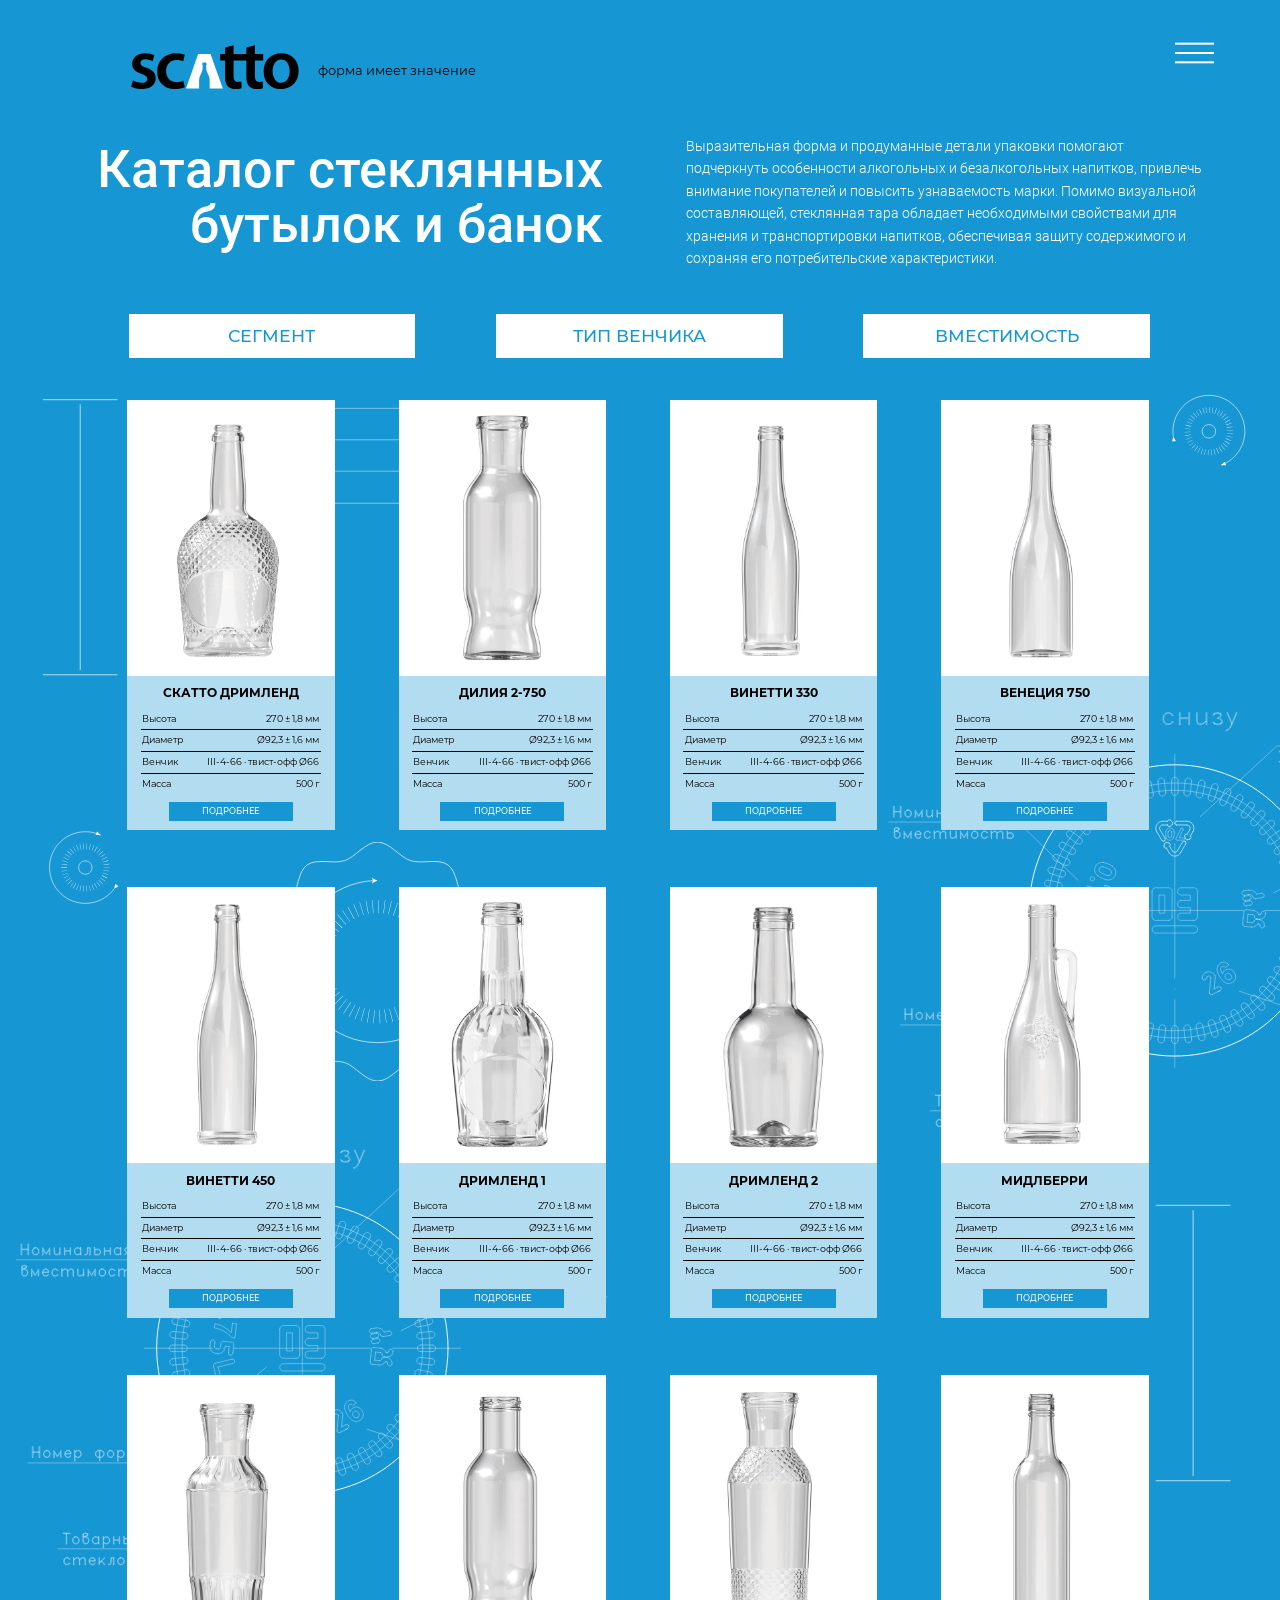
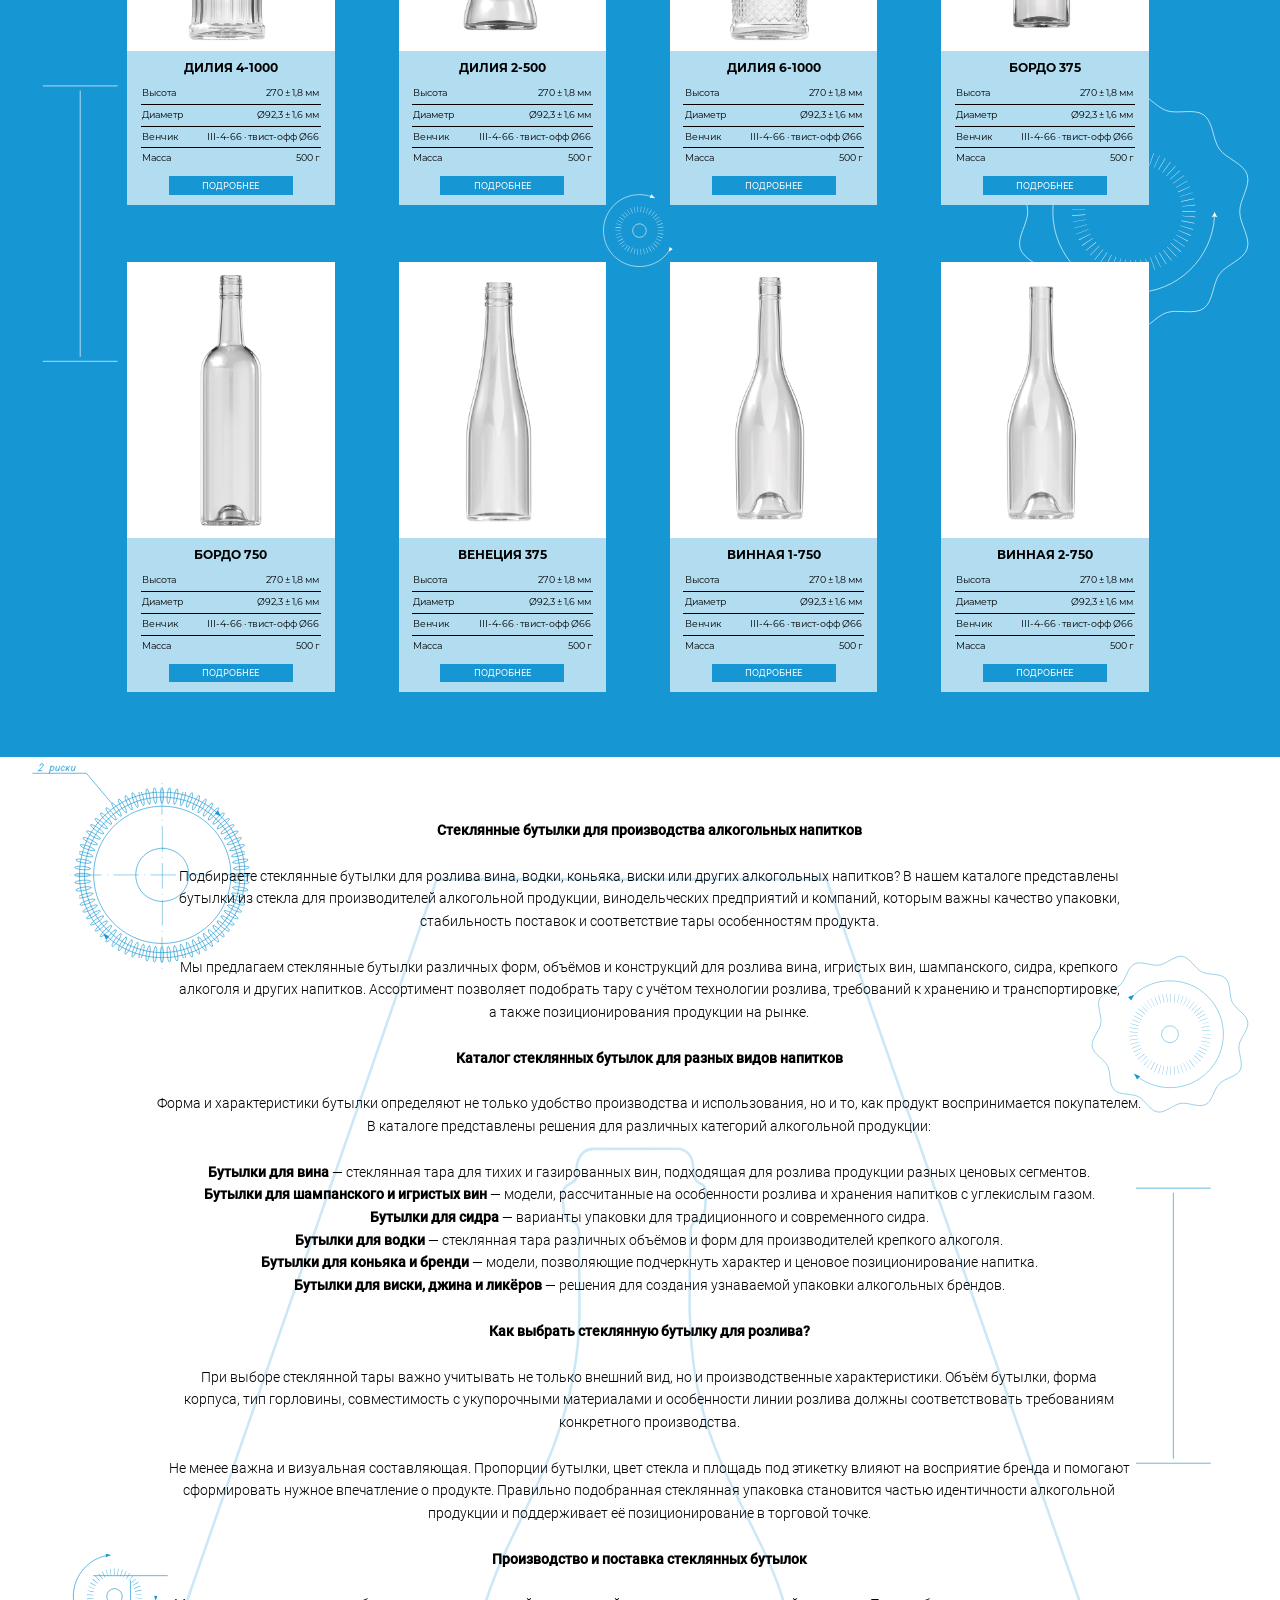
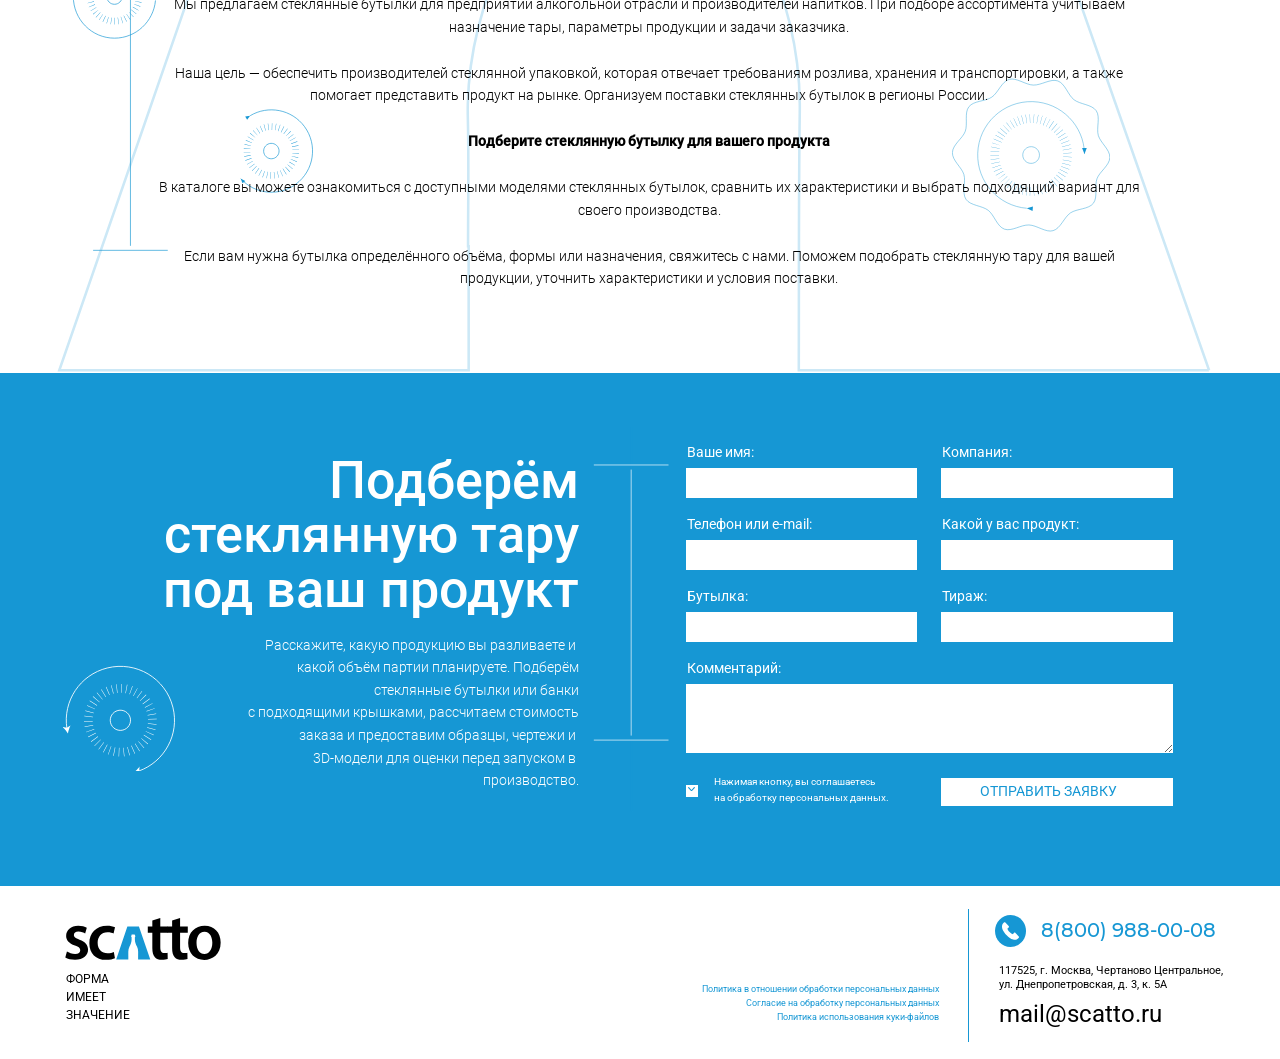
==== commit 31ac5a53: "Оживить круги внутри фоновых SVG каталога" ====
--- a/catalog.html
+++ b/catalog.html
@@ -15,22 +15,27 @@
 <link rel="icon" href="assets/img/favicon.svg" type="image/svg+xml">
 <script>document.documentElement.classList.add("js");try{history.scrollRestoration="manual"}catch(e){}</script>
 <link rel="stylesheet" href="styles.css?v=4">
-<link rel="stylesheet" href="catalog.css">
+<link rel="stylesheet" href="catalog.css?v=2">
 <script type="application/ld+json">{"@context": "https://schema.org", "@type": "CollectionPage", "name": "Каталог стеклянных бутылок и банок SCATTO", "mainEntity": {"@type": "ItemList", "itemListElement": [{"@type": "ListItem", "position": 1, "name": "Скатто Дримленд"}, {"@type": "ListItem", "position": 2, "name": "Дилия 2-750"}, {"@type": "ListItem", "position": 3, "name": "Винетти 330"}, {"@type": "ListItem", "position": 4, "name": "Венеция 750"}, {"@type": "ListItem", "position": 5, "name": "Винетти 450"}, {"@type": "ListItem", "position": 6, "name": "Дримленд 1"}, {"@type": "ListItem", "position": 7, "name": "Дримленд 2"}, {"@type": "ListItem", "position": 8, "name": "Мидлберри"}, {"@type": "ListItem", "position": 9, "name": "Дилия 4-1000"}, {"@type": "ListItem", "position": 10, "name": "Дилия 2-500"}, {"@type": "ListItem", "position": 11, "name": "Дилия 6-1000"}, {"@type": "ListItem", "position": 12, "name": "Бордо 375"}, {"@type": "ListItem", "position": 13, "name": "Бордо 750"}, {"@type": "ListItem", "position": 14, "name": "Венеция 375"}, {"@type": "ListItem", "position": 15, "name": "Винная 1-750"}, {"@type": "ListItem", "position": 16, "name": "Винная 2-750"}]}}</script>
 </head>
 <body class="is-catalog">
 <div class="page">
-<img class="decor" src="assets/img/cat-decor-1.svg" width="1920" height="1581" alt="" aria-hidden="true" style="top:17.57rem;height:158.12rem">
-<img class="decor" src="assets/img/cat-decor-2.svg" width="1920" height="1199" alt="" aria-hidden="true" style="top:174.64rem;height:119.89rem">
-<img class="decor" src="assets/img/cat-decor-3.svg" width="1920" height="1818" alt="" aria-hidden="true" style="top:354.13rem;height:181.83rem">
-<img class="decor" src="assets/img/cat-decor-4.svg" width="1920" height="421" alt="" aria-hidden="true" style="top:521.9rem;height:42.07rem">
-<img class="decor" src="assets/img/cat-decor-5.svg" width="1920" height="585" alt="" aria-hidden="true" style="top:589.54rem;height:58.5rem">
+<img class="decor" src="assets/img/cat-decor-1.svg?v=2" width="1920" height="1581" alt="" aria-hidden="true" style="top:17.57rem;height:158.12rem">
+<img class="decor" src="assets/img/cat-decor-2.svg?v=2" width="1920" height="1199" alt="" aria-hidden="true" style="top:174.64rem;height:119.89rem">
+<img class="decor" src="assets/img/cat-decor-3.svg?v=2" width="1920" height="1818" alt="" aria-hidden="true" style="top:354.13rem;height:181.83rem">
+<img class="decor" src="assets/img/cat-decor-4.svg?v=2" width="1920" height="421" alt="" aria-hidden="true" style="top:475.9rem;height:42.07rem">
+<img class="decor" src="assets/img/cat-decor-5.svg?v=2" width="1920" height="585" alt="" aria-hidden="true" style="top:543.54rem;height:58.5rem">
 <img class="gauge cgauge" src="assets/img/cat-gauge-1.svg?v=2" width="352" height="359" alt="" aria-hidden="true" style="left:39rem;top:126.3rem;width:35.2rem;-webkit-transform-origin:50.03% 50.03%;transform-origin:50.03% 50.03%">
 <img class="gauge cgauge" src="assets/img/cat-gauge-2.svg?v=2" width="352" height="359" alt="" aria-hidden="true" style="left:152.5rem;top:253.8rem;width:35.2rem;-webkit-transform-origin:49.89% 50.06%;transform-origin:49.89% 50.06%">
 <img class="gauge cgauge" src="assets/img/cat-gauge-3.svg?v=2" width="249" height="249" alt="" aria-hidden="true" style="left:11.8rem;top:358.8rem;width:24.9rem;-webkit-transform-origin:50.00% 50.00%;transform-origin:50.00% 50.00%">
 <img class="gauge cgauge" src="assets/img/cat-gauge-4.svg?v=2" width="237" height="237" alt="" aria-hidden="true" style="left:163.7rem;top:383.3rem;width:23.7rem;-webkit-transform-origin:50.00% 50.13%;transform-origin:50.00% 50.13%">
-<img class="gauge cgauge" src="assets/img/cat-gauge-5.svg?v=2" width="237" height="234" alt="" aria-hidden="true" style="left:142.8rem;top:537.5rem;width:23.7rem;-webkit-transform-origin:50.08% 50.00%;transform-origin:50.08% 50.00%">
-<img class="gauge cgauge" src="assets/img/cat-gauge-6.svg?v=2" width="176" height="166" alt="" aria-hidden="true" style="left:9.4rem;top:625.1rem;width:17.6rem;-webkit-transform-origin:49.03% 53.92%;transform-origin:49.03% 53.92%">
+<img class="gauge cgauge" src="assets/img/cat-gauge-5.svg?v=2" width="237" height="234" alt="" aria-hidden="true" style="left:142.8rem;top:491.5rem;width:23.7rem;-webkit-transform-origin:50.08% 50.00%;transform-origin:50.08% 50.00%">
+<img class="gauge cgauge" src="assets/img/cat-gauge-6.svg?v=2" width="176" height="166" alt="" aria-hidden="true" style="left:9.4rem;top:579.1rem;width:17.6rem;-webkit-transform-origin:49.03% 53.92%;transform-origin:49.03% 53.92%">
+<img class="gauge cgauge" src="assets/img/cat-gauge-7.svg?v=1" width="116" height="116" alt="" aria-hidden="true" style="left:175.7rem;top:58.57rem;width:11.6rem">
+<img class="gauge cgauge" src="assets/img/cat-gauge-8.svg?v=1" width="112" height="112" alt="" aria-hidden="true" style="left:7.1rem;top:124.37rem;width:11.2rem">
+<img class="gauge cgauge" src="assets/img/cat-gauge-9.svg?v=1" width="116" height="116" alt="" aria-hidden="true" style="left:89.9rem;top:268.54rem;width:11.6rem">
+<img class="gauge cgauge" src="assets/img/cat-gauge-10.svg?v=1" width="128" height="128" alt="" aria-hidden="true" style="left:10.8rem;top:473.13rem;width:12.8rem">
+<img class="gauge cgauge" src="assets/img/cat-gauge-11.svg?v=1" width="140" height="140" alt="" aria-hidden="true" style="left:34.9rem;top:495rem;width:14rem">
 
 <header class="hdr" id="top">
   <a class="logo" href="index.html" aria-label="SCATTO, на главную"><img src="assets/img/logo-hero.svg" width="251" height="66" alt="SCATTO"></a>
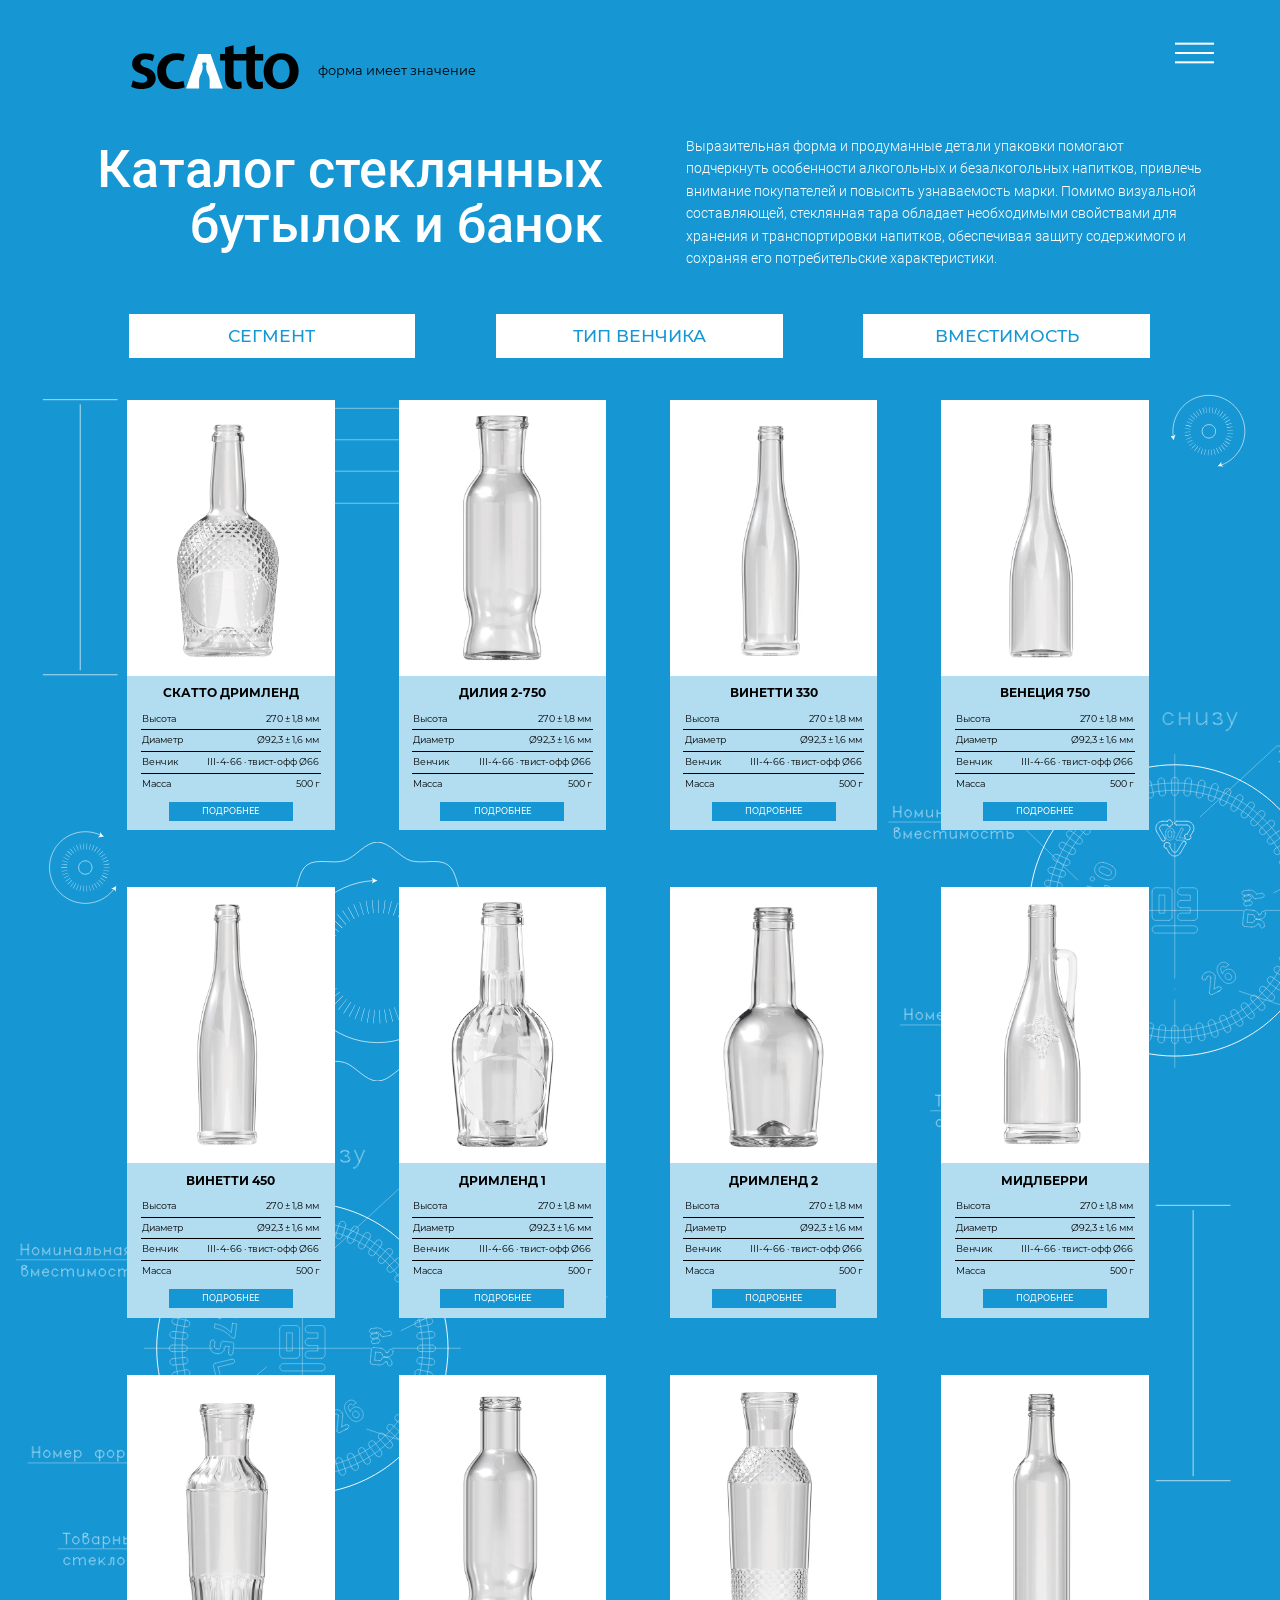
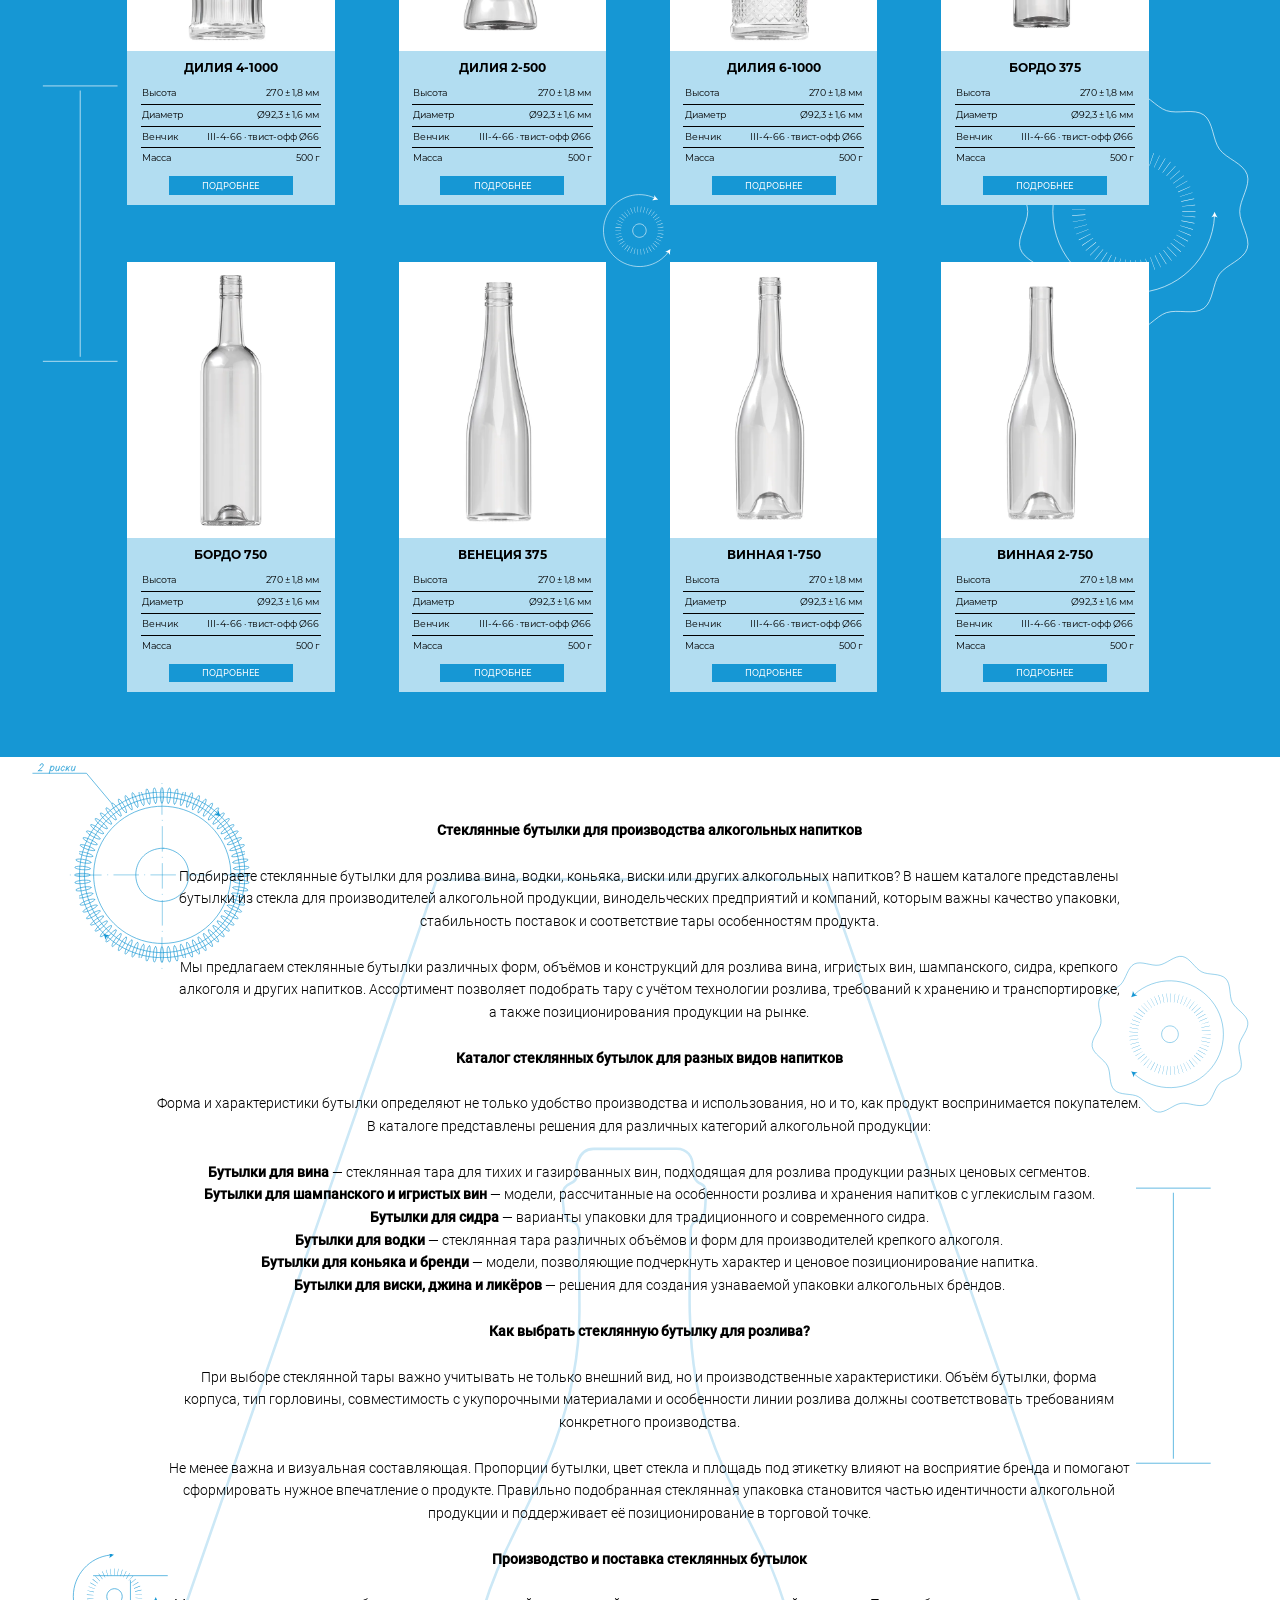
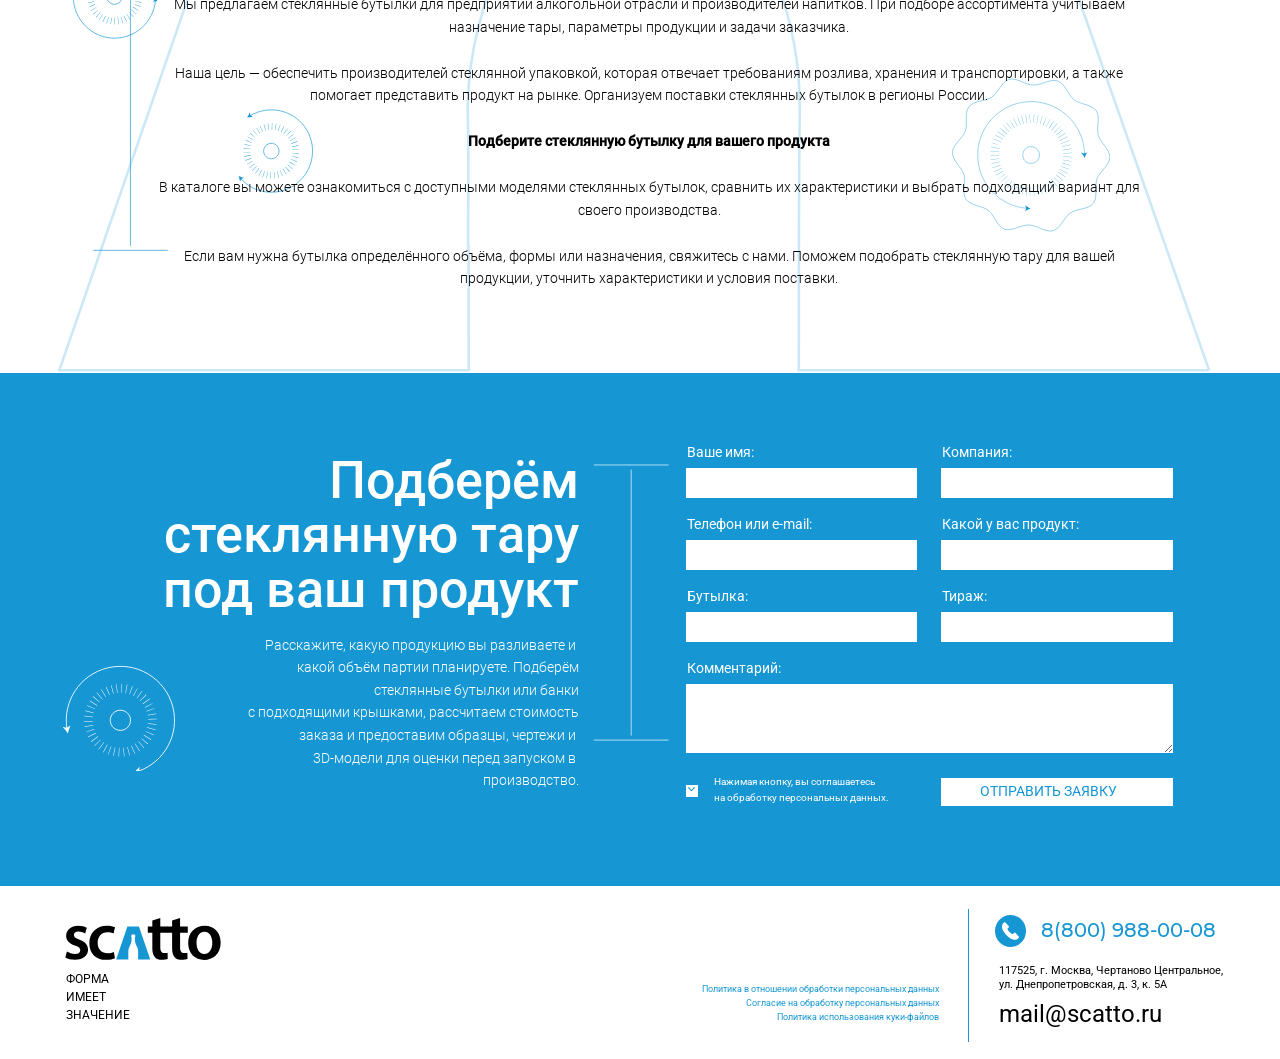
==== commit c40410f7: "Сверить направление стрелок кругов с макетом" ====
--- a/catalog.html
+++ b/catalog.html
@@ -14,7 +14,7 @@
 <meta property="og:image" content="assets/img/b-venecia-750-big.webp">
 <link rel="icon" href="assets/img/favicon.svg" type="image/svg+xml">
 <script>document.documentElement.classList.add("js");try{history.scrollRestoration="manual"}catch(e){}</script>
-<link rel="stylesheet" href="styles.css?v=4">
+<link rel="stylesheet" href="styles.css?v=5">
 <link rel="stylesheet" href="catalog.css?v=2">
 <script type="application/ld+json">{"@context": "https://schema.org", "@type": "CollectionPage", "name": "Каталог стеклянных бутылок и банок SCATTO", "mainEntity": {"@type": "ItemList", "itemListElement": [{"@type": "ListItem", "position": 1, "name": "Скатто Дримленд"}, {"@type": "ListItem", "position": 2, "name": "Дилия 2-750"}, {"@type": "ListItem", "position": 3, "name": "Винетти 330"}, {"@type": "ListItem", "position": 4, "name": "Венеция 750"}, {"@type": "ListItem", "position": 5, "name": "Винетти 450"}, {"@type": "ListItem", "position": 6, "name": "Дримленд 1"}, {"@type": "ListItem", "position": 7, "name": "Дримленд 2"}, {"@type": "ListItem", "position": 8, "name": "Мидлберри"}, {"@type": "ListItem", "position": 9, "name": "Дилия 4-1000"}, {"@type": "ListItem", "position": 10, "name": "Дилия 2-500"}, {"@type": "ListItem", "position": 11, "name": "Дилия 6-1000"}, {"@type": "ListItem", "position": 12, "name": "Бордо 375"}, {"@type": "ListItem", "position": 13, "name": "Бордо 750"}, {"@type": "ListItem", "position": 14, "name": "Венеция 375"}, {"@type": "ListItem", "position": 15, "name": "Винная 1-750"}, {"@type": "ListItem", "position": 16, "name": "Винная 2-750"}]}}</script>
 </head>
@@ -27,15 +27,15 @@
 <img class="decor" src="assets/img/cat-decor-5.svg?v=2" width="1920" height="585" alt="" aria-hidden="true" style="top:543.54rem;height:58.5rem">
 <img class="gauge cgauge" src="assets/img/cat-gauge-1.svg?v=2" width="352" height="359" alt="" aria-hidden="true" style="left:39rem;top:126.3rem;width:35.2rem;-webkit-transform-origin:50.03% 50.03%;transform-origin:50.03% 50.03%">
 <img class="gauge cgauge" src="assets/img/cat-gauge-2.svg?v=2" width="352" height="359" alt="" aria-hidden="true" style="left:152.5rem;top:253.8rem;width:35.2rem;-webkit-transform-origin:49.89% 50.06%;transform-origin:49.89% 50.06%">
-<img class="gauge cgauge" src="assets/img/cat-gauge-3.svg?v=2" width="249" height="249" alt="" aria-hidden="true" style="left:11.8rem;top:358.8rem;width:24.9rem;-webkit-transform-origin:50.00% 50.00%;transform-origin:50.00% 50.00%">
-<img class="gauge cgauge" src="assets/img/cat-gauge-4.svg?v=2" width="237" height="237" alt="" aria-hidden="true" style="left:163.7rem;top:383.3rem;width:23.7rem;-webkit-transform-origin:50.00% 50.13%;transform-origin:50.00% 50.13%">
-<img class="gauge cgauge" src="assets/img/cat-gauge-5.svg?v=2" width="237" height="234" alt="" aria-hidden="true" style="left:142.8rem;top:491.5rem;width:23.7rem;-webkit-transform-origin:50.08% 50.00%;transform-origin:50.08% 50.00%">
+<img class="gauge cgauge" src="assets/img/cat-gauge-3.svg?v=3" width="249" height="249" alt="" aria-hidden="true" style="left:11.8rem;top:358.8rem;width:24.9rem;-webkit-transform-origin:50.00% 50.00%;transform-origin:50.00% 50.00%">
+<img class="gauge cgauge" src="assets/img/cat-gauge-4.svg?v=3" width="237" height="237" alt="" aria-hidden="true" style="left:163.7rem;top:383.3rem;width:23.7rem;-webkit-transform-origin:50.00% 50.13%;transform-origin:50.00% 50.13%">
+<img class="gauge cgauge" src="assets/img/cat-gauge-5.svg?v=3" width="237" height="234" alt="" aria-hidden="true" style="left:142.8rem;top:491.5rem;width:23.7rem;-webkit-transform-origin:50.08% 50.00%;transform-origin:50.08% 50.00%">
 <img class="gauge cgauge" src="assets/img/cat-gauge-6.svg?v=2" width="176" height="166" alt="" aria-hidden="true" style="left:9.4rem;top:579.1rem;width:17.6rem;-webkit-transform-origin:49.03% 53.92%;transform-origin:49.03% 53.92%">
-<img class="gauge cgauge" src="assets/img/cat-gauge-7.svg?v=1" width="116" height="116" alt="" aria-hidden="true" style="left:175.7rem;top:58.57rem;width:11.6rem">
-<img class="gauge cgauge" src="assets/img/cat-gauge-8.svg?v=1" width="112" height="112" alt="" aria-hidden="true" style="left:7.1rem;top:124.37rem;width:11.2rem">
-<img class="gauge cgauge" src="assets/img/cat-gauge-9.svg?v=1" width="116" height="116" alt="" aria-hidden="true" style="left:89.9rem;top:268.54rem;width:11.6rem">
-<img class="gauge cgauge" src="assets/img/cat-gauge-10.svg?v=1" width="128" height="128" alt="" aria-hidden="true" style="left:10.8rem;top:473.13rem;width:12.8rem">
-<img class="gauge cgauge" src="assets/img/cat-gauge-11.svg?v=1" width="140" height="140" alt="" aria-hidden="true" style="left:34.9rem;top:495rem;width:14rem">
+<img class="gauge cgauge" src="assets/img/cat-gauge-7.svg?v=2" width="116" height="116" alt="" aria-hidden="true" style="left:175.7rem;top:58.57rem;width:11.6rem">
+<img class="gauge cgauge" src="assets/img/cat-gauge-8.svg?v=2" width="112" height="112" alt="" aria-hidden="true" style="left:7.1rem;top:124.37rem;width:11.2rem">
+<img class="gauge cgauge" src="assets/img/cat-gauge-9.svg?v=2" width="116" height="116" alt="" aria-hidden="true" style="left:89.9rem;top:268.54rem;width:11.6rem">
+<img class="gauge cgauge" src="assets/img/cat-gauge-10.svg?v=2" width="128" height="128" alt="" aria-hidden="true" style="left:10.8rem;top:473.13rem;width:12.8rem">
+<img class="gauge cgauge" src="assets/img/cat-gauge-11.svg?v=2" width="140" height="140" alt="" aria-hidden="true" style="left:34.9rem;top:495rem;width:14rem">
 
 <header class="hdr" id="top">
   <a class="logo" href="index.html" aria-label="SCATTO, на главную"><img src="assets/img/logo-hero.svg" width="251" height="66" alt="SCATTO"></a>
--- a/styles.css
+++ b/styles.css
@@ -51,7 +51,7 @@
 .gauge--4 { left: 39rem; top: 298.1rem; width: 35.2rem; -webkit-transform-origin: 50.03% 50.03%; transform-origin: 50.03% 50.03%; }
 .gauge--5 { left: 12.1rem; top: 398.6rem; width: 11.1rem; -webkit-transform-origin: 39.10% 50.15%; transform-origin: 39.10% 50.15%; }
 .gauge--6 { left: 163.7rem; top: 453.3rem; width: 23.7rem; -webkit-transform-origin: 50.00% 50.04%; transform-origin: 50.00% 50.04%; }
-.gauge--7 { left: 22.5rem; top: 562.6rem; width: 12.4rem; -webkit-transform-origin: 50.32% 49.84%; transform-origin: 50.32% 49.84%; }
+.gauge--7 { left: 22.3rem; top: 562.35rem; width: 12.8rem; -webkit-transform-origin: 48.52% 51.64%; transform-origin: 48.52% 51.64%; }
 .gauge--8 { left: 9.3rem; top: 625.1rem; width: 17.7rem; -webkit-transform-origin: 49.32% 52.34%; transform-origin: 49.32% 52.34%; }
 
 /* прогресс слайда — заполняется размерная линия чертежа, над ней номер слайда */
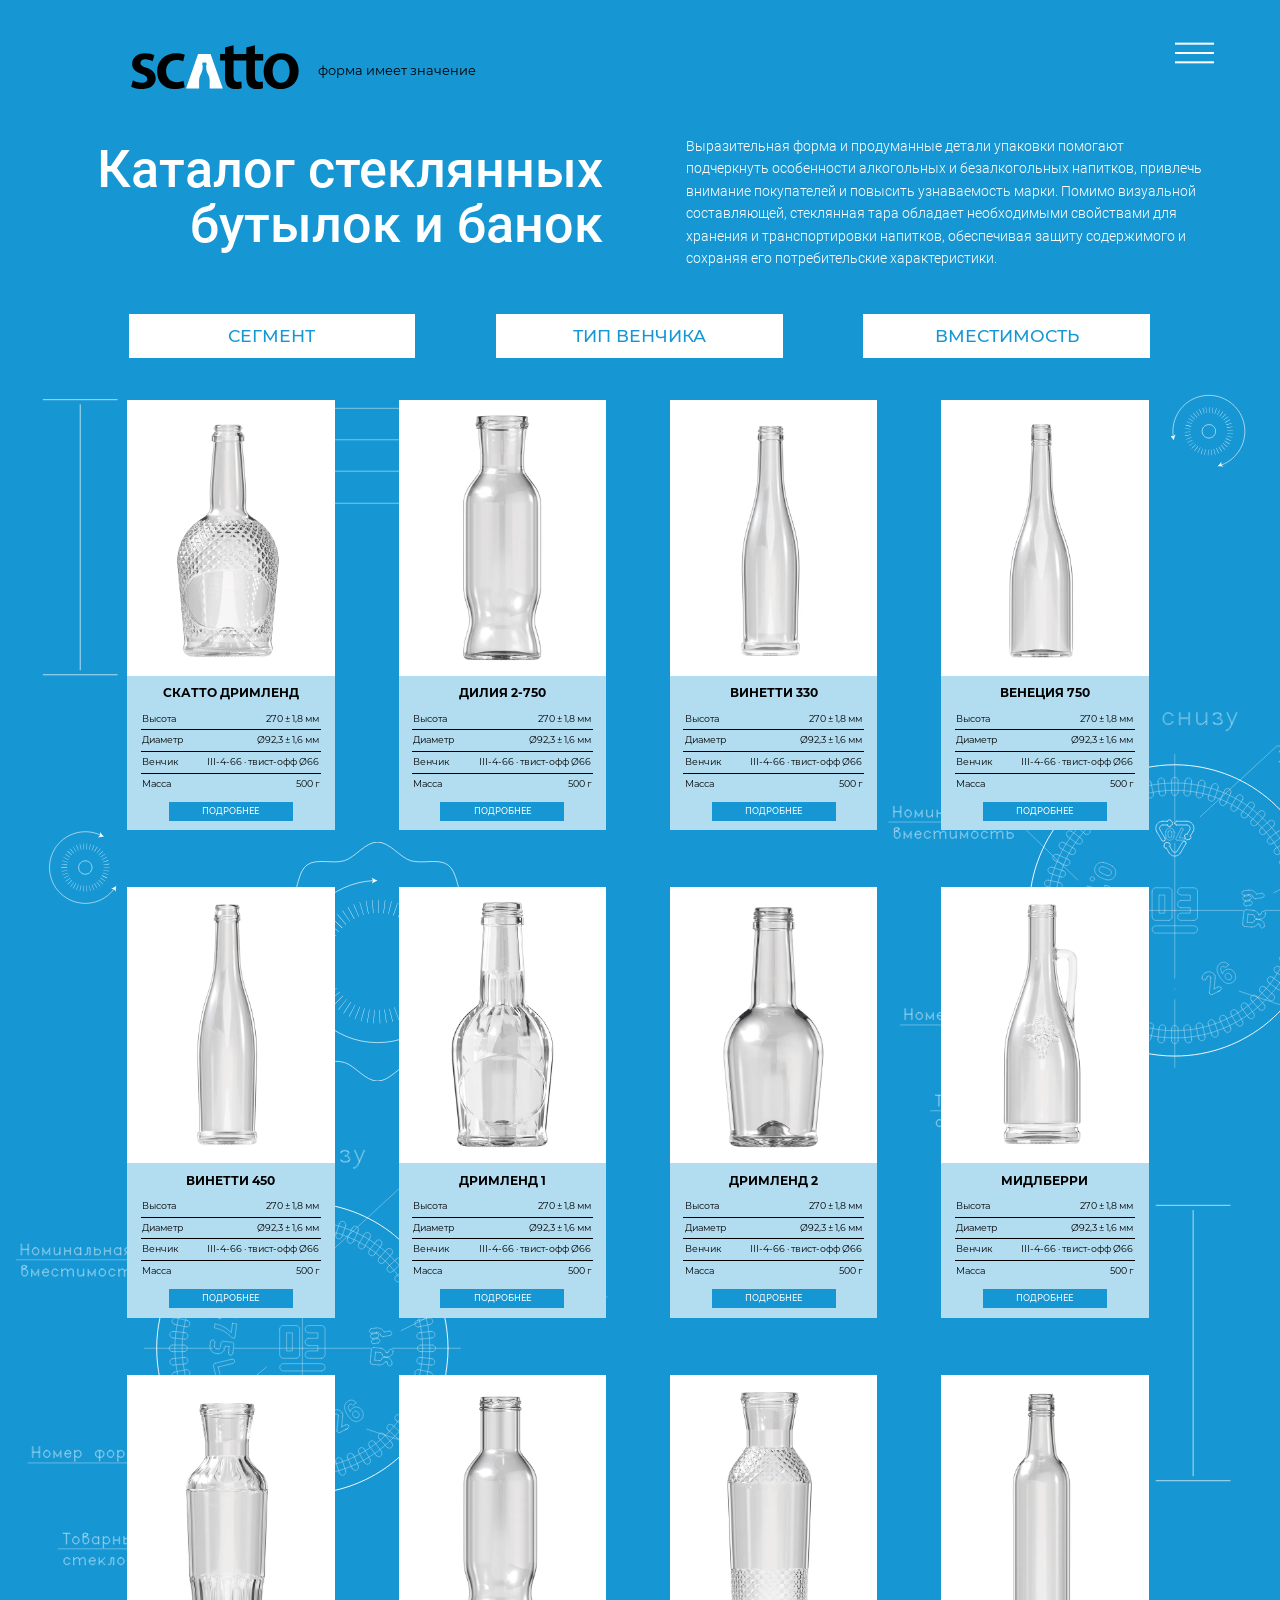
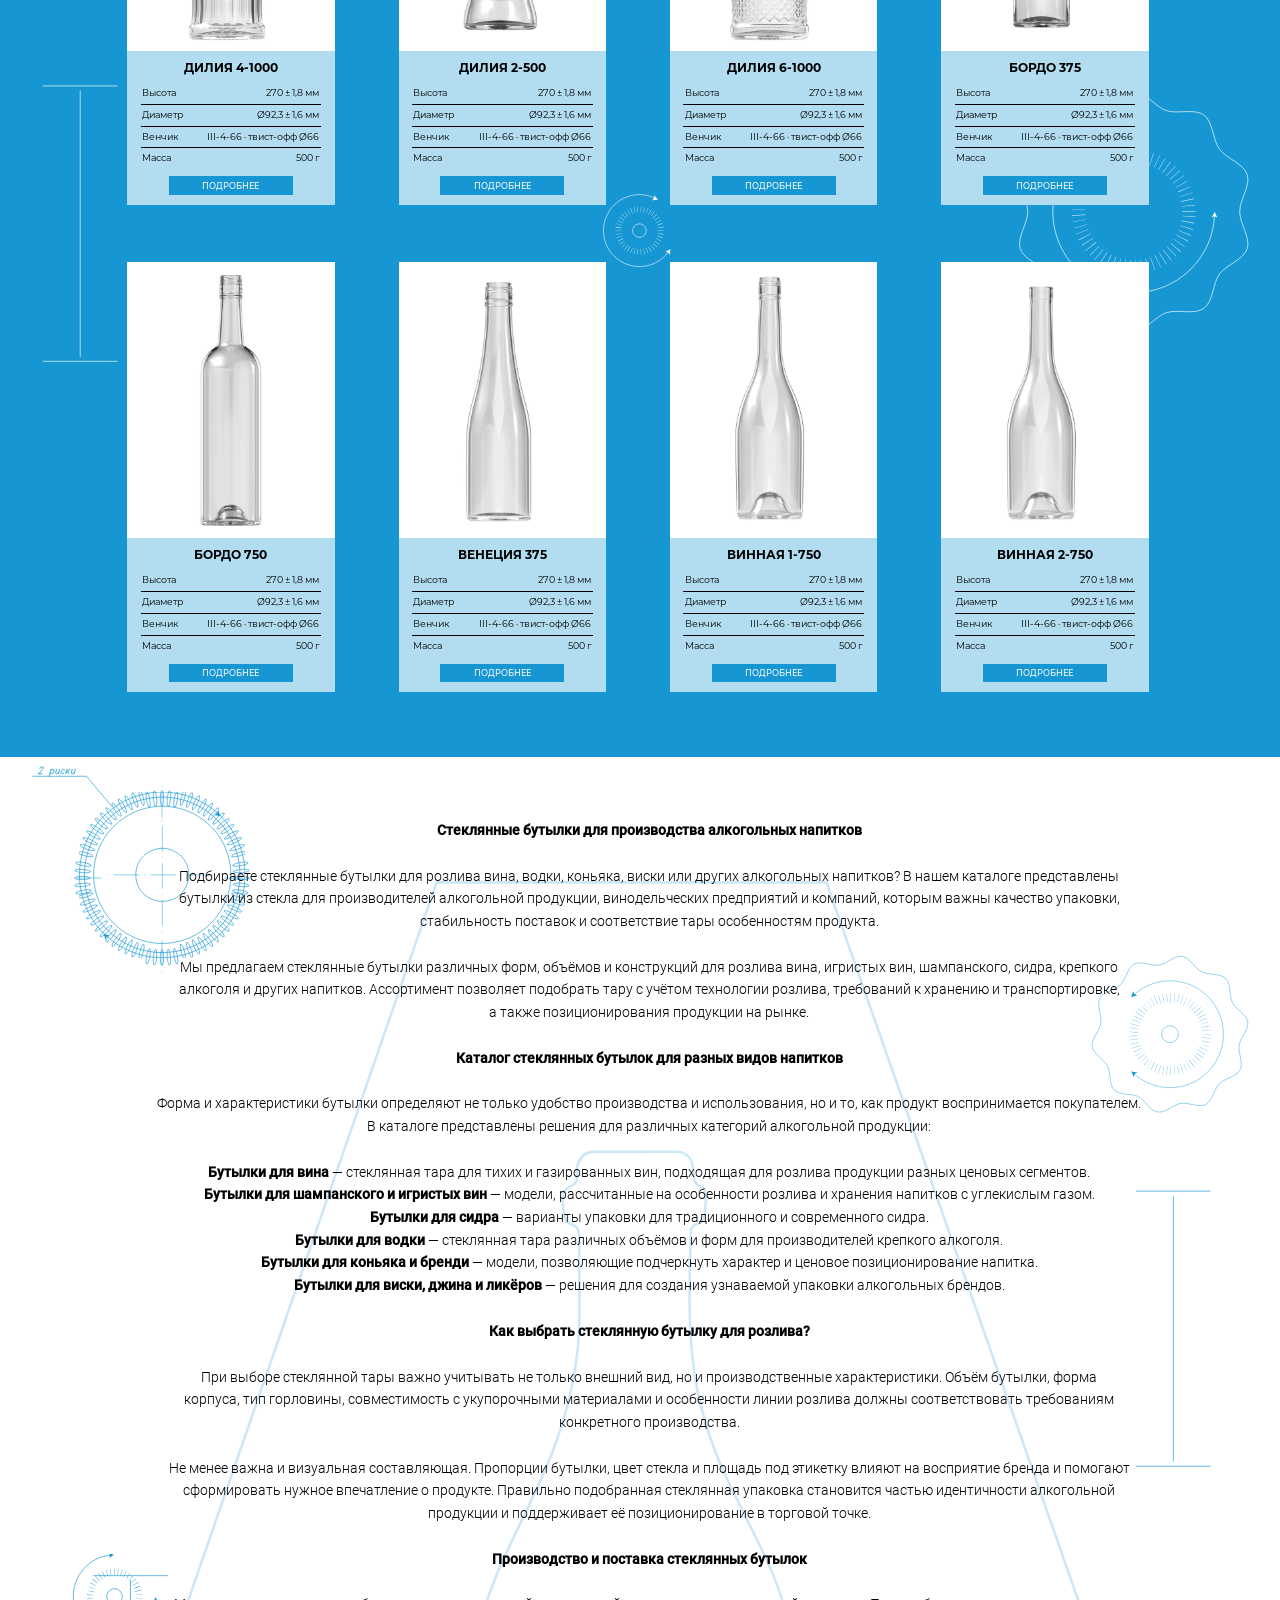
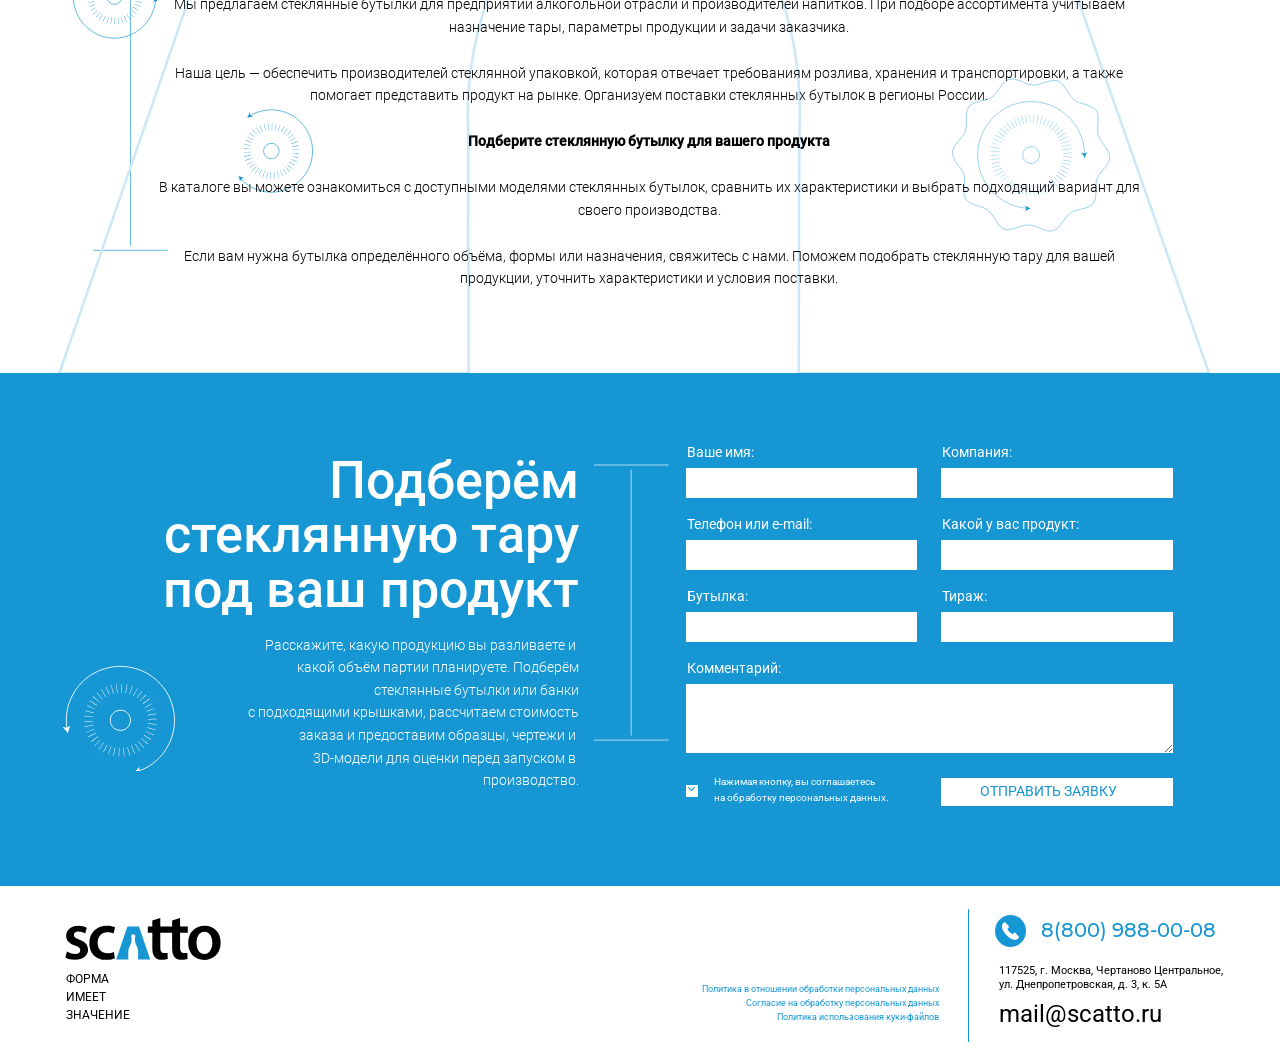
==== commit 83479ba0: "Правки: каталог, статьи, глобус, мобильная версия - каталог: буква А больше не наезжает на футер (де" ====
--- a/catalog.html
+++ b/catalog.html
@@ -14,7 +14,7 @@
 <meta property="og:image" content="assets/img/b-venecia-750-big.webp">
 <link rel="icon" href="assets/img/favicon.svg" type="image/svg+xml">
 <script>document.documentElement.classList.add("js");try{history.scrollRestoration="manual"}catch(e){}</script>
-<link rel="stylesheet" href="styles.css?v=5">
+<link rel="stylesheet" href="styles.css?v=7">
 <link rel="stylesheet" href="catalog.css?v=2">
 <script type="application/ld+json">{"@context": "https://schema.org", "@type": "CollectionPage", "name": "Каталог стеклянных бутылок и банок SCATTO", "mainEntity": {"@type": "ItemList", "itemListElement": [{"@type": "ListItem", "position": 1, "name": "Скатто Дримленд"}, {"@type": "ListItem", "position": 2, "name": "Дилия 2-750"}, {"@type": "ListItem", "position": 3, "name": "Винетти 330"}, {"@type": "ListItem", "position": 4, "name": "Венеция 750"}, {"@type": "ListItem", "position": 5, "name": "Винетти 450"}, {"@type": "ListItem", "position": 6, "name": "Дримленд 1"}, {"@type": "ListItem", "position": 7, "name": "Дримленд 2"}, {"@type": "ListItem", "position": 8, "name": "Мидлберри"}, {"@type": "ListItem", "position": 9, "name": "Дилия 4-1000"}, {"@type": "ListItem", "position": 10, "name": "Дилия 2-500"}, {"@type": "ListItem", "position": 11, "name": "Дилия 6-1000"}, {"@type": "ListItem", "position": 12, "name": "Бордо 375"}, {"@type": "ListItem", "position": 13, "name": "Бордо 750"}, {"@type": "ListItem", "position": 14, "name": "Венеция 375"}, {"@type": "ListItem", "position": 15, "name": "Винная 1-750"}, {"@type": "ListItem", "position": 16, "name": "Винная 2-750"}]}}</script>
 </head>
@@ -22,7 +22,6 @@
 <div class="page">
 <img class="decor" src="assets/img/cat-decor-1.svg?v=2" width="1920" height="1581" alt="" aria-hidden="true" style="top:17.57rem;height:158.12rem">
 <img class="decor" src="assets/img/cat-decor-2.svg?v=2" width="1920" height="1199" alt="" aria-hidden="true" style="top:174.64rem;height:119.89rem">
-<img class="decor" src="assets/img/cat-decor-3.svg?v=2" width="1920" height="1818" alt="" aria-hidden="true" style="top:354.13rem;height:181.83rem">
 <img class="decor" src="assets/img/cat-decor-4.svg?v=2" width="1920" height="421" alt="" aria-hidden="true" style="top:475.9rem;height:42.07rem">
 <img class="decor" src="assets/img/cat-decor-5.svg?v=2" width="1920" height="585" alt="" aria-hidden="true" style="top:543.54rem;height:58.5rem">
 <img class="gauge cgauge" src="assets/img/cat-gauge-1.svg?v=2" width="352" height="359" alt="" aria-hidden="true" style="left:39rem;top:126.3rem;width:35.2rem;-webkit-transform-origin:50.03% 50.03%;transform-origin:50.03% 50.03%">
@@ -47,6 +46,7 @@
   <ul class="menu__list">
     <li><a href="index.html#about">О нас</a></li>
     <li><a href="#catalog">Каталог</a></li>
+    <li><a href="stati.html">Статьи</a></li>
     <li><a href="index.html#delivery">Доставка</a></li>
     <li><a href="index.html#faq">Вопросы</a></li>
     <li><a href="#lead">Подобрать бутылку</a></li>
@@ -216,6 +216,7 @@
 </section>
 
 <section class="seo" aria-label="О каталоге">
+  <img class="decor" src="assets/img/cat-decor-3.svg?v=2" width="1920" height="1818" alt="" aria-hidden="true" style="bottom:-.5rem;height:181.83rem">
   <div class="seo__in" data-anim="up">
     <h2 class="seo__h">Стеклянные бутылки для производства алкогольных напитков</h2>
     <p>Подбираете стеклянные бутылки для розлива вина, водки, коньяка, виски или других алкогольных напитков? В&nbsp;нашем каталоге представлены бутылки из&nbsp;стекла для производителей алкогольной продукции, винодельческих предприятий и&nbsp;компаний, которым важны качество упаковки, стабильность поставок и&nbsp;соответствие тары особенностям продукта.</p>
--- a/styles.css
+++ b/styles.css
@@ -99,6 +99,16 @@
 .burger[aria-expanded="true"] span:nth-child(1) { -webkit-transform: rotate(45deg); transform: rotate(45deg); }
 .burger[aria-expanded="true"] span:nth-child(2) { opacity: 0; }
 .burger[aria-expanded="true"] span:nth-child(3) { -webkit-transform: rotate(-45deg); transform: rotate(-45deg); }
+
+/* глобус в блоке логистики: ролик декоративный, мышь на него не реагирует —
+   иначе Chrome рисует поверх всплывающие кнопки «картинка в картинке» и «скачать».
+   Нативные контролы гасим на случай, если браузер их всё-таки нарисует. */
+.logi__video { pointer-events: none; -webkit-user-select: none; user-select: none; }
+.logi__video::-webkit-media-controls,
+.logi__video::-webkit-media-controls-enclosure,
+.logi__video::-webkit-media-controls-panel,
+.logi__video::-webkit-media-controls-overlay-play-button,
+.logi__video::-webkit-media-controls-start-playback-button { display: none !important; -webkit-appearance: none; }
 @media (min-width: 1100px) {
   .hdr { position: fixed; transition: height .4s var(--ease), background-color .4s; }
   .logo, .burger { transition: top .4s var(--ease), width .4s var(--ease), opacity 1s var(--ease), transform 1.2s var(--ease); }
@@ -118,6 +128,7 @@
 .menu.is-open .menu__list li:nth-child(3) a { transition-delay: .16s; }
 .menu.is-open .menu__list li:nth-child(4) a { transition-delay: .24s; }
 .menu.is-open .menu__list li:nth-child(5) a { transition-delay: .32s; }
+.menu.is-open .menu__list li:nth-child(6) a { transition-delay: .4s; }
 .menu__list a:hover { color: var(--ink); }
 .menu__phone, .menu__mail { margin-top: 4rem; font-family: var(--mont); font-size: clamp(20px, 2.9rem, 32px); font-weight: 500; }
 .menu__mail { margin-top: 1rem; }
@@ -198,6 +209,8 @@
 .cat__title { position: absolute; right: 101.5rem; top: 11.65rem; text-align: right; white-space: nowrap; }
 .cat__txt { position: absolute; left: 102.9rem; top: 10.3rem; white-space: nowrap; }
 .cards { position: absolute; left: 19.1rem; top: 40rem; display: grid; grid-template-columns: repeat(4, 31.1rem); column-gap: 9.6rem; }
+/* стрелки мобильной карусели: на десктопе карточки стоят сеткой, кнопки не нужны */
+.cards__nav { display: none; }
 .card { background: var(--sky); color: var(--ink); display: flex; flex-direction: column; }
 .card__img { width: 100%; height: auto; aspect-ratio: 311 / 414; object-fit: cover; background: #fff; }
 .card__body { padding: 1.41rem 2rem 1.45rem; text-align: center; font-family: var(--mont); }
@@ -309,7 +322,7 @@
   .js body.is-ready .hdr .logo { transform: translateY(-50%); }
   .js .hdr.is-stuck .logo { opacity: 1; -webkit-transform: translateY(-50%); transform: translateY(-50%); }
   .js .hdr.is-stuck .hdr__tag { opacity: 1; -webkit-transform: none; transform: none; }
-  .hdr__tag { left: calc(var(--pad) + 156px); top: 50%; font-size: 13px; line-height: 1.3; margin-top: -4px; }
+  .hdr__tag { left: calc(var(--pad) + 156px); top: 0; bottom: 0; display: flex; align-items: center; font-size: 13px; line-height: 1.3; margin: 0; }
   .burger { left: auto; right: calc(var(--pad) - 10px); top: 50%; width: 52px; height: 48px; margin-top: -24px; }
   .burger span:nth-child(1) { -webkit-transform: translateY(-9px); transform: translateY(-9px); }
   .burger span:nth-child(3) { -webkit-transform: translateY(9px); transform: translateY(9px); }
@@ -329,7 +342,7 @@
   .hero__count { display: none; }
   .hero__arr { position: relative; top: auto; left: auto !important; width: 48px; height: 48px; padding: 11px 15px; border: 1px solid rgba(255, 255, 255, .45); border-radius: 50%; }
 
-  .why { height: auto; padding: 56px var(--pad) 0; display: grid; grid-template-columns: 1fr 1fr; gap: 0 12px; }
+  .why { height: auto; padding: 56px var(--pad) 0; display: grid; grid-template-columns: 1fr 1fr; gap: 0 8px; }
   .why__in { position: relative; left: auto; top: auto; grid-column: 1 / -1; order: -1; }
   .why__title, .why__lead, .why__txt { white-space: normal; }
   .why__lead { margin-top: 18px; font-size: 24px; line-height: 1.25; }
@@ -416,18 +429,32 @@
   .hero { padding-bottom: 32px; }
   .why { grid-template-columns: 1fr 1fr; }
   .why__photo { height: 200px; margin-top: 28px; }
-  .cards { display: flex; gap: 14px; margin-top: 32px; padding: 0 var(--pad) 6px; overflow-x: auto; scroll-snap-type: x mandatory; scroll-padding: 0 var(--pad); scrollbar-width: none; }
+  /* каталог на телефоне: одна карточка на экран, листается стрелками (и свайпом) */
+  .cards { display: flex; gap: 16px; margin-top: 32px; padding: 0 var(--pad) 6px; overflow-x: auto; scroll-snap-type: x mandatory; scroll-padding: 0 var(--pad); scroll-behavior: smooth; scrollbar-width: none; }
   .cards::-webkit-scrollbar { display: none; }
-  .card { flex: 0 0 min(78%, 300px); scroll-snap-align: start; }
+  .cards .card { flex: 0 0 100%; scroll-snap-align: start; }
+  .cards .card__img { height: auto; aspect-ratio: 620 / 827; object-fit: contain; }
+  .cards__nav { display: flex; justify-content: center; align-items: center; gap: 14px; margin-top: 22px; }
+  .cards__arr { width: 48px; height: 48px; padding: 11px 15px; border: 1px solid rgba(255, 255, 255, .45); border-radius: 50%; background: transparent; color: var(--white); cursor: pointer; -webkit-tap-highlight-color: transparent; transition: border-color .3s var(--ease), opacity .3s var(--ease); }
+  .cards__arr svg { width: 100%; height: 100%; }
+  .cards__arr:disabled { opacity: .35; cursor: default; }
+  /* фото блока «Почему нас выбирают»: одинаковой высоты, без пустых полей внутри кадра */
+  .why__photo--l img, .why__photo--r img { left: 0; top: 0; width: 100%; height: 100%; object-fit: cover; transform: none !important; }
   .qa__q { min-height: 72px; padding: 16px 0; gap: 16px; font-size: 17px; line-height: 1.35; }
   .qa__a p { font-size: 15px; padding-right: 8px; }
   .form { grid-template-columns: 1fr; row-gap: 16px; }
   .ftr { flex-direction: column; gap: 28px; padding: 40px var(--pad) 36px; }
-  .ftr__contacts { margin: 0; padding-left: 20px; }
-  .ftr__docs { order: 3; flex-direction: column; gap: 0; }
+  .ftr__contacts { margin: 0; padding-left: 0; }
+  .ftr__contacts::before { display: none; }
+  .ftr__docs { order: 3; flex-direction: column; gap: 0; font-size: 12px; line-height: 1.45; }
+  .ftr__docs a { padding: 5px 0; }
+  /* телефон без иконки: все строки подвала начинаются от одного левого края */
+  .ftr__contacts .phone__ico { display: none; }
+  .ftr__contacts .phone { gap: 0; }
 }
 
 @media (prefers-reduced-motion: reduce) {
+  .cards { scroll-behavior: auto; }
   *, *::before, *::after { animation-duration: .01ms !important; animation-iteration-count: 1 !important; transition-duration: .01ms !important; transition-delay: 0s !important; scroll-behavior: auto !important; }
   .js [data-anim] { opacity: 1; transform: none; }
 }
--- a/catalog.css
+++ b/catalog.css
@@ -21,7 +21,7 @@
 .card__more { border: 0; cursor: pointer; }
 
 /* ---------- текст для поисковиков ---------- */
-.seo { background: var(--white); color: var(--ink); }
+.seo { position: relative; overflow: hidden; background: var(--white); color: var(--ink); }
 .seo__in { font-size: 2.1rem; font-weight: 300; line-height: 3.385rem; text-align: center; }
 .seo__in p { margin: 0 0 3.5rem; text-wrap: pretty; }
 .seo__list { margin-bottom: 3.5rem; }
@@ -61,6 +61,8 @@
   .cg { position: relative; z-index: 2; }
   .cg__none { padding: 6rem 0 12rem; }
   .seo { padding: 9.19rem 0 9rem; }
+  /* выбран фильтр — сетка короче, декор с координатами полной страницы убираем (буква А живёт в .seo и остаётся) */
+  .is-filtered .page > .decor, .is-filtered .cgauge { display: none; }
   .seo__in { width: 148.4rem; margin-left: 23.2rem; }
   .lead--cat { height: 76.9rem; }
   .lead--cat .lead__l { top: 12.06rem; }
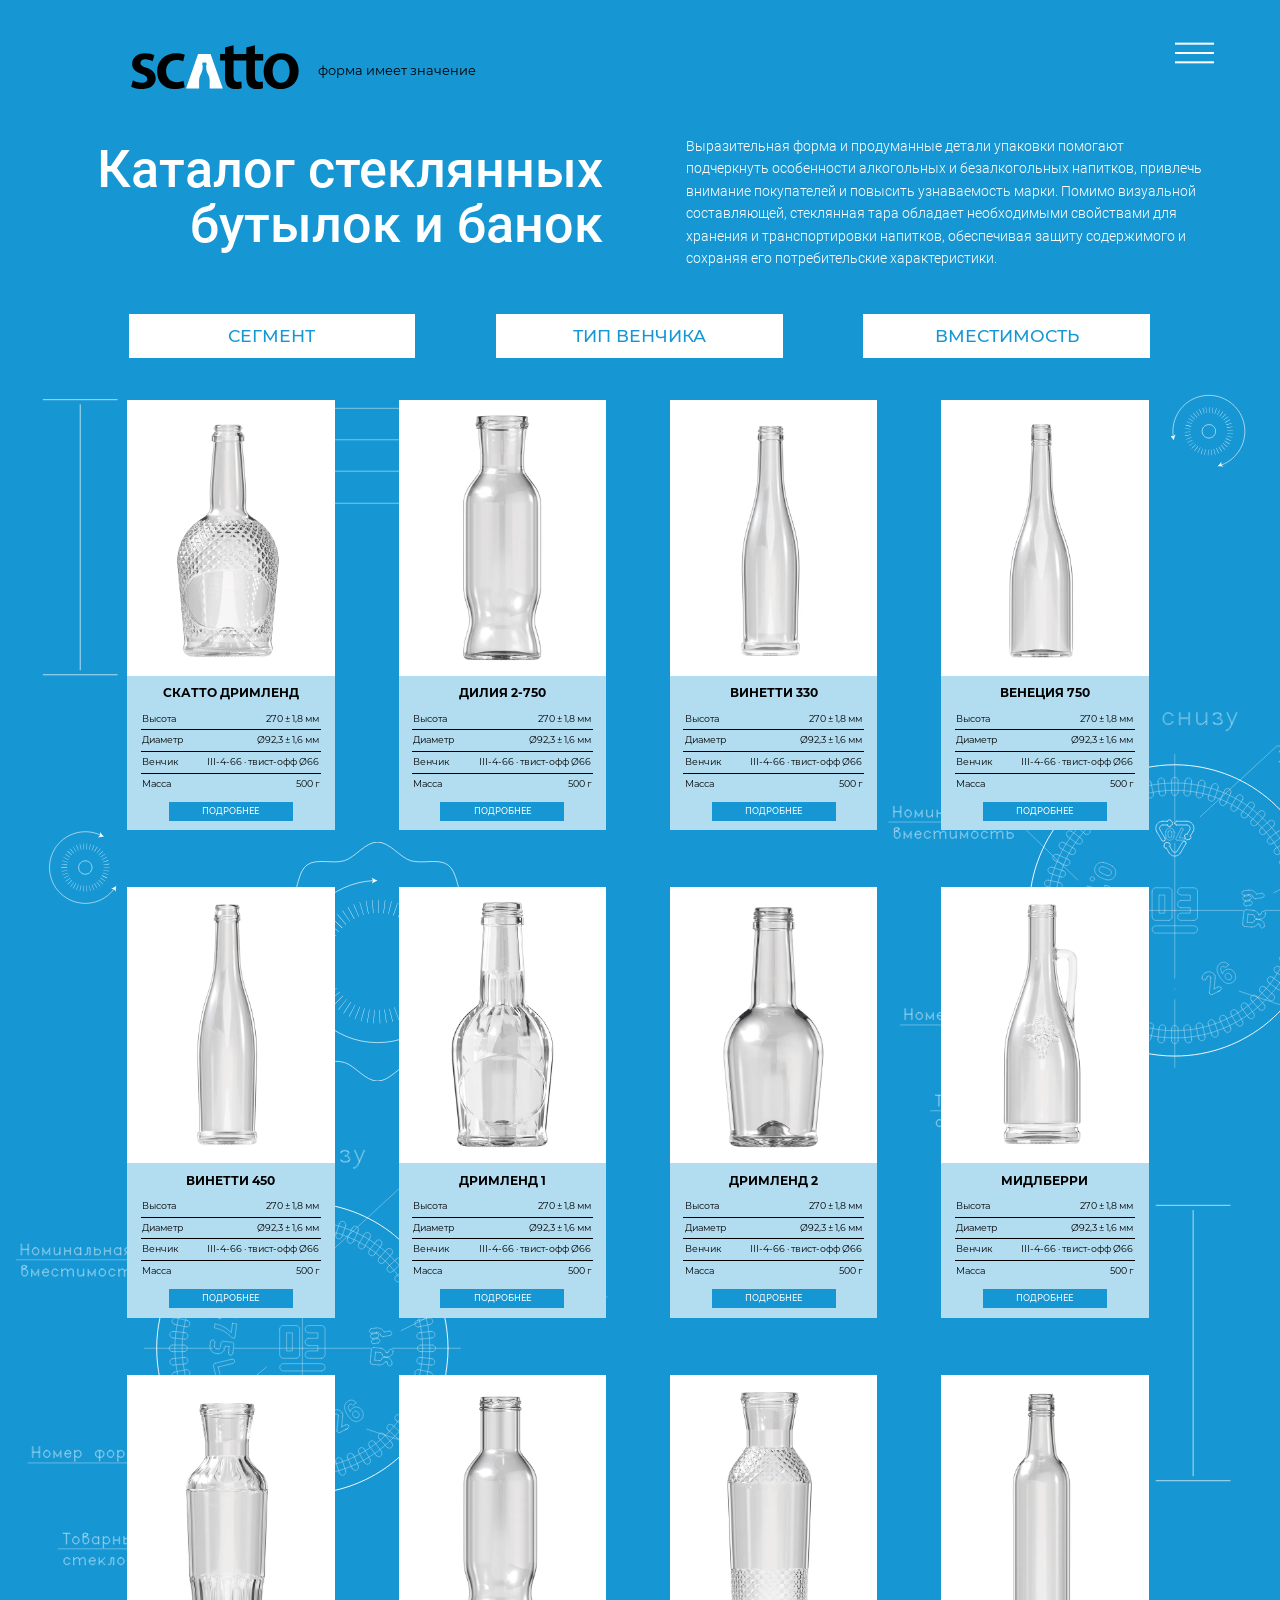
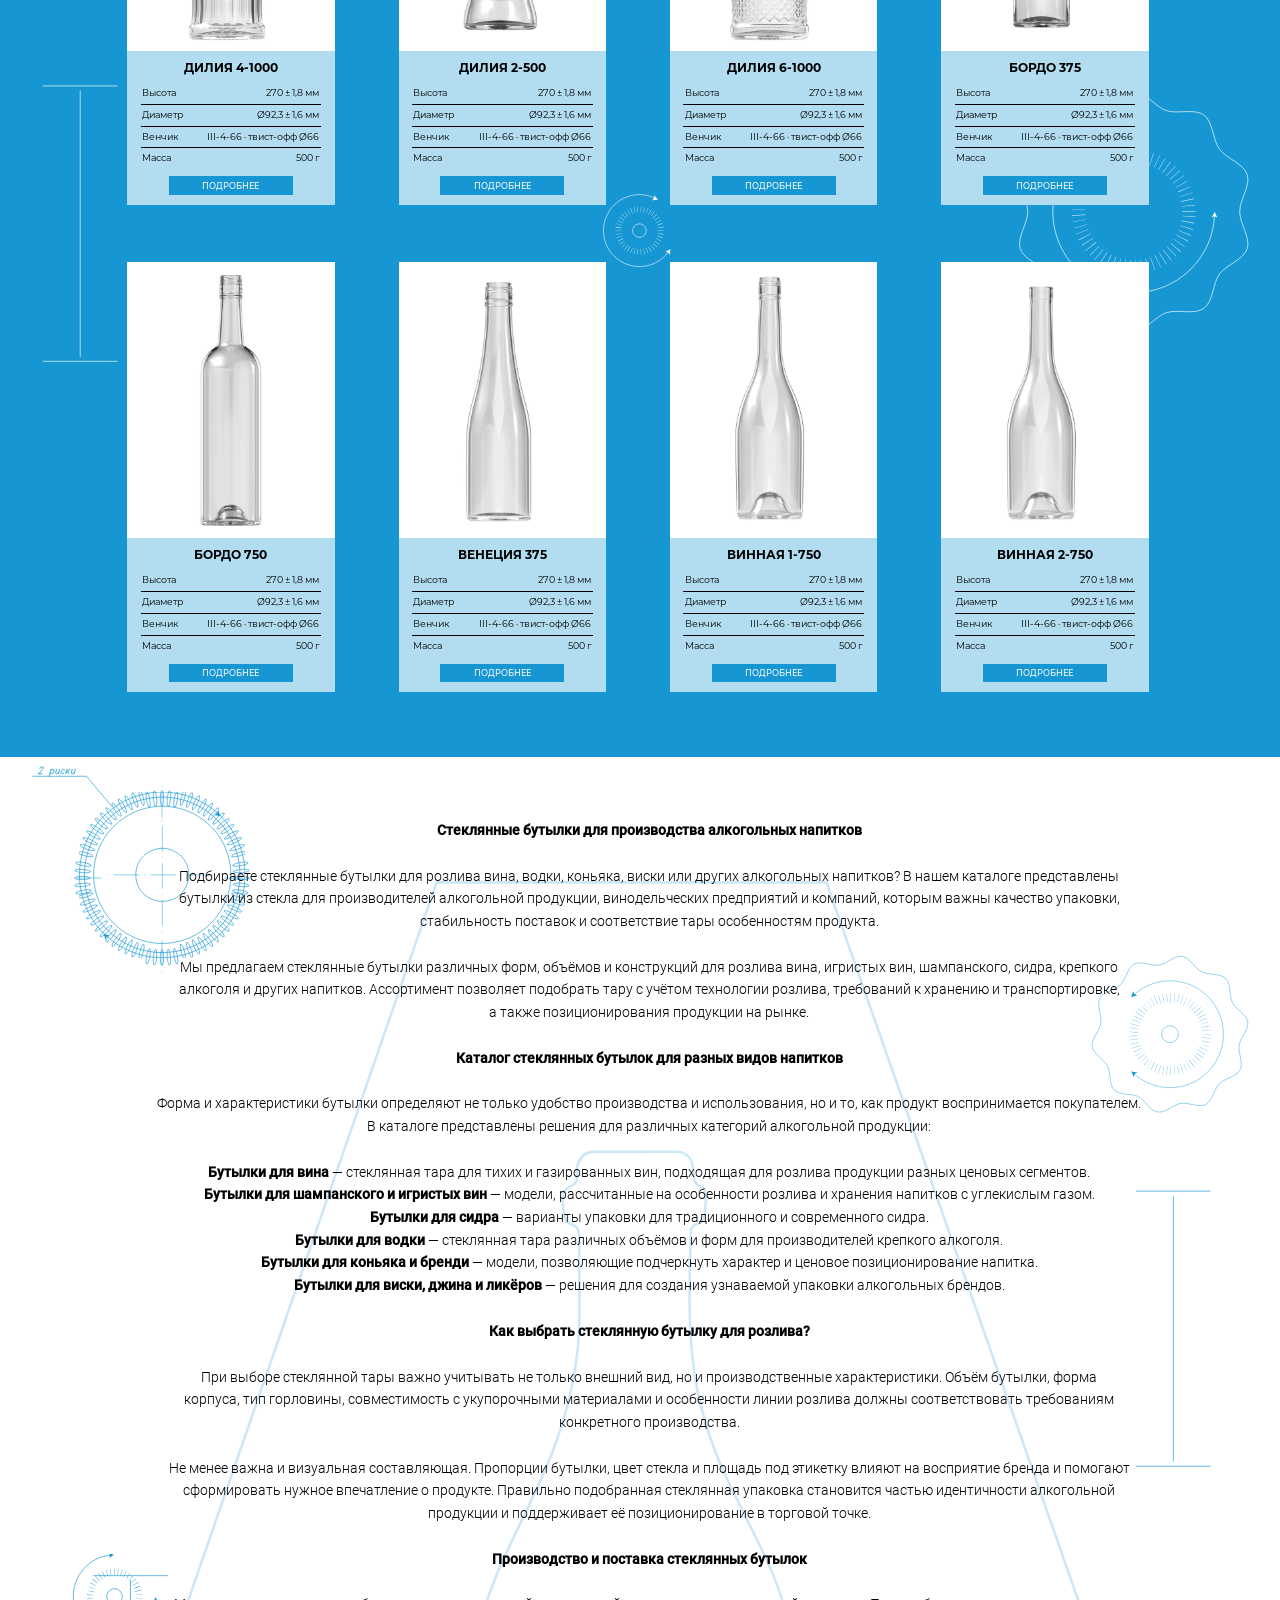
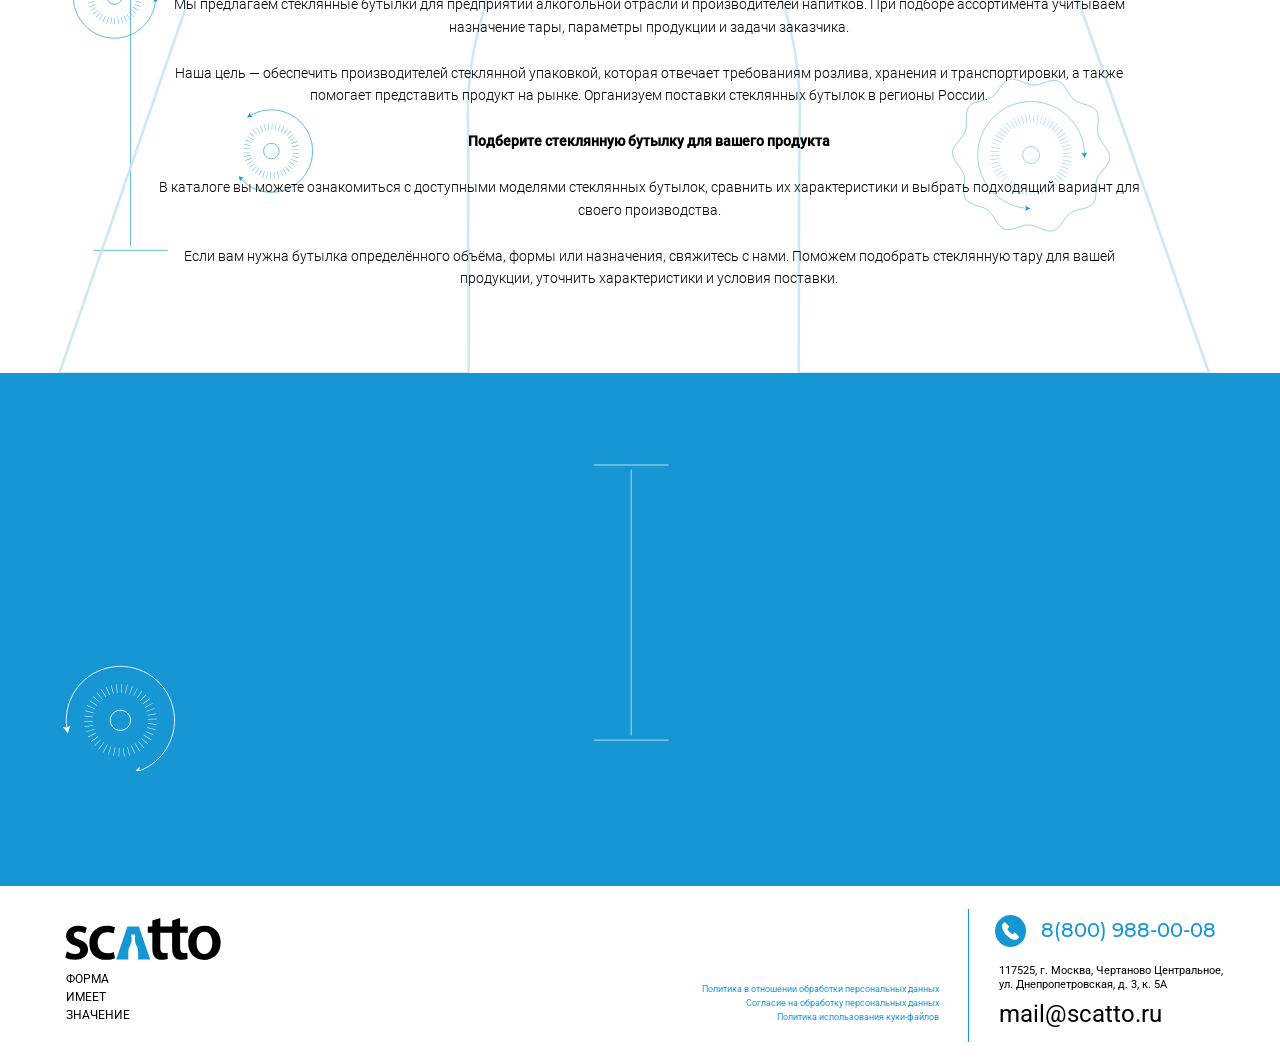
==== commit 1a405b39: "Прокрутка: класс page конфликтовал с body.page в WP; декоры каталога и статей на своих местах" ====
--- a/catalog.html
+++ b/catalog.html
@@ -19,7 +19,7 @@
 <script type="application/ld+json">{"@context": "https://schema.org", "@type": "CollectionPage", "name": "Каталог стеклянных бутылок и банок SCATTO", "mainEntity": {"@type": "ItemList", "itemListElement": [{"@type": "ListItem", "position": 1, "name": "Скатто Дримленд"}, {"@type": "ListItem", "position": 2, "name": "Дилия 2-750"}, {"@type": "ListItem", "position": 3, "name": "Винетти 330"}, {"@type": "ListItem", "position": 4, "name": "Венеция 750"}, {"@type": "ListItem", "position": 5, "name": "Винетти 450"}, {"@type": "ListItem", "position": 6, "name": "Дримленд 1"}, {"@type": "ListItem", "position": 7, "name": "Дримленд 2"}, {"@type": "ListItem", "position": 8, "name": "Мидлберри"}, {"@type": "ListItem", "position": 9, "name": "Дилия 4-1000"}, {"@type": "ListItem", "position": 10, "name": "Дилия 2-500"}, {"@type": "ListItem", "position": 11, "name": "Дилия 6-1000"}, {"@type": "ListItem", "position": 12, "name": "Бордо 375"}, {"@type": "ListItem", "position": 13, "name": "Бордо 750"}, {"@type": "ListItem", "position": 14, "name": "Венеция 375"}, {"@type": "ListItem", "position": 15, "name": "Винная 1-750"}, {"@type": "ListItem", "position": 16, "name": "Винная 2-750"}]}}</script>
 </head>
 <body class="is-catalog">
-<div class="page">
+<div class="pagewrap">
 <img class="decor" src="assets/img/cat-decor-1.svg?v=2" width="1920" height="1581" alt="" aria-hidden="true" style="top:17.57rem;height:158.12rem">
 <img class="decor" src="assets/img/cat-decor-2.svg?v=2" width="1920" height="1199" alt="" aria-hidden="true" style="top:174.64rem;height:119.89rem">
 <img class="decor" src="assets/img/cat-decor-4.svg?v=2" width="1920" height="421" alt="" aria-hidden="true" style="top:475.9rem;height:42.07rem">
--- a/styles.css
+++ b/styles.css
@@ -23,7 +23,7 @@
 *, *::before, *::after { box-sizing: border-box; }
 html { font-size: 10px; -webkit-text-size-adjust: 100%; }
 @media (min-width: 1100px) { html { font-size: min(calc(100vw / 192), 13.34px); } }
-body { margin: 0; background: var(--blue); color: var(--white); font-family: var(--rob); font-weight: 400; line-height: 1.5; overflow-x: hidden; }
+body { margin: 0; background: var(--blue); color: var(--white); font-family: var(--rob); font-weight: 400; line-height: 1.5; }
 img, video, svg { display: block; max-width: 100%; }
 a { color: inherit; text-decoration: none; }
 button, input, textarea { font: inherit; color: inherit; }
@@ -33,8 +33,8 @@
 :focus-visible { outline: 2px solid var(--white); outline-offset: 3px; }
 .d { display: inline; }
 
-.page { position: relative; max-width: 256rem; margin: 0 auto; overflow: hidden; }
-.decor { position: absolute; left: 0; width: 192rem; max-width: none; z-index: 1; pointer-events: none; }
+.pagewrap { position: relative; max-width: 256rem; margin: 0 auto; overflow: hidden; }
+.decor { position: absolute; left: 0; width: 100%; max-width: none; z-index: 1; pointer-events: none; }
 .decor--1 { top: 102.17rem; height: 90.1rem; }
 .decor--3 { top: 191.41rem; height: 139.2rem; }
 .decor--4 { top: 319.06rem; height: 96.5rem; }
@@ -313,7 +313,7 @@
   :root { --pad: 32px; }
   .d { display: none; }
   .decor, .gauge { display: none; }
-  .page { overflow: visible; overflow-x: clip; }
+  .pagewrap { overflow: visible; overflow-x: clip; }
   .h2 { font-size: 44px; line-height: 1.06; text-wrap: balance; }
   .txt { font-size: 17px; line-height: 1.6; text-wrap: pretty; }
 
--- a/catalog.css
+++ b/catalog.css
@@ -62,7 +62,7 @@
   .cg__none { padding: 6rem 0 12rem; }
   .seo { padding: 9.19rem 0 9rem; }
   /* выбран фильтр — сетка короче, декор с координатами полной страницы убираем (буква А живёт в .seo и остаётся) */
-  .is-filtered .page > .decor, .is-filtered .cgauge { display: none; }
+  .is-filtered .pagewrap > .decor, .is-filtered .cgauge { display: none; }
   .seo__in { width: 148.4rem; margin-left: 23.2rem; }
   .lead--cat { height: 76.9rem; }
   .lead--cat .lead__l { top: 12.06rem; }
@@ -108,7 +108,7 @@
   .sel__l li { font-size: 16px; }
   .cg { grid-template-columns: 1fr; gap: 16px; }
   .cg .card { flex-direction: row; }
-  .cg .card__img { width: 38%; height: auto; flex: none; aspect-ratio: auto; object-fit: contain; align-self: stretch; }
+  .cg .card__img { width: 38%; height: auto; flex: none; aspect-ratio: 620 / 827; object-fit: contain; align-self: stretch; }
   .cg .card__body { flex: 1; min-width: 0; display: flex; flex-direction: column; justify-content: center; padding: 14px 14px 16px; text-align: left; }
   .cg .card__spec { margin: 6px 0 12px; font-size: 13px; line-height: 17px; }
   .cg .card__spec div { flex-wrap: wrap; column-gap: 8px; padding: 5px 0; }
